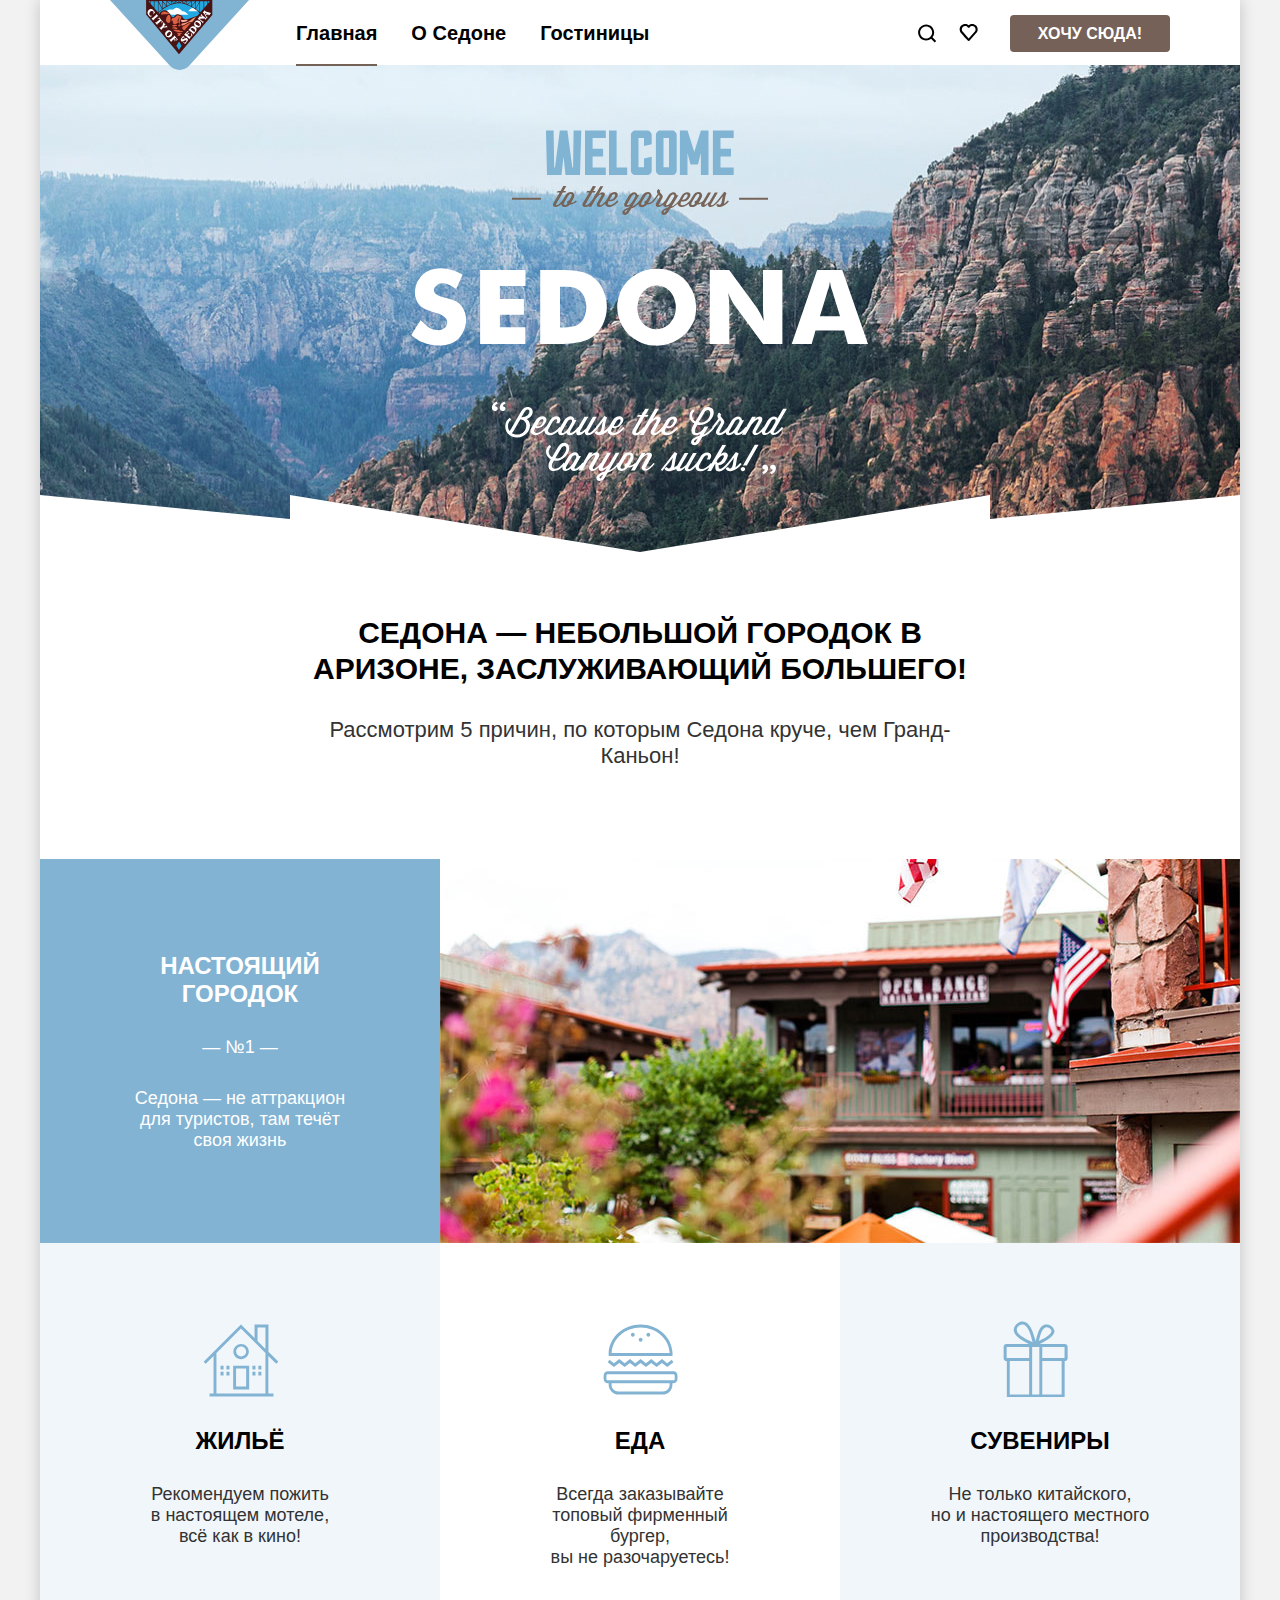
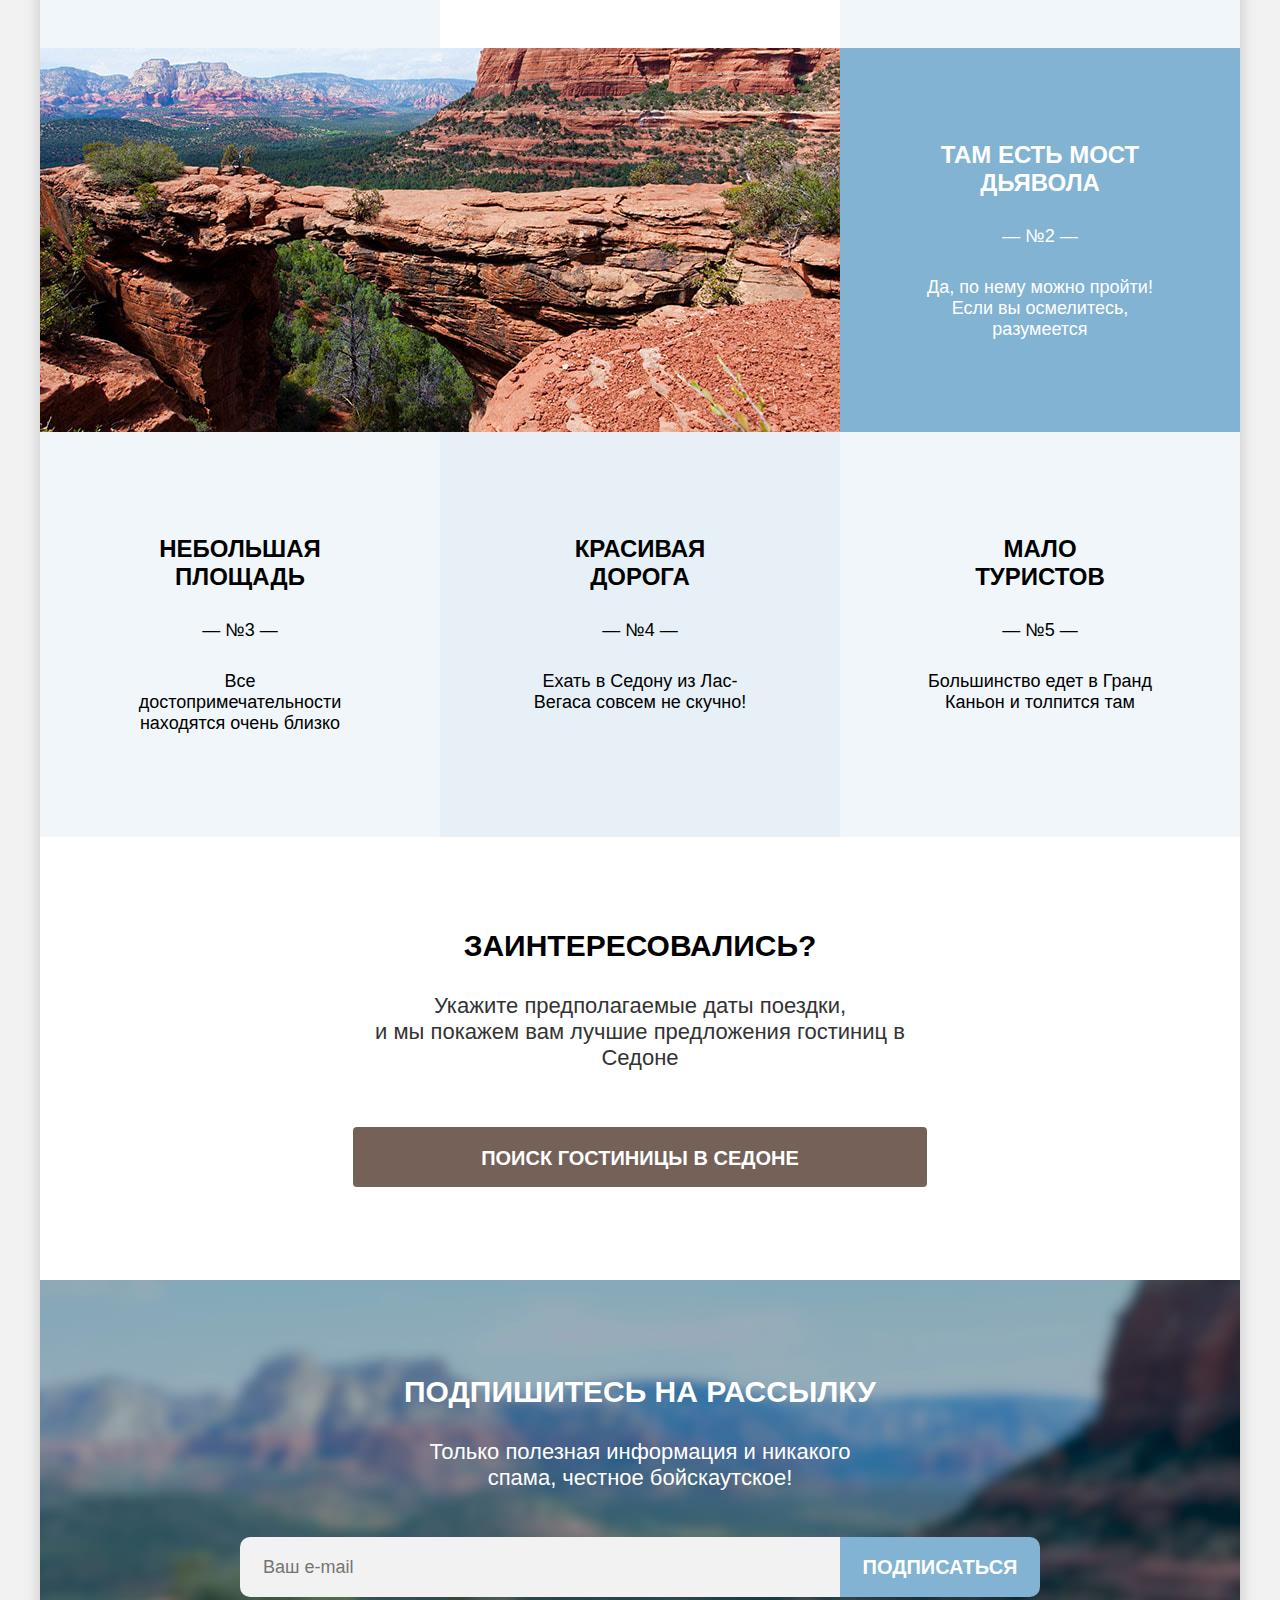
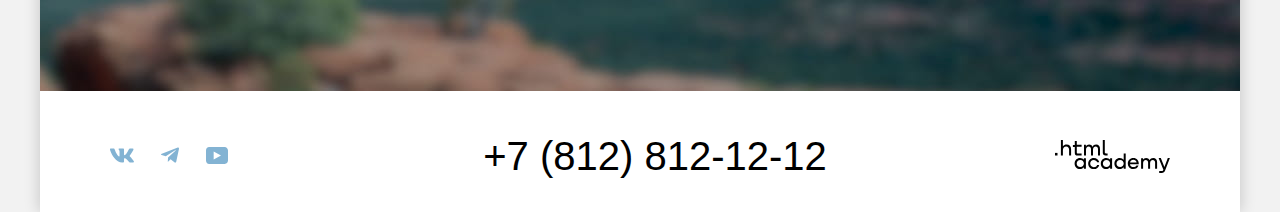
==== index.html @ b2af7276 "Страница каталога." ====
<!DOCTYPE html>
<html lang="ru">
<head>
  <meta charset="utf-8">
  <title>HTML Academy: Седона</title>
  <link rel="stylesheet" href="styles/styles.css">
  <link rel="icon" type="image/x-icon" href="images/icons/favicon.svg">
</head>
<body>
<div class="wrapper">
  <h1 class="visually-hidden">Добро пожаловать в Седону!</h1>
  <header class="page-header">
    <a class="page-header-logo"><img src="images/logo/city-of-sedona-logo.svg" width="139" height="70" alt="Логотип Седона"></a>
    <nav class="navigation">
      <h2 class="visually-hidden">Навигация по сайту</h2>
      <ul class="navigation-list">
        <li class="navigation-list-item item-current"><a class="navigation-list-link" href="#">Главная</a></li>
        <li class="navigation-list-item"><a class="navigation-list-link" href="#">О Седоне</a></li>
        <li class="navigation-list-item"><a class="navigation-list-link" href="catalog.html">Гостиницы</a></li>
      </ul>
      <ul class="navigation-user">
        <li class="navigation-user-item">
          <a class="navigation-user-link" href="#">
            <span class="visually-hidden">Поиск</span>
            <svg class="navigation-icon" width="19" height="19" viewBox="0 0 19 19" fill="currentColor" xmlns="http://www.w3.org/2000/svg">
              <path d="M18.1585 17.05L14.448 13.35C15.4508 12.05 16.1528 10.35 16.1528 8.44995C16.1528 4.04995 12.5426 0.449951 8.13013 0.449951C3.71764 0.449951 0.107422 4.14995 0.107422 8.54995C0.107422 12.95 3.71764 16.55 8.13013 16.55C9.93524 16.55 11.6401 15.95 13.044 14.85L16.7545 18.55L18.1585 17.05ZM8.13013 14.55C4.82076 14.55 2.1131 11.85 2.1131 8.54995C2.1131 5.24995 4.82076 2.54995 8.13013 2.54995C11.4395 2.54995 14.1472 5.24995 14.1472 8.54995C14.1472 11.85 11.4395 14.55 8.13013 14.55Z"/>
            </svg>
          </a>
        </li>
        <li class="navigation-user-item">
          <a class="navigation-user-link" href="#">
            <span class="visually-hidden">Избранное</span>
            <svg class="navigation-icon" width="19" height="17" viewBox="0 0 19 17" fill="currentColor" xmlns="http://www.w3.org/2000/svg">
              <path d="M9.57663 17C9.27578 17 8.97493 16.9 8.77436 16.6C3.35903 10.5 2.05534 9.1 1.75449 8.7C1.0525 7.8 0.651367 6.6 0.651367 5.4C0.651367 2.4 3.05818 0 6.16698 0C7.47067 0 8.67407 0.5 9.67691 1.3C10.6797 0.5 11.9834 0 13.1868 0C16.1954 0 18.7025 2.4 18.7025 5.4C18.7025 6.7 18.201 7.9 17.3988 8.8L10.3789 16.7C10.1783 16.9 9.97776 17 9.57663 17ZM3.5596 7.5C3.86045 7.9 7.06953 11.5 9.67691 14.4L15.8945 7.4C16.3959 6.9 16.5965 6.2 16.5965 5.4C16.5965 3.6 15.0922 2.1 13.2871 2.1C12.2843 2.1 11.2815 2.6 10.5795 3.4C10.2786 3.7 9.97776 3.8 9.67691 3.8C9.37606 3.8 9.07521 3.6 8.87464 3.4C8.17265 2.6 7.16982 2.1 6.16698 2.1C4.36187 2.1 2.85761 3.6 2.85761 5.4C2.75733 6.3 3.15846 7 3.5596 7.5C3.45931 7.5 3.45931 7.5 3.5596 7.5Z"/>
            </svg>
          </a>
        </li>
        <li class="navigation-user-item">
          <a href="#" class="button navigation-button">Хочу сюда!</a>
        </li>
      </ul>
    </nav>
  </header>
  <main class="main-container main-index">
    <div class="intro">
      <img class="intro-banner-text" src="images/backgrounds/welcome-text.svg" width="458" height="352" alt="Welcome to the gorgeous Sedona">
    </div>
    <section class="advantages">
      <h2 class="visually-hidden">Наши преимущества</h2>
      <div class="advantages-section-header">
        <h3 class="advantages-section-title">Седона — небольшой городок в Аризоне, заслуживающий большего!</h3>
        <p class="advantages-section-subtitle">Рассмотрим 5 причин, по которым Седона круче, чем Гранд-Каньон!</p>
      </div>
      <ol class="advantages-list">
        <li class="advantages-item first">
          <div class="advantages-tile">
            <h3 class="advantages-title">Настоящий городок</h3>
            <p class="advantages-description">Седона — не аттракцион для туристов, там течёт своя жизнь</p>
          </div>
          <img class="advantages-image" src="images/photos/photo-01.jpg" width="800" height="384">
          <ul class="advantages-features">
            <li class="advantages-feature home">
              <h3 class="advantages-feature-title">Жильё</h3>
              <p class="advantages-feature-description">Рекомендуем пожить<br>в настоящем мотеле,<br>всё как в кино!</p>
            </li>
            <li class="advantages-feature food">
              <h3 class="advantages-feature-title">Еда</h3>
              <p class="advantages-feature-description">Всегда заказывайте<br>топовый фирменный бургер,<br>вы не разочаруетесь!</p>
            </li>
            <li class="advantages-feature souvenirs">
              <h3 class="advantages-feature-title">Сувениры</h3>
              <p class="advantages-feature-description">Не только китайского,<br>но и настоящего местного производства!</p>
            </li>
          </ul>
        </li>
        <li class="advantages-item second">
          <img class="advantages-image" src="images/photos/photo-02.jpg" width="800" height="384">
          <div class="advantages-tile">
            <h3 class="advantages-title">Там есть мост дьявола</h3>
            <p class="advantages-description">Да, по нему можно пройти! Если вы осмелитесь, разумеется</p>
          </div>
        </li>
        <li class="advantages-item">
          <h3 class="advantages-title">Небольшая площадь</h3>
          <p class="advantages-description">Все достопримечательности находятся очень близко</p>
        </li>
        <li class="advantages-item">
          <h3 class="advantages-title">Красивая дорога</h3>
          <p class="advantages-description">Ехать в Седону из Лас-Вегаса совсем не скучно!</p>
        </li>
        <li class="advantages-item">
          <h3 class="advantages-title">Мало туристов</h3>
          <p class="advantages-description">Большинство едет в Гранд Каньон и толпится там</p>
        </li>
      </ol>
    </section>
    <section class="search-hotels">
      <h2 class="visually-hidden">Поиск отеля</h2>
      <p class="search-title">Заинтересовались?</p>
      <p class="search-description">Укажите предполагаемые даты поездки,<br> и мы покажем вам лучшие предложения гостиниц в Седоне</p>
      <button class="button search-hotels-button" type="button">ПОИСК ГОСТИНИЦЫ В СЕДОНЕ</button>
    </section>
    <section class="subscription">
      <h2 class="visually-hidden">Форма подписки на рассылку</h2>
      <p class="subscription-title">Подпишитесь на рассылку</p>
      <p class="subscription-description">Только полезная информация и никакого спама, честное бойскаутское!</p>
      <form action="https://echo.htmlacademy.ru" class="subscription-form" method="post">
        <input class="subscription-form-input" type="email" name="subscription-form-email" placeholder="Ваш e-mail">
        <button class="button subscription-form-button" type="submit">ПОДПИСАТЬСЯ</button>
      </form>
    </section>
  </main>
  <footer class="page-footer">
    <section class="footer-social">
      <h2 class="visually-hidden">Давайте дружить</h2>
      <ul class="footer-social-list">
        <li class="footer-social-item">
          <a class="button-socials" href="https://vk.com/htmlacademy">
            <span class="visually-hidden">ВКонтакте</span>
            <svg width="24" height="15" viewBox="0 0 24 15" fill="currentColor" xmlns="http://www.w3.org/2000/svg">
              <path fill-rule="evenodd" clip-rule="evenodd" d="M23.45 1.448C23.616 0.902 23.45 0.5 22.655 0.5H20.03C19.362 0.5 19.054 0.847 18.887 1.23C18.887 1.23 17.552 4.426 15.661 6.502C15.049 7.104 14.771 7.295 14.437 7.295C14.27 7.295 14.019 7.104 14.019 6.557V1.448C14.019 0.792 13.835 0.5 13.279 0.5H9.151C8.734 0.5 8.483 0.804 8.483 1.093C8.483 1.714 9.429 1.858 9.526 3.606V7.404C9.526 8.237 9.373 8.388 9.039 8.388C8.149 8.388 5.984 5.177 4.699 1.503C4.45 0.788 4.198 0.5 3.527 0.5H0.9C0.15 0.5 0 0.847 0 1.23C0 1.912 0.89 5.3 4.145 9.781C6.315 12.841 9.37 14.5 12.153 14.5C13.822 14.5 14.028 14.132 14.028 13.497V11.184C14.028 10.447 14.186 10.3 14.715 10.3C15.105 10.3 15.772 10.492 17.33 11.967C19.11 13.716 19.403 14.5 20.405 14.5H23.03C23.78 14.5 24.156 14.132 23.94 13.404C23.702 12.68 22.852 11.629 21.725 10.382C21.113 9.672 20.195 8.907 19.916 8.524C19.527 8.033 19.638 7.814 19.916 7.377C19.916 7.377 23.116 2.951 23.449 1.448H23.45Z"/>
            </svg>
          </a>
        </li>
        <li class="footer-social-item">
          <a class="button-socials" href="https://t.me/htmlacademy">
            <span class="visually-hidden">Телеграм</span>
            <svg width="18" height="16" viewBox="0 0 18 16" fill="currentColor" xmlns="http://www.w3.org/2000/svg">
              <path d="M16.7855 0.59926L0.840977 6.74776C-0.247172 7.18481 -0.240877 7.79184 0.641333 8.06253L4.73493 9.33953L14.2063 3.3637C14.6542 3.09121 15.0634 3.2378 14.727 3.53636L7.05332 10.4619H7.05152L7.05332 10.4628L6.77094 14.6823C7.18462 14.6823 7.36718 14.4925 7.5992 14.2686L9.58754 12.3351L13.7234 15.39C14.486 15.81 15.0337 15.5941 15.2234 14.6841L17.9384 1.88885C18.2163 0.774623 17.513 0.270117 16.7855 0.59926Z"/>
            </svg>
          </a>
        </li>
        <li class="footer-social-item">
          <a class="button-socials" href="https://www.youtube.com/user/htmlacademyru">
            <span class="visually-hidden">YouTube</span>
            <svg width="22" height="17" viewBox="0 0 22 17" fill="currentColor" xmlns="http://www.w3.org/2000/svg">
              <path d="M18.607 0H3.17413C1.31343 0 0 1.59375 0 3.4V13.4937C0 15.4062 1.31343 17 3.17413 17H18.8259C20.4677 17 22 15.4062 22 13.6V3.4C21.7811 1.59375 20.4677 0 18.607 0ZM7.66169 12.5375V4.4625L14.995 8.5L7.66169 12.5375Z"/>
            </svg>
          </a>
        </li>
      </ul>
    </section>
    <section class="footer-contacts">
      <h2 class="visually-hidden">Контакты</h2>
      <a class="footer-contacts-phone" href="tel:+7(812)8121212">+7 (812) 812-12-12</a>
    </section>
    <p class="footer-logo">
      <a class="htmlacademy-link" href="https://htmlacademy.ru/">
        <span class="visually-hidden">Сделано в .html academy</span>
        <svg width="115" height="33" viewBox="0 0 115 33" fill="currentColor" xmlns="http://www.w3.org/2000/svg">
          <path d="M0 12.9V15.5H2.5V12.9H0Z" fill="currentColor"/>
          <path d="M11.6 4.5C10 4.5 8.8 5.2 8 6.2H7.9V0H5.9V15.5H7.9V10.2C7.9 8.1 9.2 6.6 11.2 6.6C13 6.6 14.1 8 14.1 9.8V15.5H16.1V9.4C16.2 6.4 14.3 4.5 11.6 4.5Z" fill="currentColor"/>
          <path d="M26.6 4.8H21.8V1.1H19.8V4.9H17.9V6.9H19.8V12.9C19.8 14.6 20.8 15.6 22.5 15.6H26.6V13.6H22.9C22.2 13.6 21.8 13.2 21.8 12.5V6.8H26.6V4.8Z" fill="currentColor"/>
          <path d="M41.1 4.6C39.5 4.6 38.2 5.4 37.6 6.7H37.5C36.9 5.5 35.7 4.6 34.1 4.6C32.7 4.6 31.6 5.4 31 6.4H30.9V4.8H29V15.4H31V10C31 8 32 6.5 33.6 6.5C35.1 6.5 36 7.5 36 9.1V15.4H38V9.8C38 7.4 39.4 6.5 40.6 6.5C42.1 6.5 43 7.5 43 9.1V15.4H45V8.9C45.1 6.4 43.6 4.6 41.1 4.6Z" fill="currentColor"/>
          <path d="M47.8 12.7C47.8 14.4 48.8 15.4 50.6 15.4H52.6V13.4H50.9C50.2 13.4 49.8 13 49.8 12.3V0H47.8V12.7Z" fill="currentColor"/>
          <path d="M28.9 19.7C28 18.6 26.7 17.9 25 17.9C21.9 17.9 19.6 20.2 19.6 23.5C19.6 26.8 21.9 29.1 25 29.1C26.8 29.1 28 28.3 28.8 27.2H28.9V28.8H30.9V18.2H28.9V19.7ZM25.3 27.1C23.1 27.1 21.7 25.5 21.7 23.5C21.7 21.5 23.1 19.9 25.3 19.9C27.5 19.9 28.9 21.5 28.9 23.5C28.9 25.4 27.5 27.1 25.3 27.1Z" fill="currentColor"/>
          <path d="M44.2 22C43.7 19.6 41.6 17.9 38.8 17.9C35.4 17.9 33.2 20.4 33.2 23.5C33.2 26.6 35.4 29.1 38.8 29.1C41.6 29.1 43.7 27.3 44.2 24.9H42.1C41.7 26.2 40.4 27.2 38.8 27.2C36.6 27.2 35.2 25.6 35.2 23.6C35.2 21.6 36.6 20 38.8 20C40.4 20 41.6 21 42.1 22.2H44.2V22Z" fill="currentColor"/>
          <path d="M55.1 19.7C54.2 18.6 52.9 17.9 51.2 17.9C48.1 17.9 45.8 20.2 45.8 23.5C45.8 26.8 48.1 29.1 51.2 29.1C53 29.1 54.2 28.3 55 27.2H55.1V28.8H57.1V18.2H55.1V19.7ZM51.5 27.1C49.3 27.1 47.9 25.5 47.9 23.5C47.9 21.5 49.3 19.9 51.5 19.9C53.7 19.9 55.1 21.5 55.1 23.5C55.1 25.4 53.6 27.1 51.5 27.1Z" fill="currentColor"/>
          <path d="M68.7 19.8C67.8 18.7 66.5 17.9 64.8 17.9C61.7 17.9 59.4 20.2 59.4 23.5C59.4 26.8 61.6 29.1 64.8 29.1C66.5 29.1 67.8 28.3 68.6 27.3H68.7V28.8H70.7V13.4H68.7V19.8ZM65.1 27.1C62.9 27.1 61.5 25.5 61.5 23.5C61.5 21.5 62.9 19.9 65.1 19.9C67.3 19.9 68.7 21.5 68.7 23.5C68.6 25.5 67.2 27.1 65.1 27.1Z" fill="currentColor"/>
          <path d="M78.3 17.9C75 17.9 72.8 20.4 72.8 23.5C72.8 26.5 74.9 29.1 78.3 29.1C80.8 29.1 82.8 27.8 83.5 25.5H81.4C80.9 26.5 79.8 27.1 78.4 27.1C76.5 27.1 75.1 25.8 75 24.2H83.8C84 20.6 81.8 17.9 78.3 17.9ZM78.3 19.8C80 19.8 81.3 20.8 81.6 22.4H75.1C75.4 20.9 76.6 19.8 78.3 19.8Z" fill="currentColor"/>
          <path d="M98.2 17.9C96.6 17.9 95.3 18.7 94.6 19.9H94.5C93.9 18.7 92.7 17.9 91.1 17.9C89.7 17.9 88.6 18.6 88 19.7V18.2H86.1V28.8H88.1V23.4C88.1 21.4 89.1 20 90.7 19.9C92.2 19.9 93.1 20.9 93.1 22.5V28.8H95.1V23.2C95.1 20.8 96.5 19.9 97.7 19.9C99.2 19.9 100.1 20.9 100.1 22.5V28.8H102.1V22.3C102.2 19.7 100.7 17.9 98.2 17.9Z" fill="currentColor"/>
          <path d="M109.4 27L105.8 18.1H103.6L108.4 29.7C108.1 30.6 107.7 30.9 106.7 30.9H104.2V32.9H106.7C108.5 32.9 109.5 32.1 110.2 30.3L114.9 18.1H112.8L109.4 27Z" fill="currentColor"/>
        </svg>
      </a>
    </p>
  </footer>
</div>
</body>
</html>
---- styles/styles.css ----
@charset "UTF-8";

@font-face {
  font-family: "PT Sans";
  font-style: normal;
  font-weight: 400;
  src: url("../fonts/ptsans-400.woff2") format("woff2");
  font-display: swap;
}

@font-face {
  font-family: "PT Sans";
  font-style: normal;
  font-weight: 700;
  src: url("../fonts/ptsans-700.woff2") format("woff2");
  font-display: swap;
}

.visually-hidden {
  position: absolute;
  width: 1px;
  height: 1px;
  margin: -1px;
  border: 0;
  padding: 0;
  white-space: nowrap;
  clip-path: inset(100%);
  clip: rect(0 0 0 0);
  overflow: hidden;
}

ul, li {
  margin: 0;
  padding: 0;
}

li {
  list-style: none;
}

h1, h2, h3, h4, h5, h6 {
  padding: 0;
  margin: 0;
}

p {
  padding: 0;
  margin: 0;
}

html {
  height: 100%;
}

body {
  margin: 0;
  padding: 0;
  height: 100%;
  font-family: "PT Sans", sans-serif;
  font-size: 18px;
  line-height: 21px;
  font-weight: 400;
  background-color: #F2F2F2;
  color: #000000;
}

.wrapper {
  display: flex;
  flex-direction: column;
  max-width: 1200px;
  width: 1200px;
  margin: 0 auto;
  min-height: 100%;
  background-color: #FFFFFF;
  box-shadow: 0px 0px 15px rgba(0, 0, 0, 0.2);
}

.main-container {
  flex-grow: 1;
}

/* Site Buttons */
.button,
.button:visited {
  font-family: inherit;
  font-size: 16px;
  line-height: 20px;
  font-weight: 700;
  text-transform: uppercase;
  text-decoration: none;
  display: inline-block;
  text-align: center;
  box-sizing: border-box;
  width: 140px;
  height: 37px;
  border-radius: 4px;
  padding: 9px 0 8px 0;
  color: #FFFFFF;
  cursor: pointer;
}

.navigation-button {
  background-color: #756157;
  width: 160px;
}
.hotel-card-button-details {
  background-color: #756157;
}
.hotel-card-button-to-favorites {
  background-color: #82B3D3;
}
.hotel-card-button-in-favorites {
  background-color: #7DB54F;
}
.apply-filters-button {
  background-color: #82B3D3;
  border: none;
  height: 48px;
  padding: 14px 15px;
  margin-bottom: 6px;
}
.clear-filters-button {
  background-color: transparent;
  border: none;
  height: 48px;
  padding: 14px 15px;
  font-weight: 400;
  font-size: 16px;
  line-height: 20px;
  font-style: normal;
}
.search-hotels-button {
  border: none;
  height: 60px;
  width: 574px;
  background-color: #756157;
  font-weight: 700;
  font-size: 20px;
  line-height: 36px;
}

/* Page Header */
.page-header {
  display: flex;
  box-sizing: border-box;
  width: 100%;
  padding: 0 70px;
}
.page-header-logo {
  height: 66px;
  width: 139px;
  max-width: 139px;
  z-index: 100;
}
/* Main Site Navigation */
.navigation {
  display: flex;
  flex-grow: 1;
  margin: 0 0 0 47px;
}
.navigation-list {
  display: flex;
  flex-wrap: wrap;
  box-sizing: border-box;
  align-items: flex-start;
  padding: 0;
  margin: 0;
  z-index: 100;
}
.navigation-list-item {
  margin-right: 34px;
  padding-top: 20px;
  padding-bottom: 18px;
}
.navigation-list-item.item-current {
  border-bottom: 2px solid #756257;
}
.navigation-list-link {
  font-size: 20px;
  line-height: 26px;
  font-weight: 700;
  color: #000000;
  text-transform: capitalize;
  text-decoration: none;
}

.navigation-user {
  display: flex;
  margin: 0 0 0 auto;
  padding: 0;
}
.navigation-user-item {
  align-self: center;
}
.navigation-user-link {
  display: block;
  color: #000000;
  width: 19px;
  height: 19px;
  text-align: center;
  margin-left: 22px;
}
.navigation-button {
  margin-left: 32px;
}

/* Main Page Content Elements */
/*                            */
.main-index {
  margin-top: -1px;
}
.intro {
  background-image: url("../images/backgrounds/background-triangle-index.svg"), url("../images/backgrounds/background-index.jpg");
  text-align: center;
  padding-top: 65px;
  background-position-x: 50%;
  background-position-y: 100%;
  background-repeat: no-repeat;
  background-size: auto, 1200px 487px;
  box-sizing: border-box;
  min-height: 487px
}

/* Advantages List */
.advantages {
  text-align: center;
}
.advantages-section-header {
  box-sizing: border-box;
  padding: 63px 250px 90px 250px;
}
.advantages-section-title {
  font-size: 30px;
  line-height: 36px;
  font-weight: 700;
  text-align: center;
  text-transform: uppercase;
  margin-bottom: 30px;
}
.advantages-section-subtitle {
  font-weight: 400;
  font-size: 22px;
  line-height: 26px;
  color: #333333;
  text-align: center;
}

.advantages-list {
  margin: 0;
  padding: 0;
  display: flex;
  flex-flow: row wrap;
}
.advantages-list .advantages-item {
  counter-increment: advantage_counter;
  flex-basis: 400px;
  padding-bottom: 103px;
  background-color: rgba(131, 179, 211, 0.2);
}
.advantages-list .advantages-item:nth-child(2n+1) {
  background-color: rgba(131, 179, 211, 0.12);
}
.advantages-list .advantages-item.first {
  flex-basis: 100%;
  display: flex;
  flex-flow: row wrap;
  padding-bottom: 0;
}
.advantages-list .advantages-item.second {
  flex-basis: 100%;
  display: flex;
  padding-bottom: 0;
}

.advantages-tile {
  width: 400px;
  padding: 90px 0 56px 0;
  box-sizing: border-box;
  background: #82B3D3;
  color: #ffffff;
}
.advantages-tile .advantages-title {
  margin-top: 3px;
  margin-bottom: 29px;
  padding-right: 85px;
  padding-left: 85px;
}
.advantages-title {
  font-size: 24px;
  line-height: 28px;
  font-weight: 700;
  text-transform: uppercase;
  padding-right: 110px;
  padding-left: 110px;
  margin-top: 103px;
  margin-bottom: 29px;
}

.advantages-description {
  padding-left: 85px;
  padding-right: 85px;
}
.advantages-description::before {
  content: "— №" counter(advantage_counter) " —";
  display: block;
  padding-bottom: 30px;
}
/* Advantages Features List */
.advantages-features {
  flex-basis: 100%;
  display: flex;
  margin: 0;
  padding: 0;
  counter-reset: advantage_counter;
  background-color: #FFFFFF;
}
.advantages-features .advantages-feature {
  position: relative;
  width: 400px;
  box-sizing: border-box;
  padding: 80px 80px 80px;
  background-color: #FFFFFF;
}
.advantages-features .advantages-feature:nth-child(2n+1) {
  background-color: rgba(131, 179, 211, 0.12);
}

.advantages-feature-title {
  font-size: 24px;
  line-height: 28px;
  font-weight: 700;
  text-transform: uppercase;
  margin: 104px 0 29px 0;
  padding: 0;
}
.advantages-feature-title::before {
  position: absolute;
  left: 163px;
  content: '';
  width: 75px;
  height: 76px;
  background-repeat: no-repeat;
}
.advantages-feature.home,
.advantages-feature.souvenirs {
  background-color: #FFFFFF;
}
.advantages-feature.home .advantages-feature-title::before {
  background-image: url("../images/icons/advantages/icon-home.svg");
  top: 81px;
}
.advantages-feature.food .advantages-feature-title::before {
  top: 81px;
  background-image: url("../images/icons/advantages/icon-food.svg");
}
.advantages-feature.souvenirs .advantages-feature-title::before {
  top: 78px;
  background-image: url("../images/icons/advantages/icon-souvenirs.svg");
}

.advantages-feature-description {
  color: #333333;
}

/* Hotels Search */
.search-hotels {
  text-align: center;
  box-sizing: border-box;
  padding: 91px 300px 93px 300px;
}
.search-title {
  font-size: 30px;
  line-height: 36px;
  font-weight: 700;
  text-transform: uppercase;
  margin: 0 0 29px 0;
}
.search-description {
  font-size: 22px;
  line-height: 26px;
  font-weight: 400;
  color: #333333;
  margin: 0 0 56px 0;
}

.subscription,
.subscription-inner {
  background-image: url("../images/backgrounds/background-subscribe.jpg");
  text-align: center;
  color: #FFFFFF;
  box-sizing: border-box;
  padding: 94px 200px 94px 200px;
}
.subscription-title {
  font-size: 30px;
  line-height: 36px;
  font-weight: 700;
  text-transform: uppercase;
  color: #FFFFFF;
  padding: 0 160px;
  margin: 0 0 29px 0;
}
.subscription-description {
  font-size: 22px;
  line-height: 26px;
  font-weight: 400;
  padding: 0 160px;
  margin: 0 0 46px 0;
}
.subscription-inner {
  background-image: none;
}
.subscription-inner .subscription-title {
  color: #000000;
}
.subscription-inner .subscription-description {
  color: #333333;
}
.subscription-form {
  display: flex;
}
.subscription-form-input {
  width: 600px;
  height: 60px;
  box-sizing: border-box;
  padding: 12px 10px 12px 23px;
  border: none;
  border-radius: 10px 0 0 10px;
  color: #000000;
  outline: none;
  background-color: #F2F2F2;
  font-family: inherit;
  font-size: 18px;
  font-weight: 400;
}
.subscription-form-button {
  height: 60px;
  width: 200px;
  box-sizing: border-box;
  padding: 12px 15px;
  background: #82B3D3;
  border: none;
  border-radius: 0px 10px 10px 0px;
  outline: none;
  font-family: inherit;
  font-size: 20px;
  font-weight: 700;
}

/* Page Footer */
.page-footer {
  display: flex;
  box-sizing: border-box;
  align-items: center;
  width: 100%;
  padding: 40px 70px 34px;
}
.footer-social {
  margin: 0;
  padding:0;

}
.footer-social-list {
  display: flex;
  flex-wrap: wrap;
  margin-top: 6px;
}
.footer-social-item {
  display: flex;
  flex-direction: column;
  justify-content: center;
  align-items: center;
  padding: 0;
  margin: 0 27px 0 0;
}

.footer-contacts {
  flex-grow: 1;
  text-align: center;
  margin: 3px 0 0 0;
}
.footer-contacts-phone {
  display: block;
  font-size: 40px;
  line-height: 40px;
  font-weight: 400;
  color: #000000;
  text-decoration: none;
}

.footer-logo {
  margin: 9px 0 0 0;
}
.button-socials {
  display: block;
  color: #83B3D3;
}
.button-socials:hover {
  color: #68A2CA;
}
.button-socials:active {
  color: rgba(104, 162, 202, 0.3);
}

.htmlacademy-link {
  display: block;
  color: #000000;
}
.htmlacademy-link:hover {
  color: #756157;
}
.htmlacademy-link:active {
  color: rgba(117, 97, 87, 0.3);
}

/* Hotels Page */

.inner-header {
  background-image: url("../images/backgrounds/background-catalog.jpg");
  background-repeat: no-repeat;
  box-sizing: border-box;
  color: #FFFFFF;
  height: 403px;
  padding: 35px 70px 0;
}
.inner-header-title {
  color: inherit;
  font-weight: 700;
  font-size: 60px;
  line-height: 78px;
  margin-bottom: 9px;
}

/* Breadcrumb */
.breadcrumbs {
  display: flex;
  align-items: center;
  margin-bottom:40px;
}
.breadcrumbs-item {
  padding-right: 10px;
}
.breadcrumbs-link {
  display: inline-block;
  color: #FFFFFF;
  font-weight: 400;
  font-size: 16px;
  line-height: 21px;
}
.breadcrumbs-item:first-child a::before {
  display: inline-block;
  content: '';
  background-image: url("../images/icons/icon-home-breadcrumb.svg");
  background-repeat: no-repeat;
  width: 13px;
  height: 13px;
  margin-bottom: -1px;
}
.breadcrumbs-item:not(:first-child) a::before {
  display: inline-block;
  content: '';
  background-image: url("../images/icons/icon-arrow.svg");
  background-repeat: no-repeat;
  background-position-y: 2px;
  width: 6px;
  height: 13px;
  margin-bottom: -1px;
  margin-right: 9px;
}

.breadcrumbs-link:hover {
  color: rgba(255, 255, 255, 0.6);
}
.breadcrumbs-link:active {
  color: rgba(255, 255, 255, 0.3);
}

/* Hotels Filters Section */
.hotels-filter {
  display: flex;
  border: 0 none;
}
.form-group-column {
  flex-grow: 1;
  display: flex;
}
.form-group-column.second {
  justify-content: flex-end;
}
.hotels-filter-group {
  display: inline;
  border: 0 none;
  padding: 0;
  margin: 0;
}
.hotels-filter-group:first-child {
  margin-right: 70px;
}
.buttons-group {
  display: flex;
  flex-direction: column;
  justify-content: flex-end;
  height: 162px;
}
.hotels-filter-title {
  font-weight: 700;
  font-size: 20px;
  line-height: 26px;
  text-transform: capitalize;
  margin-bottom: 30px;
}
.hotels-filter-item {
  margin-bottom: 15px;
}
.control-input {
  margin-right: 10px;
}
.range-input-container {
  display: flex;
  border: 2px solid #FFFFFF;
  border-radius: 4px;
  margin-top: 4px;
  margin-bottom: 20px;
}
.range-value-input {
  width: 109px;
  height: 44px;
  box-sizing: border-box;
  padding: 2px 10px 2px 18px;
  border: none;
  color: white;
  outline: none;
  background-color: transparent;
  font-family: inherit;
  font-size: 18px;
  font-weight: 400;
}
.range-value-text {
  padding: 2px 14px 2px 0;
  color: gray;
  line-height: 40px;
}
.range-value-text.border {
  border-right: 2px solid #FFFFFF;
}


/* Hotels Catalog */
.catalog-hotels-result-header {
  margin: 50px 71px 56px 72px;
  display: flex;
}
.catalog-hotels-title {
  flex-grow: 1;
  font-weight: 700;
  font-size: 30px;
  line-height: 36px;
  text-transform: uppercase;
}
.hotels-list {
  display: flex;
  flex-flow: wrap;
  margin-left: 73px;
  margin-right: 53px;
}

/* Hotel Card */

.hotel-card {
  box-sizing: border-box;
  width: 340px;
  padding: 20px;
  margin: 0 18px 30px 0;
}
.hotel-card-details {
  display: flex;
  flex-flow: wrap;
}
.hotel-card-type,
.hotel-card-price,
.button.hotel-card-button-details,
.button.hotel-card-button-to-favorites,
.button.hotel-card-button-in-favorites,
.hotel-card-ratings-stars,
.hotel-card-ratings-text {
  flex-grow: 1;
  align-self: center;
  display: block;
  width: 140px;
  margin-top: 16px;
}
.hotel-card-details > *:nth-child(2n+1) {
  margin-right: 20px;
}
.hotel-card-link {
  font-weight: 700;
  font-size: 24px;
  line-height: 28px;
  color: #000000;
  text-decoration: none;
}
.hotel-card-type,
.hotel-card-price {
  color: #333333;
}
.hotel-card-ratings-text {
  font-weight: 400;
  font-size: 16px;
  line-height: 20px;
  text-align: center;
  text-transform: uppercase;
  color: #333333;
  background: #F2F2F2;
  border-radius: 4px;
  padding: 9px 0 8px 0;
  box-sizing: border-box;
}
.hotel-card-ratings-stars {
  margin: 0;
}
.hotel-card-ratings-stars span {
  background-image: url("../images/icons/icon-star.svg");
  background-repeat: no-repeat;
  box-sizing: border-box;
  display: inline-block;
  width: 18px;
  height: 17px;
  margin-top: 3px;
}

/* Hotels Catalog Pagination */
.pagination-container {
  display: flex;
  margin-left: 73px;
  margin-right: 71px;
  margin-bottom: 25px;
  border-top: 1px solid #E6E6E6;
  padding-top: 30px;
}
.pagination {
  flex-grow: 1;
}
.pagination-item {
  background: #82B3D3;
  border-width: 1px;
  border-style: solid;
  border-color: #82B3D3;
  border-radius: 4px;
  display: inline-block;
  box-sizing: border-box;
  text-align: center;
  padding-top: 11px;
  width: 60px;
  height: 60px;
}
.pagination-link {
  display: block;
  font-weight: 700;
  font-size: 20px;
  line-height: 36px;
  align-items: center;
  text-align: center;
  text-transform: uppercase;
  text-decoration: none;
  color: #FFFFFF;

}
.pagination-item.current {
  background-color: #F2F2F2;
  border-color: #F2F2F2;
}
.pagination-item.current .pagination-link {
  color: #000000;
}
.pagination-select-control {
  height: 49px;
  width: 160px;
  font-size: 18px;
  font-weight: 400;
  padding: 14px 20px;
  margin-left: 51px;
  border: 2px solid #E5E5E5;
  border-radius: 4px;
  outline: none;
  color: #333333;
}
.pagination-settings {
  color: #333333;
}

.sorting-select-control {
  height: 49px;
  width: 290px;
  font-family: inherit;
  font-size: 18px;
  font-weight: 400;
  padding: 12px 15px 12px;
  border: 2px solid #E5E5E5;
  border-radius: 4px;
  outline: none;
  color: #333333;
  margin-right: 78px;
}

/* Hotels Sorting Buttons */
.button-view {
  display: flex;
  justify-content: center;
  align-items: center;
  box-sizing: border-box;
  padding: 14px 12px;
  margin-left: 8px;
  width: 48px;
  height: 48px;
  border: 2px solid #E5E5E5;
  border-radius: 4px;
}
.button-view:hover,
.button-view:active{
  border: 2px solid #000000;
}
.button-view:focus {
  border: 2px solid #68A2CA;
}
/*************************/
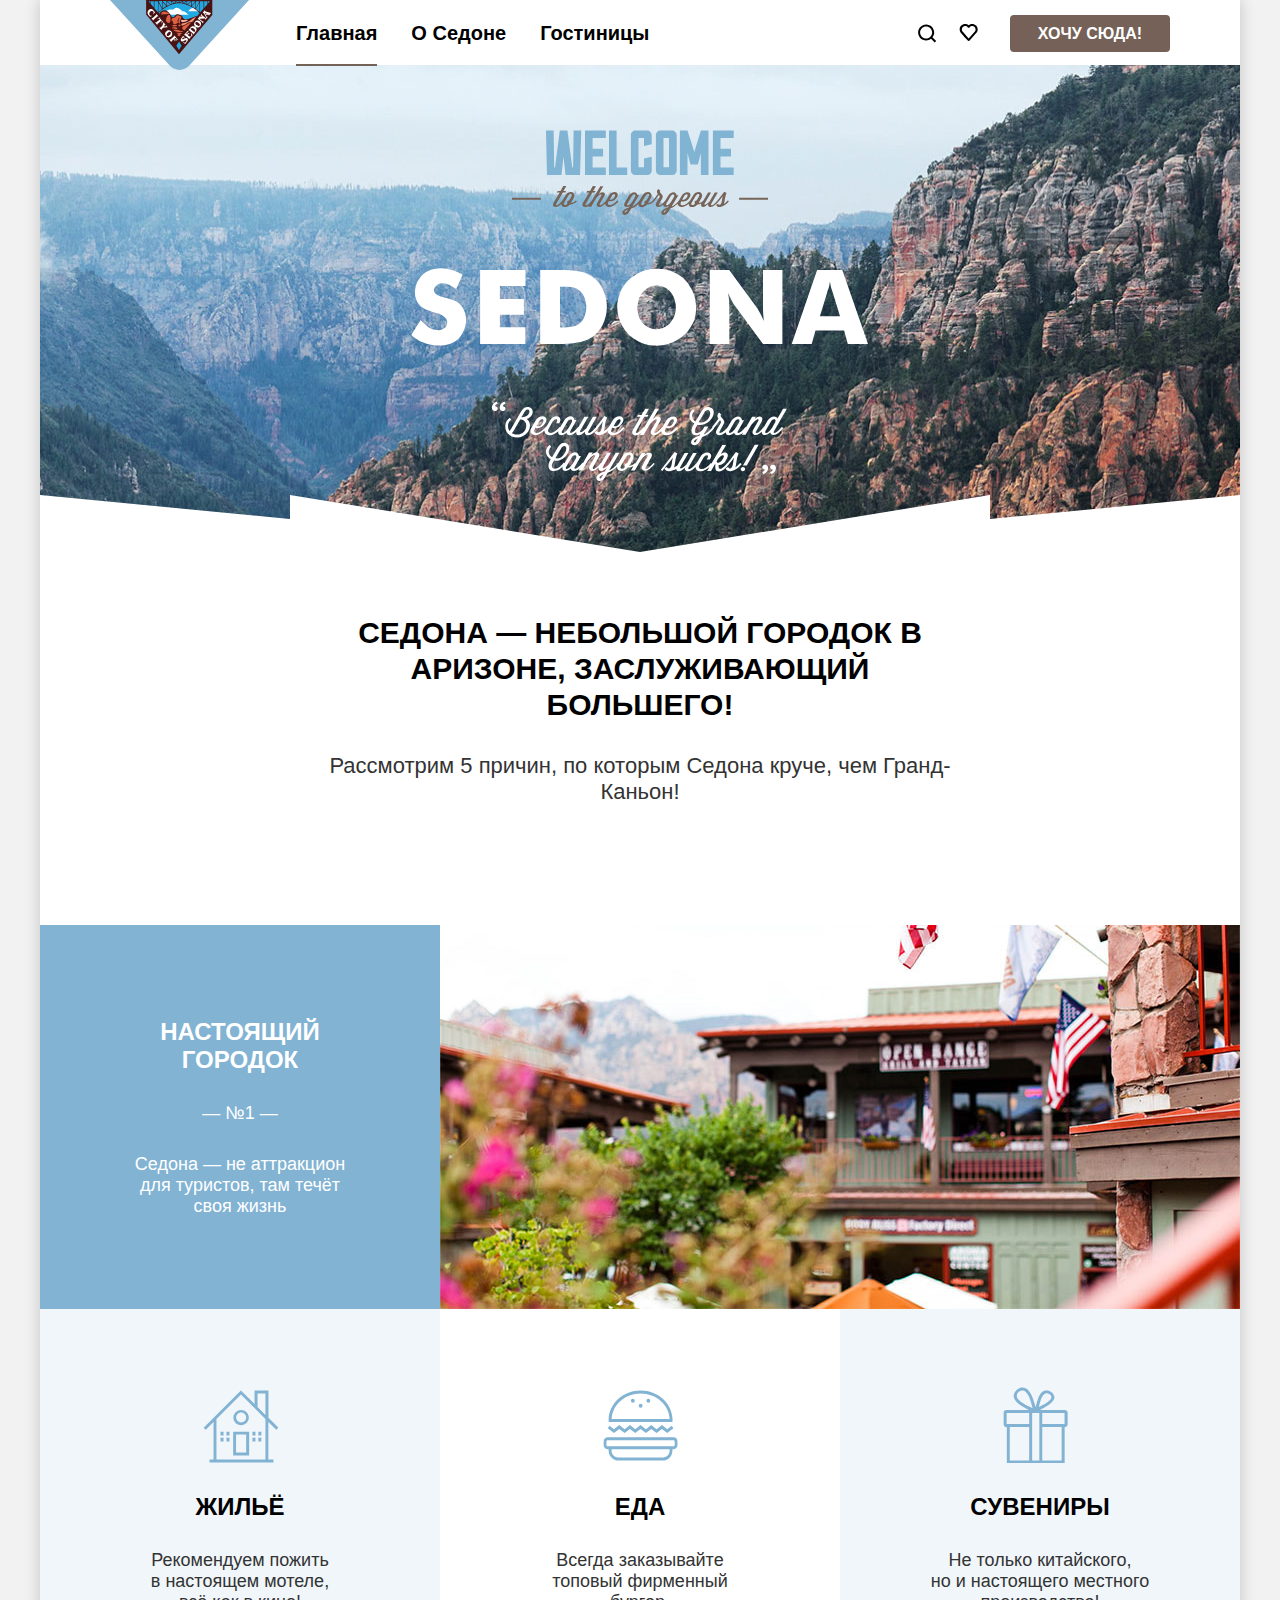
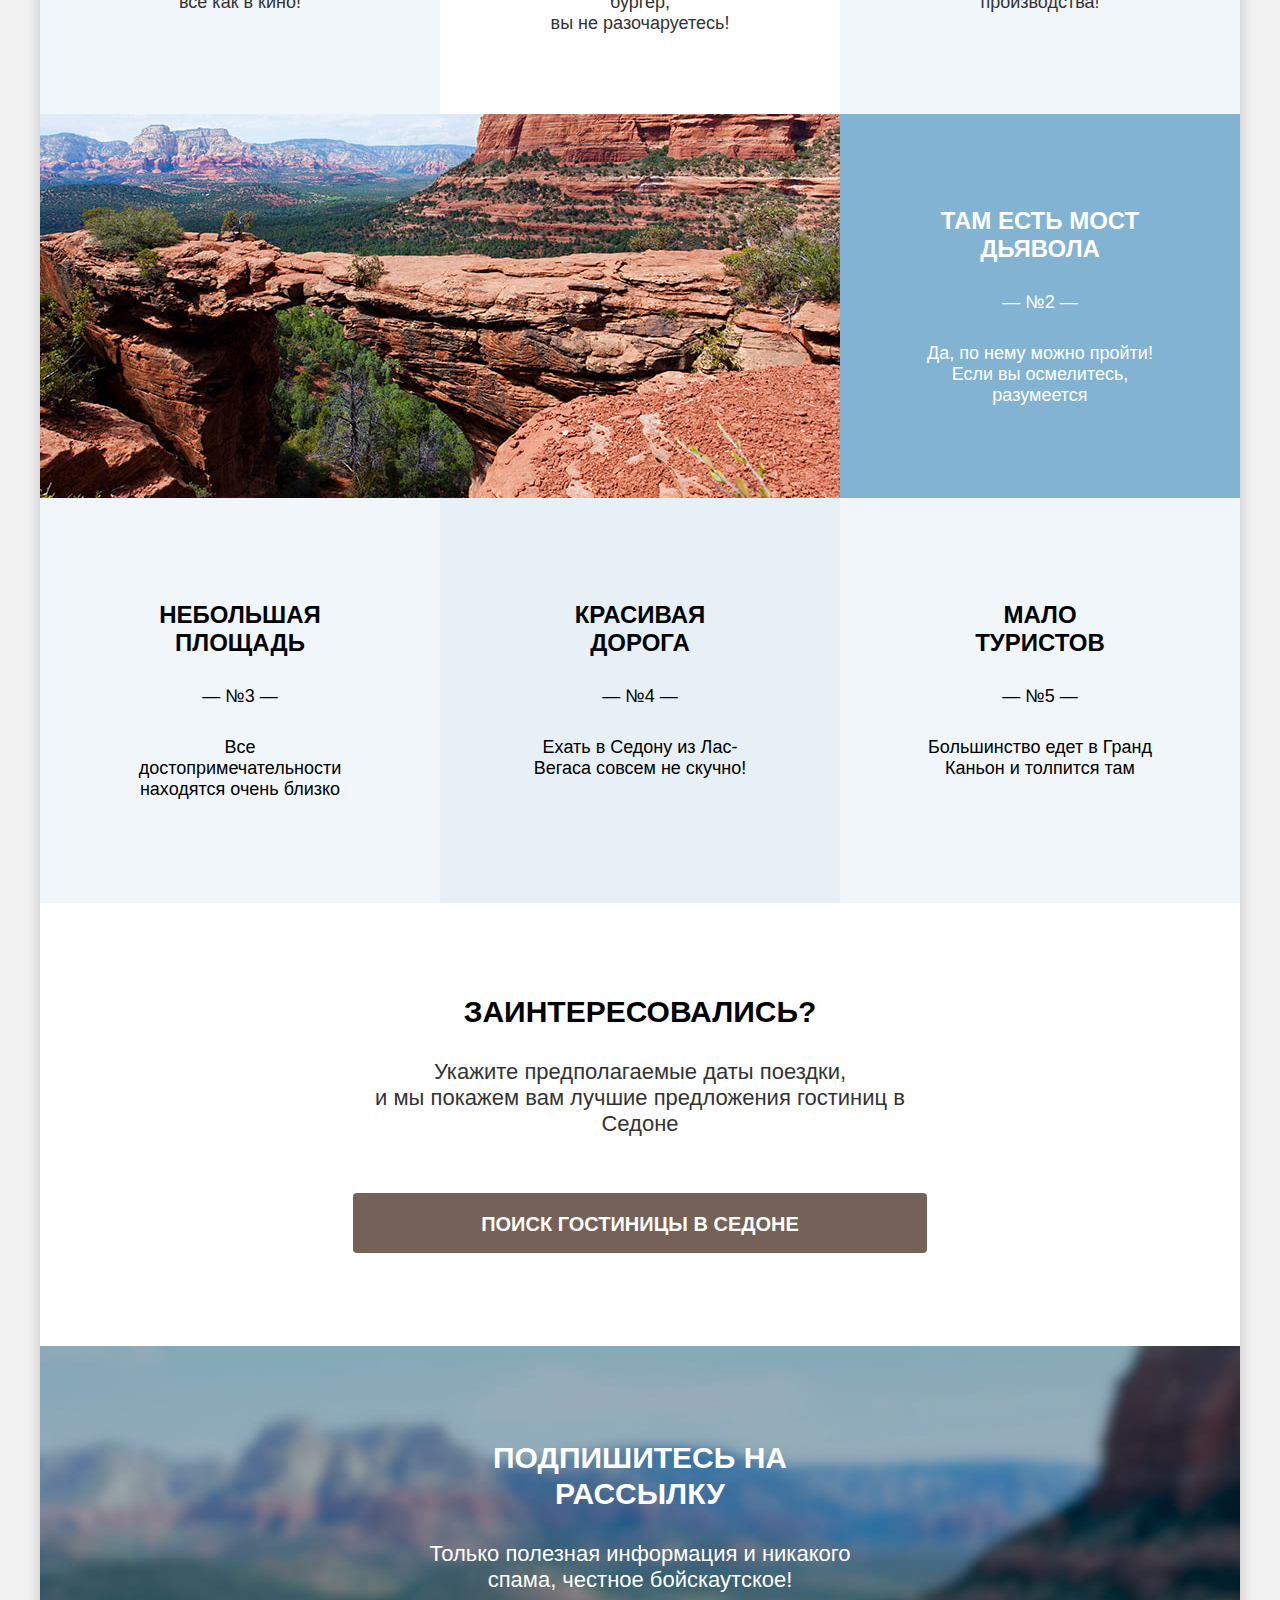
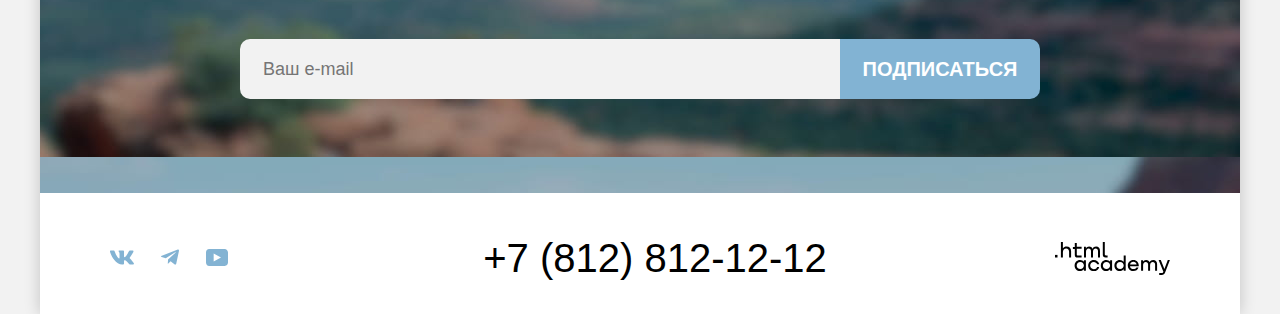
==== commit 5675b935: "Сделаны правки после проверки PR." ====
--- a/index.html
+++ b/index.html
@@ -52,7 +52,7 @@
         <p class="advantages-section-subtitle">Рассмотрим 5 причин, по которым Седона круче, чем Гранд-Каньон!</p>
       </div>
       <ol class="advantages-list">
-        <li class="advantages-item first">
+        <li class="advantages-item has-image">
           <div class="advantages-tile">
             <h3 class="advantages-title">Настоящий городок</h3>
             <p class="advantages-description">Седона — не аттракцион для туристов, там течёт своя жизнь</p>
@@ -73,7 +73,7 @@
             </li>
           </ul>
         </li>
-        <li class="advantages-item second">
+        <li class="advantages-item has-image">
           <img class="advantages-image" src="images/photos/photo-02.jpg" width="800" height="384">
           <div class="advantages-tile">
             <h3 class="advantages-title">Там есть мост дьявола</h3>
--- a/styles/styles.css
+++ b/styles/styles.css
@@ -29,6 +29,19 @@
   overflow: hidden;
 }
 
+fieldset {
+  padding: 0.35em 0.75em 0.625em;
+}
+
+legend {
+  box-sizing: border-box;
+  color: inherit;
+  display: table;
+  max-width: 100%;
+  padding: 0;
+  white-space: normal;
+}
+
 ul, li {
   margin: 0;
   padding: 0;
@@ -72,7 +85,7 @@
   margin: 0 auto;
   min-height: 100%;
   background-color: #FFFFFF;
-  box-shadow: 0px 0px 15px rgba(0, 0, 0, 0.2);
+  box-shadow: 0 0 15px rgba(0, 0, 0, 0.2);
 }
 
 .main-container {
@@ -117,17 +130,15 @@
   border: none;
   height: 48px;
   padding: 14px 15px;
-  margin-bottom: 6px;
 }
 .clear-filters-button {
   background-color: transparent;
   border: none;
-  height: 48px;
-  padding: 14px 15px;
-  font-weight: 400;
-  font-size: 16px;
-  line-height: 20px;
-  font-style: normal;
+  width: 140px;
+  height: auto;
+  font-weight: normal;
+  padding: 0;
+  margin: 20px 0 0 0;
 }
 .search-hotels-button {
   border: none;
@@ -191,17 +202,21 @@
 }
 .navigation-user-item {
   align-self: center;
-}
+  margin-right: 22px;
+}
+.navigation-user-item:last-child {
+  margin-right: 0;
+}
+
 .navigation-user-link {
   display: block;
   color: #000000;
   width: 19px;
   height: 19px;
   text-align: center;
-  margin-left: 22px;
 }
 .navigation-button {
-  margin-left: 32px;
+  margin-left: 10px;
 }
 
 /* Main Page Content Elements */
@@ -227,22 +242,25 @@
 }
 .advantages-section-header {
   box-sizing: border-box;
-  padding: 63px 250px 90px 250px;
+  padding: 63px 40px 90px;
 }
 .advantages-section-title {
+  width: 620px;
   font-size: 30px;
   line-height: 36px;
   font-weight: 700;
   text-align: center;
   text-transform: uppercase;
-  margin-bottom: 30px;
+  margin: 0 auto 30px;
 }
 .advantages-section-subtitle {
+  width: 655px;
   font-weight: 400;
   font-size: 22px;
   line-height: 26px;
   color: #333333;
   text-align: center;
+  margin: 0 auto 30px;
 }
 
 .advantages-list {
@@ -251,27 +269,31 @@
   display: flex;
   flex-flow: row wrap;
 }
-.advantages-list .advantages-item {
+.advantages-item {
   counter-increment: advantage_counter;
   flex-basis: 400px;
   padding-bottom: 103px;
   background-color: rgba(131, 179, 211, 0.2);
 }
-.advantages-list .advantages-item:nth-child(2n+1) {
+.advantages-item:nth-child(2n+1) {
   background-color: rgba(131, 179, 211, 0.12);
 }
-.advantages-list .advantages-item.first {
+.advantages-item.has-image {
   flex-basis: 100%;
   display: flex;
   flex-flow: row wrap;
   padding-bottom: 0;
 }
-.advantages-list .advantages-item.second {
-  flex-basis: 100%;
-  display: flex;
-  padding-bottom: 0;
-}
-
+.advantages-title {
+  font-size: 24px;
+  line-height: 28px;
+  font-weight: 700;
+  text-transform: uppercase;
+  padding-right: 110px;
+  padding-left: 110px;
+  margin-top: 103px;
+  margin-bottom: 29px;
+}
 .advantages-tile {
   width: 400px;
   padding: 90px 0 56px 0;
@@ -284,16 +306,6 @@
   margin-bottom: 29px;
   padding-right: 85px;
   padding-left: 85px;
-}
-.advantages-title {
-  font-size: 24px;
-  line-height: 28px;
-  font-weight: 700;
-  text-transform: uppercase;
-  padding-right: 110px;
-  padding-left: 110px;
-  margin-top: 103px;
-  margin-bottom: 29px;
 }
 
 .advantages-description {
@@ -383,29 +395,33 @@
   margin: 0 0 56px 0;
 }
 
+/* Subscription Form */
+
 .subscription,
 .subscription-inner {
   background-image: url("../images/backgrounds/background-subscribe.jpg");
   text-align: center;
   color: #FFFFFF;
   box-sizing: border-box;
-  padding: 94px 200px 94px 200px;
+  padding: 94px 40px 94px;
 }
 .subscription-title {
   font-size: 30px;
   line-height: 36px;
   font-weight: 700;
   text-transform: uppercase;
+  text-align: center;
   color: #FFFFFF;
-  padding: 0 160px;
-  margin: 0 0 29px 0;
+  width: 404px;
+  margin: 0 auto 29px;
 }
 .subscription-description {
   font-size: 22px;
   line-height: 26px;
   font-weight: 400;
-  padding: 0 160px;
-  margin: 0 0 46px 0;
+  text-align: center;
+  width: 475px;
+  margin: 0 auto 46px;
 }
 .subscription-inner {
   background-image: none;
@@ -418,6 +434,8 @@
 }
 .subscription-form {
   display: flex;
+  width: 800px;
+  margin: 0 auto;
 }
 .subscription-form-input {
   width: 600px;
@@ -440,7 +458,7 @@
   padding: 12px 15px;
   background: #82B3D3;
   border: none;
-  border-radius: 0px 10px 10px 0px;
+  border-radius: 0 10px 10px 0;
   outline: none;
   font-family: inherit;
   font-size: 20px;
@@ -515,13 +533,14 @@
 
 /* Hotels Page */
 
+
+
 .inner-header {
   background-image: url("../images/backgrounds/background-catalog.jpg");
   background-repeat: no-repeat;
   box-sizing: border-box;
   color: #FFFFFF;
-  height: 403px;
-  padding: 35px 70px 0;
+  padding: 35px 70px 70px;
 }
 .inner-header-title {
   color: inherit;
@@ -576,6 +595,7 @@
 }
 
 /* Hotels Filters Section */
+
 .hotels-filter {
   display: flex;
   border: 0 none;
@@ -588,29 +608,30 @@
   justify-content: flex-end;
 }
 .hotels-filter-group {
-  display: inline;
   border: 0 none;
   padding: 0;
-  margin: 0;
-}
-.hotels-filter-group:first-child {
-  margin-right: 70px;
-}
+  margin: 0 70px 0 0;
+}
+
 .buttons-group {
-  display: flex;
-  flex-direction: column;
-  justify-content: flex-end;
-  height: 162px;
+  padding: 60px 0 0 0;
+  margin: 0;
+}
+.buttons-group .button {
+  display: block;
 }
 .hotels-filter-title {
   font-weight: 700;
   font-size: 20px;
   line-height: 26px;
   text-transform: capitalize;
-  margin-bottom: 30px;
+  margin-bottom: 29px;
 }
 .hotels-filter-item {
   margin-bottom: 15px;
+}
+.hotels-filter-item:last-child {
+  margin-bottom: 0;
 }
 .control-input {
   margin-right: 10px;
@@ -644,11 +665,38 @@
   border-right: 2px solid #FFFFFF;
 }
 
+/* Select Controls */
+
+.select-control {
+  height: 49px;
+  font-family: inherit;
+  font-size: 18px;
+  font-weight: 400;
+  border: 2px solid #E5E5E5;
+  border-radius: 4px;
+  background-color: white;
+  outline: none;
+  color: #333333;
+  margin: 0;
+  padding: 0;
+}
+
+.sorting-select {
+  width: 290px;
+  padding: 12px 15px 12px;
+  margin-right: 70px;
+}
+.pagination-select {
+  width: 160px;
+  padding: 14px 20px;
+  margin-left: 47px;
+}
 
 /* Hotels Catalog */
+
 .catalog-hotels-result-header {
-  margin: 50px 71px 56px 72px;
-  display: flex;
+  display: flex;
+  padding: 50px 71px 56px 72px;
 }
 .catalog-hotels-title {
   flex-grow: 1;
@@ -660,8 +708,8 @@
 .hotels-list {
   display: flex;
   flex-flow: wrap;
-  margin-left: 73px;
-  margin-right: 53px;
+  padding-left: 73px;
+  padding-right: 53px;
 }
 
 /* Hotel Card */
@@ -729,37 +777,41 @@
 }
 
 /* Hotels Catalog Pagination */
+
 .pagination-container {
   display: flex;
-  margin-left: 73px;
-  margin-right: 71px;
-  margin-bottom: 25px;
+  padding-top: 30px;
+  margin: 0 71px 25px 73px;
   border-top: 1px solid #E6E6E6;
-  padding-top: 30px;
 }
 .pagination {
+  display: flex;
   flex-grow: 1;
 }
 .pagination-item {
+  display: flex;
+  box-sizing: border-box;
+  justify-content: center;
+  align-items: center;
+  min-width: 60px;
+  height: 60px;
+  padding: 0 5px;
+  margin-right: 8px;
   background: #82B3D3;
   border-width: 1px;
   border-style: solid;
   border-color: #82B3D3;
   border-radius: 4px;
-  display: inline-block;
-  box-sizing: border-box;
-  text-align: center;
-  padding-top: 11px;
-  width: 60px;
-  height: 60px;
+}
+.pagination-item:last-child {
+  margin-right: 0;
 }
 .pagination-link {
-  display: block;
+  flex-grow: 1;
+  text-align: center;
   font-weight: 700;
   font-size: 20px;
-  line-height: 36px;
-  align-items: center;
-  text-align: center;
+  line-height: 60px;
   text-transform: uppercase;
   text-decoration: none;
   color: #FFFFFF;
@@ -772,34 +824,12 @@
 .pagination-item.current .pagination-link {
   color: #000000;
 }
-.pagination-select-control {
-  height: 49px;
-  width: 160px;
-  font-size: 18px;
-  font-weight: 400;
-  padding: 14px 20px;
-  margin-left: 51px;
-  border: 2px solid #E5E5E5;
-  border-radius: 4px;
-  outline: none;
-  color: #333333;
-}
+
 .pagination-settings {
   color: #333333;
 }
-
-.sorting-select-control {
-  height: 49px;
-  width: 290px;
-  font-family: inherit;
-  font-size: 18px;
-  font-weight: 400;
-  padding: 12px 15px 12px;
-  border: 2px solid #E5E5E5;
-  border-radius: 4px;
-  outline: none;
-  color: #333333;
-  margin-right: 78px;
+.hotels-sorting-set {
+  display: flex;
 }
 
 /* Hotels Sorting Buttons */
@@ -816,11 +846,12 @@
   border-radius: 4px;
 }
 .button-view:hover,
-.button-view:active{
+.button-view:active,
+.button-view.view-current {
   border: 2px solid #000000;
 }
 .button-view:focus {
-  border: 2px solid #68A2CA;
+  border-color: #68A2CA;
 }
 /*************************/
 
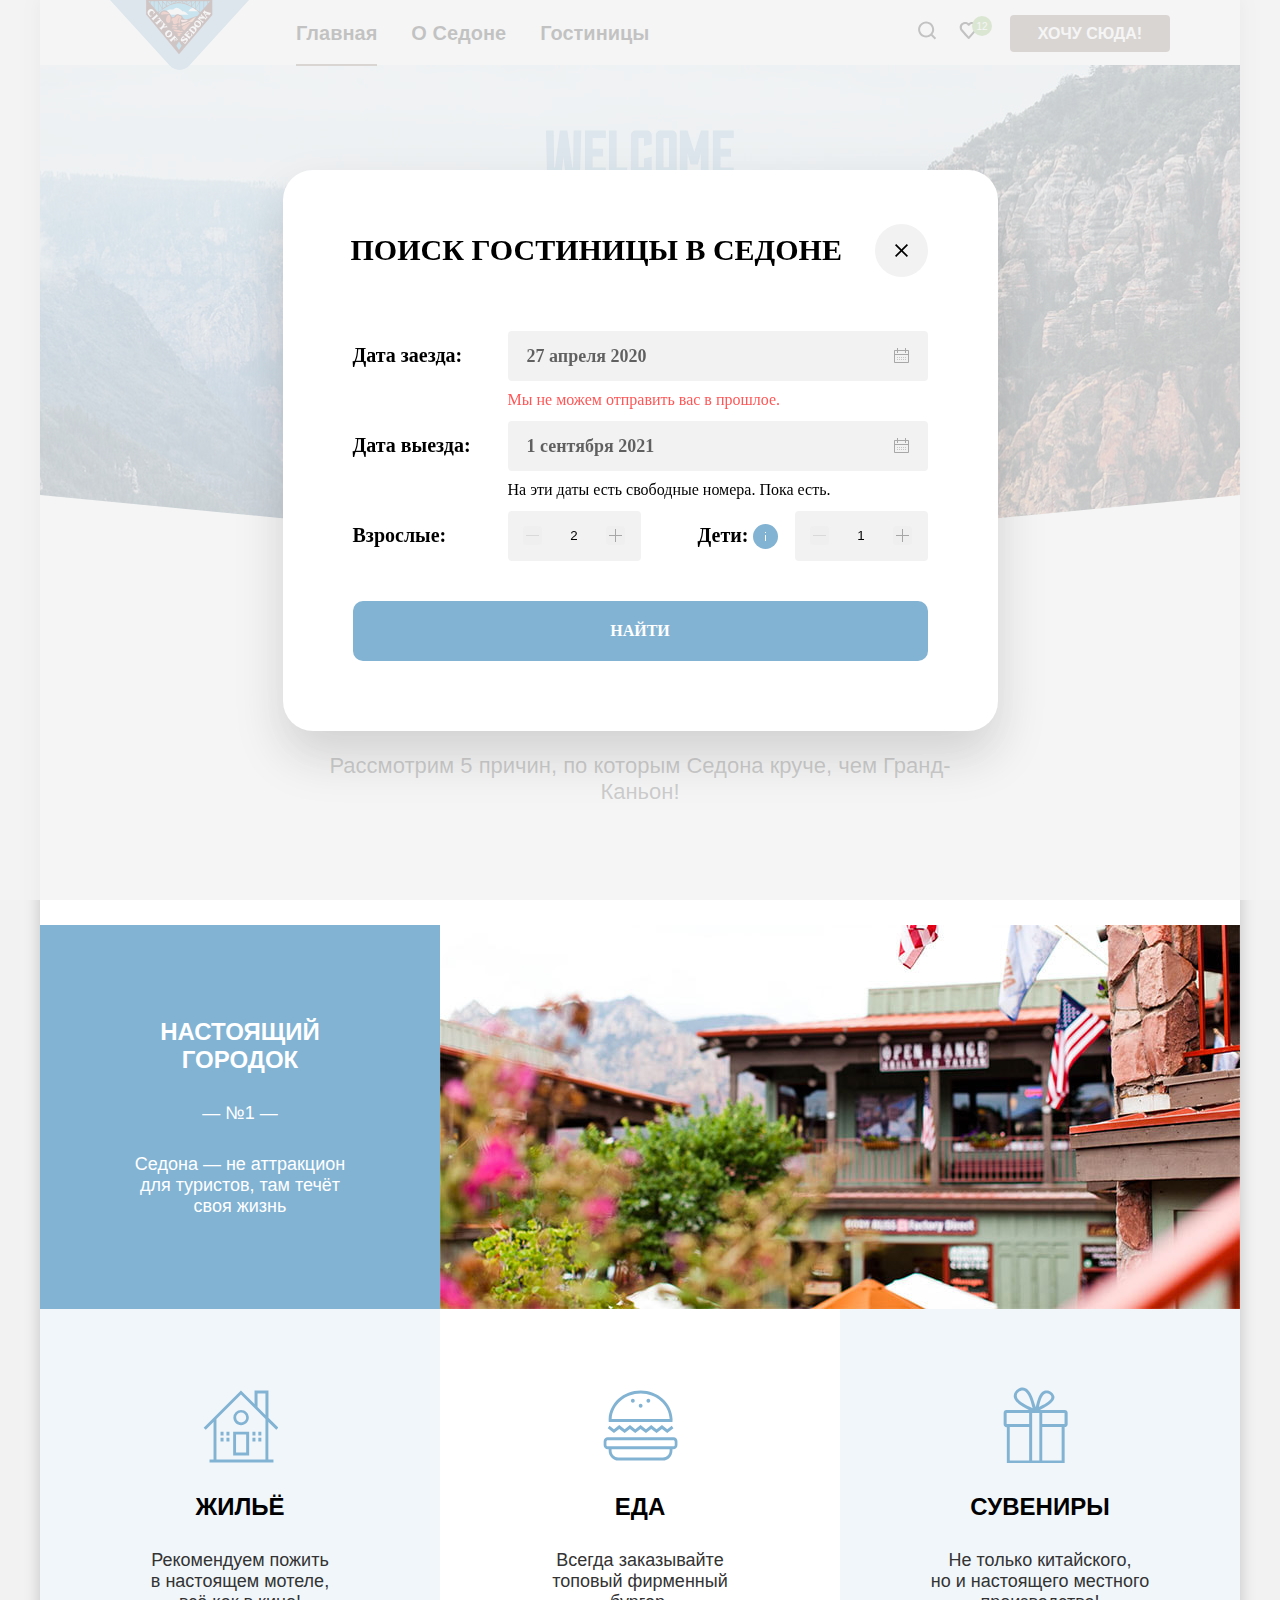
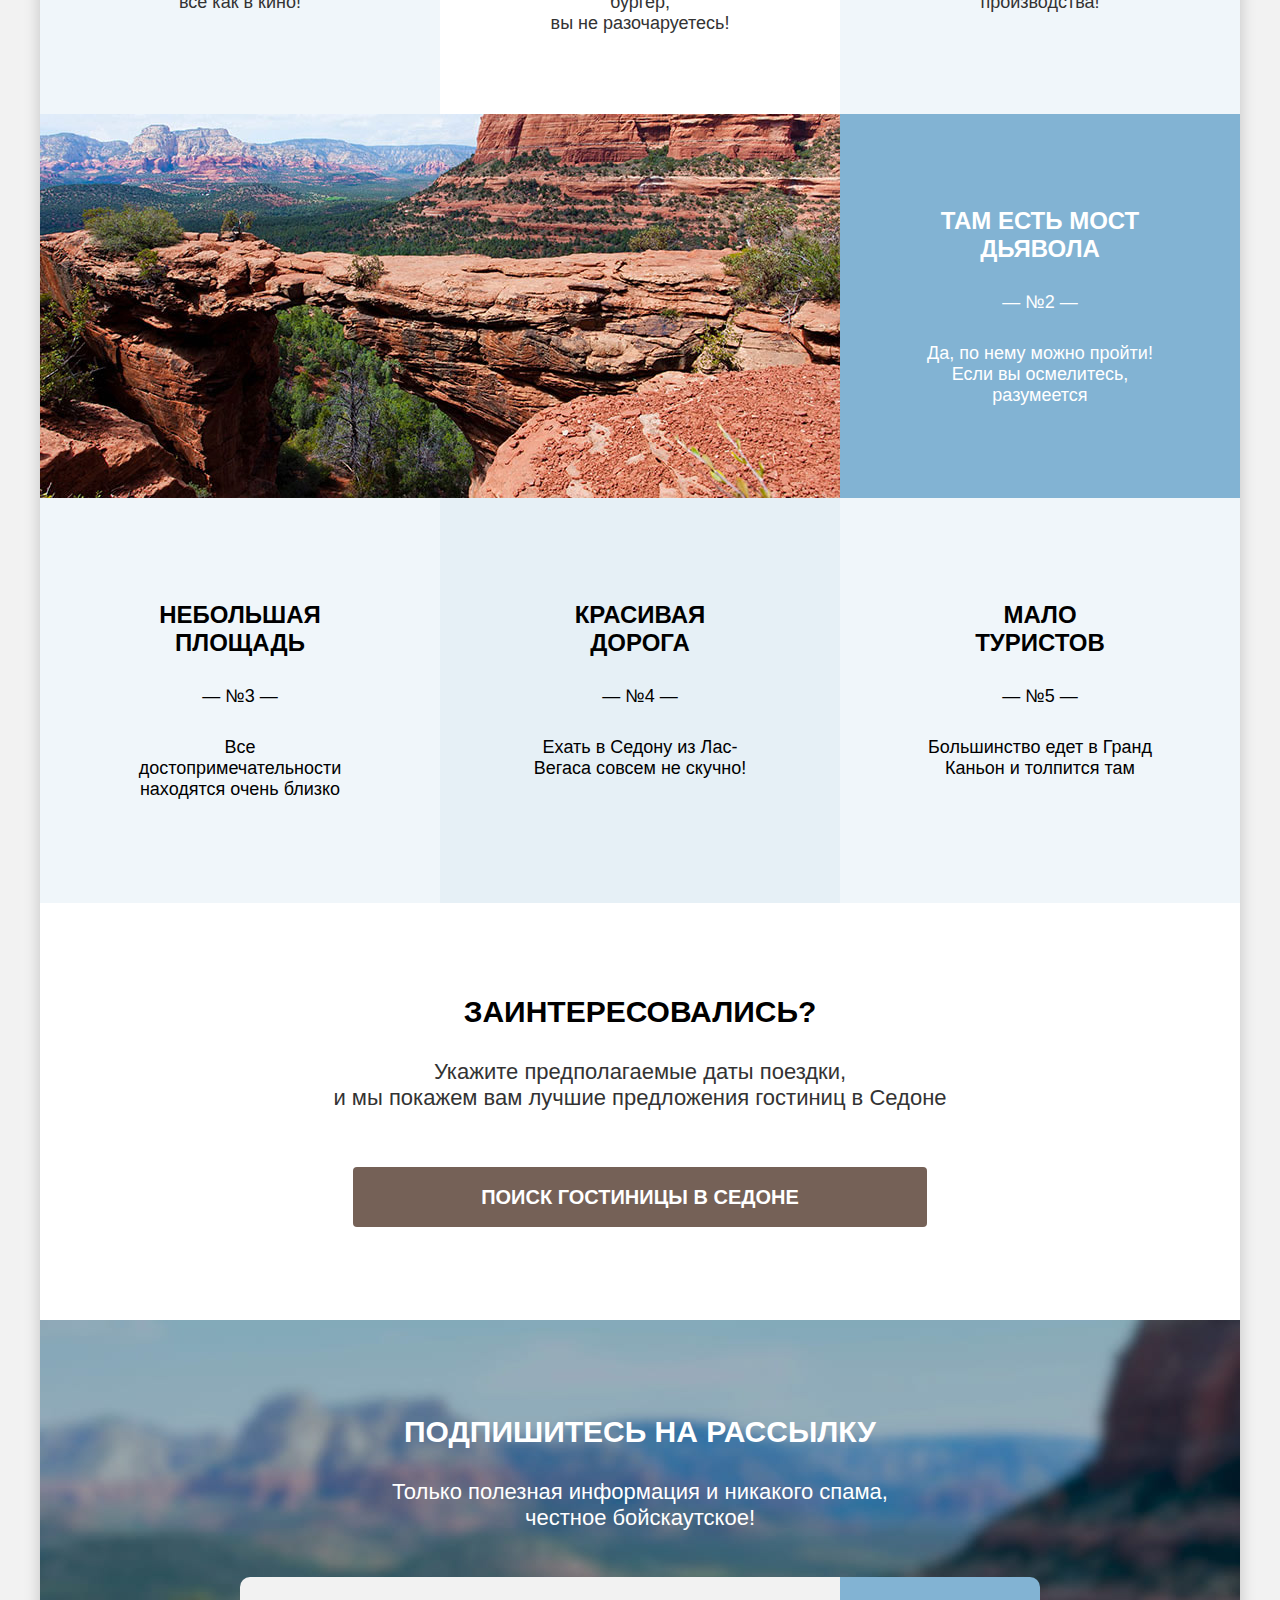
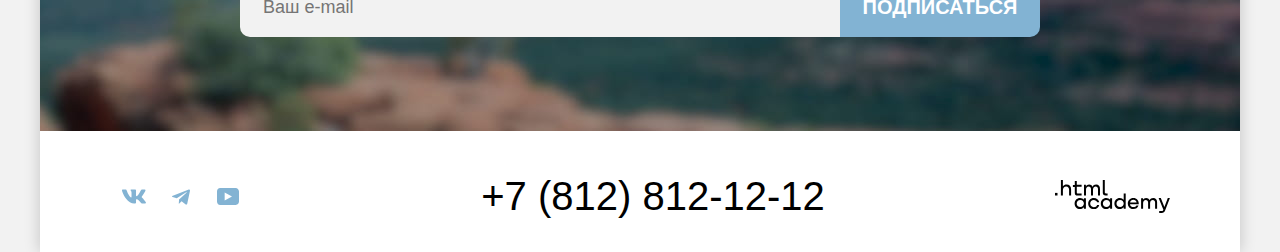
==== commit cc61a02c: "Модальное окно" ====
--- a/index.html
+++ b/index.html
@@ -30,13 +30,14 @@
         <li class="navigation-user-item">
           <a class="navigation-user-link" href="#">
             <span class="visually-hidden">Избранное</span>
+            <span class="badge">12</span>
             <svg class="navigation-icon" width="19" height="17" viewBox="0 0 19 17" fill="currentColor" xmlns="http://www.w3.org/2000/svg">
               <path d="M9.57663 17C9.27578 17 8.97493 16.9 8.77436 16.6C3.35903 10.5 2.05534 9.1 1.75449 8.7C1.0525 7.8 0.651367 6.6 0.651367 5.4C0.651367 2.4 3.05818 0 6.16698 0C7.47067 0 8.67407 0.5 9.67691 1.3C10.6797 0.5 11.9834 0 13.1868 0C16.1954 0 18.7025 2.4 18.7025 5.4C18.7025 6.7 18.201 7.9 17.3988 8.8L10.3789 16.7C10.1783 16.9 9.97776 17 9.57663 17ZM3.5596 7.5C3.86045 7.9 7.06953 11.5 9.67691 14.4L15.8945 7.4C16.3959 6.9 16.5965 6.2 16.5965 5.4C16.5965 3.6 15.0922 2.1 13.2871 2.1C12.2843 2.1 11.2815 2.6 10.5795 3.4C10.2786 3.7 9.97776 3.8 9.67691 3.8C9.37606 3.8 9.07521 3.6 8.87464 3.4C8.17265 2.6 7.16982 2.1 6.16698 2.1C4.36187 2.1 2.85761 3.6 2.85761 5.4C2.75733 6.3 3.15846 7 3.5596 7.5C3.45931 7.5 3.45931 7.5 3.5596 7.5Z"/>
             </svg>
           </a>
         </li>
         <li class="navigation-user-item">
-          <a href="#" class="button navigation-button">Хочу сюда!</a>
+          <a href="#" class="button button-brown navigation-button">Хочу сюда!</a>
         </li>
       </ul>
     </nav>
@@ -98,7 +99,7 @@
       <h2 class="visually-hidden">Поиск отеля</h2>
       <p class="search-title">Заинтересовались?</p>
       <p class="search-description">Укажите предполагаемые даты поездки,<br> и мы покажем вам лучшие предложения гостиниц в Седоне</p>
-      <button class="button search-hotels-button" type="button">ПОИСК ГОСТИНИЦЫ В СЕДОНЕ</button>
+      <button class="button button-brown search-button" type="button">ПОИСК ГОСТИНИЦЫ В СЕДОНЕ</button>
     </section>
     <section class="subscription">
       <h2 class="visually-hidden">Форма подписки на рассылку</h2>
@@ -106,7 +107,7 @@
       <p class="subscription-description">Только полезная информация и никакого спама, честное бойскаутское!</p>
       <form action="https://echo.htmlacademy.ru" class="subscription-form" method="post">
         <input class="subscription-form-input" type="email" name="subscription-form-email" placeholder="Ваш e-mail">
-        <button class="button subscription-form-button" type="submit">ПОДПИСАТЬСЯ</button>
+        <button class="button button-blue subscription-button" type="submit">ПОДПИСАТЬСЯ</button>
       </form>
     </section>
   </main>
@@ -165,5 +166,58 @@
     </p>
   </footer>
 </div>
+<div class="modal-container">
+  <div class="modal modal-hotel-search">
+    <button class="modal-close-button" type="button">
+      <span class="visually-hidden">Закрыть</span>
+      <span class="icon-close"></span>
+    </button>
+    <section class="modal-content">
+      <h2 class="modal-title">Поиск гостиницы в Седоне</h2>
+      <form class="modal-hotel-search-form">
+        <label for="date_in">Дата заезда:</label>
+        <input type="hidden" name="date_in" />
+        <button id="date_in" class="date-field" type="button">
+          <span class="date-value">27 апреля 2020</span>
+          <span class="calendar"></span>
+        </button>
+        <p class="field-info error">Мы не можем отправить вас в прошлое.</p>
+        <label for="date_out">Дата выезда:</label>
+        <input type="hidden" name="date_out" />
+        <button id="date_out" class="date-field" type="button">
+          <span class="date-value">1 сентября 2021</span>
+          <span class="calendar"></span>
+        </button>
+        <p class="field-info">На эти даты есть свободные номера. Пока есть.</p>
+        <label for="adults">Взрослые:</label>
+        <div class="count-field">
+          <div class="counter-button-wrapper">
+            <button type="button" class="counter-button"><span class="decrement"></span></button>
+          </div>
+          <input id="adults" name="adults" type="text" class="count-input" value="2" />
+          <div class="counter-button-wrapper">
+            <button type="button" class="counter-button"><span class="increment"></span></button>
+          </div>
+        </div>
+        <label for="children" class="children-label">
+          <span>Дети:</span>
+          <button class="tooltip-toggle" type="button" aria-labelledby="children-tooltip-label">
+            <span class="children-info-popup" role="tooltip" id="children-tooltip-label">Укажите количество детей, которые будут с вами, возраст которых от 6 до 18 лет. Дети до 6 лет размещаются бесплатно.</span>
+          </button>
+        </label>
+        <div class="count-field">
+          <div class="counter-button-wrapper">
+            <button type="button" class="counter-button"><span class="decrement"></span></button>
+          </div>
+          <input id="children" name="children" type="text" class="count-input" value="1" />
+          <div class="counter-button-wrapper">
+            <button type="button" class="counter-button"><span class="increment"></span></button>
+          </div>
+        </div>
+        <button type="submit" class="button button-blue button-submit">Найти</button>
+      </form>
+    </section>
+  </div>
+</div>
 </body>
 </html>
--- a/styles/styles.css
+++ b/styles/styles.css
@@ -93,6 +93,9 @@
 }
 
 /* Site Buttons */
+button {
+  font-family: inherit;
+}
 .button,
 .button:visited {
   font-family: inherit;
@@ -103,48 +106,84 @@
   text-decoration: none;
   display: inline-block;
   text-align: center;
-  box-sizing: border-box;
-  width: 140px;
-  height: 37px;
+  min-width: 160px;
+  box-sizing: border-box;
   border-radius: 4px;
-  padding: 9px 0 8px 0;
+  padding: 9px 15px 8px;
   color: #FFFFFF;
   cursor: pointer;
 }
-
-.navigation-button {
+.button:focus-visible {
+  outline: none;
+}
+.button:active {
+  color: rgba(255, 255, 255, 0.3);
+}
+.button.disabled {
+  background-color: #E5E5E5;
+  cursor: not-allowed;
+}
+
+.button-brown,
+.button-brown:active {
   background-color: #756157;
-  width: 160px;
-}
-.hotel-card-button-details {
-  background-color: #756157;
-}
-.hotel-card-button-to-favorites {
+}
+.button-brown:hover,
+.button-brown:focus {
+  background-color: #615048;
+}
+.button-blue,
+.button-blue:active {
   background-color: #82B3D3;
 }
-.hotel-card-button-in-favorites {
+.button-blue:hover,
+.button-blue:focus {
+  background-color: #68A2CA;
+}
+.button-green,
+.button-green:active {
   background-color: #7DB54F;
 }
+.button-green:hover,
+.button-green:focus {
+  background-color: #6C9E42;
+}
+
 .apply-filters-button {
-  background-color: #82B3D3;
   border: none;
-  height: 48px;
-  padding: 14px 15px;
-}
+  line-height: 20px;
+  padding: 14px 35px;
+  margin-bottom: 17px;
+}
+
 .clear-filters-button {
   background-color: transparent;
+  box-sizing: border-box;
   border: none;
-  width: 140px;
+  text-transform: none;
+  font-size: 16px;
+  letter-spacing: 1px;
+  width: fit-content;
   height: auto;
+  margin: 0 auto;
   font-weight: normal;
-  padding: 0;
-  margin: 20px 0 0 0;
-}
-.search-hotels-button {
+  padding: 3px 12px 3px 10px;
+}
+.clear-filters-button:hover {
+  color: rgba(255, 255, 255, 0.6);;
+}
+.clear-filters-button:focus {
+  outline: 3px solid #83B3D3;
+  border-radius: 4px;
+}
+.clear-filters-button:active {
+  color: rgba(255, 255, 255, 0.3);
+}
+.search-button {
   border: none;
-  height: 60px;
-  width: 574px;
-  background-color: #756157;
+  box-sizing: border-box;
+  min-width: 574px;
+  padding: 12px 15px;
   font-weight: 700;
   font-size: 20px;
   line-height: 36px;
@@ -180,19 +219,20 @@
 }
 .navigation-list-item {
   margin-right: 34px;
-  padding-top: 20px;
-  padding-bottom: 18px;
 }
 .navigation-list-item.item-current {
   border-bottom: 2px solid #756257;
 }
 .navigation-list-link {
+  display: block;
   font-size: 20px;
   line-height: 26px;
   font-weight: 700;
   color: #000000;
   text-transform: capitalize;
   text-decoration: none;
+  padding-top: 20px;
+  padding-bottom: 18px;
 }
 
 .navigation-user {
@@ -202,26 +242,39 @@
 }
 .navigation-user-item {
   align-self: center;
-  margin-right: 22px;
+  margin-right: 4px;
 }
 .navigation-user-item:last-child {
   margin-right: 0;
 }
 
 .navigation-user-link {
+  position: relative;
   display: block;
   color: #000000;
-  width: 19px;
-  height: 19px;
+  padding: 9px;
+}
+.badge {
+  display: block;
+  position: absolute;
+  right: -5px;
+  top: 3px;
+  width: 20px;
+  height: 20px;
+  background-color: #7DB54F;
+  border-radius: 10px;
+  font-size: 10px;
+  color: #FFFFFF;
   text-align: center;
 }
 .navigation-button {
-  margin-left: 10px;
+  margin-left: 19px;
 }
 
 /* Main Page Content Elements */
 /*                            */
-.main-index {
+.main-index,
+.main-inner {
   margin-top: -1px;
 }
 .intro {
@@ -378,21 +431,26 @@
 .search-hotels {
   text-align: center;
   box-sizing: border-box;
-  padding: 91px 300px 93px 300px;
+  padding: 91px 40px 93px;
 }
 .search-title {
   font-size: 30px;
   line-height: 36px;
   font-weight: 700;
   text-transform: uppercase;
-  margin: 0 0 29px 0;
+  box-sizing: border-box;
+  margin: 0 auto 29px;
+  width: 500px;
+  text-align: center;
 }
 .search-description {
   font-size: 22px;
   line-height: 26px;
   font-weight: 400;
   color: #333333;
-  margin: 0 0 56px 0;
+  margin: 0 auto 56px;
+  width: 650px;
+  text-align: center;
 }
 
 /* Subscription Form */
@@ -412,7 +470,7 @@
   text-transform: uppercase;
   text-align: center;
   color: #FFFFFF;
-  width: 404px;
+  width: 500px;
   margin: 0 auto 29px;
 }
 .subscription-description {
@@ -420,7 +478,7 @@
   line-height: 26px;
   font-weight: 400;
   text-align: center;
-  width: 475px;
+  width: 500px;
   margin: 0 auto 46px;
 }
 .subscription-inner {
@@ -451,12 +509,10 @@
   font-size: 18px;
   font-weight: 400;
 }
-.subscription-form-button {
-  height: 60px;
-  width: 200px;
-  box-sizing: border-box;
+.subscription-button {
+  min-width: 200px;
   padding: 12px 15px;
-  background: #82B3D3;
+  box-sizing: border-box;
   border: none;
   border-radius: 0 10px 10px 0;
   outline: none;
@@ -484,12 +540,26 @@
   margin-top: 6px;
 }
 .footer-social-item {
-  display: flex;
-  flex-direction: column;
+  box-sizing: border-box;
+  min-width: 47px;
+  height: 40px;
+  padding: 0 0 2px 0;
+}
+.button-socials {
+  display: flex;
   justify-content: center;
   align-items: center;
-  padding: 0;
-  margin: 0 27px 0 0;
+  height: 100%;
+}
+
+.button-socials {
+  color: #83B3D3;
+}
+.button-socials:hover {
+  color: #68A2CA;
+}
+.button-socials:active {
+  color: rgba(104, 162, 202, 0.3);
 }
 
 .footer-contacts {
@@ -505,26 +575,24 @@
   color: #000000;
   text-decoration: none;
 }
+.footer-contacts-phone:hover,
+.footer-contacts-phone:focus {
+  color: #756157;
+}
+.footer-contacts-phone:active {
+  color: rgba(117, 97, 87, 0.3);
+}
 
 .footer-logo {
   margin: 9px 0 0 0;
-}
-.button-socials {
-  display: block;
-  color: #83B3D3;
-}
-.button-socials:hover {
-  color: #68A2CA;
-}
-.button-socials:active {
-  color: rgba(104, 162, 202, 0.3);
 }
 
 .htmlacademy-link {
   display: block;
   color: #000000;
 }
-.htmlacademy-link:hover {
+.htmlacademy-link:hover,
+.htmlacademy-link:focus {
   color: #756157;
 }
 .htmlacademy-link:active {
@@ -532,8 +600,6 @@
 }
 
 /* Hotels Page */
-
-
 
 .inner-header {
   background-image: url("../images/backgrounds/background-catalog.jpg");
@@ -625,7 +691,7 @@
   font-size: 20px;
   line-height: 26px;
   text-transform: capitalize;
-  margin-bottom: 29px;
+  margin-bottom: 30px;
 }
 .hotels-filter-item {
   margin-bottom: 15px;
@@ -636,59 +702,167 @@
 .control-input {
   margin-right: 10px;
 }
-.range-input-container {
+
+
+/* Range */
+
+.range {
+  width: 288px;
+  box-sizing: border-box;
+}
+.range-wrapper-inputs {
+  display: flex;
+  margin-top: 4px;
+  margin-bottom: 28px;
+}
+
+.catalog-filter-label {
   display: flex;
   border: 2px solid #FFFFFF;
-  border-radius: 4px;
-  margin-top: 4px;
-  margin-bottom: 20px;
-}
-.range-value-input {
+  border-radius: 4px 0 0 4px;
+}
+.catalog-filter-label:nth-child(2) {
+  margin-left: -2px;
+  padding-left: 2px;
+  border-radius: 0 4px 4px 0;
+}
+.catalog-filter-label:focus-within {
+  box-shadow: 0 0 0 3px #81B3D2, 0 0 0 3px #81B3D2 inset;
+  z-index: 1;
+}
+.catalog-filter-label:active {
+  background-color: #756257;
+}
+
+.range-input {
   width: 109px;
   height: 44px;
   box-sizing: border-box;
   padding: 2px 10px 2px 18px;
   border: none;
-  color: white;
+  color: #FFFFFF;
   outline: none;
   background-color: transparent;
   font-family: inherit;
   font-size: 18px;
   font-weight: 400;
 }
-.range-value-text {
+.range-input-text {
   padding: 2px 14px 2px 0;
-  color: gray;
+  color: rgba(255,255,255, 0.3);
   line-height: 40px;
 }
-.range-value-text.border {
-  border-right: 2px solid #FFFFFF;
+.range-scale-wrapper {
+  padding: 0 10px;
+  box-sizing: border-box;
+  background-color: rgba(255,255,255, 0.3);
+}
+.range-scale {
+  position: relative;
+  height: 4px;
+}
+
+.range-bar {
+  position: absolute;
+  top: 0;
+  height: 4px;
+  background-color: #FFFFFF;
+}
+
+.range-toggle {
+  position: absolute;
+  width: 20px;
+  height: 20px;
+  background-color: #FFFFFF;
+  border: 2px solid #FFFFFF;
+  border-radius: 5px;
+  cursor: pointer;
+}
+.range-toggle:hover {
+  box-shadow: 0 4px 10px rgba(0, 0, 0, 0.25);
+}
+.range-toggle:active {
+  outline: 2px solid #83B3D3;
+  box-shadow: 0 7px 15px rgba(0, 0, 0, 0.4);
+}
+.range-toggle:focus {
+  outline: 3px solid #83B3D3;
+  box-shadow: 0 4px 10px rgba(0, 0, 0, 0.25);
+}
+.toggle-min {
+  top: -8px;
+  left: -10px;
+}
+.toggle-max {
+  top: -8px;
+  right: -10px;
 }
 
 /* Select Controls */
 
 .select-control {
   height: 49px;
+  width: 100%;
+  max-width: 100%;
+  box-sizing: border-box;
   font-family: inherit;
   font-size: 18px;
   font-weight: 400;
   border: 2px solid #E5E5E5;
   border-radius: 4px;
-  background-color: white;
   outline: none;
   color: #333333;
   margin: 0;
-  padding: 0;
+  padding: 12px 48px 11px 19px;
+  box-shadow: none;
+  -moz-appearance: none;
+  -webkit-appearance: none;
+  appearance: none;
+  background-color: #FFFFFF;
+  background-image: url("../images/icons/icon-arrow-bottom.svg"), linear-gradient(to bottom, #ffffff 0%,#ffffff 100%);
+  background-repeat: no-repeat, repeat;
+  background-position: right 18px top 50%, 0 0;
+  background-size: 12px auto, 100%;
+}
+.select-control::-ms-expand {
+  display: none;
+}
+.select-control:hover {
+  border-color: #68A2CA;
+}
+.select-control:focus {
+  border-color: #68A2CA;
+  box-shadow: none;
+  outline: none;
+}
+.select-control:active {
+  border-color: #3F5E72;
+}
+.select-control:disabled {
+  border-color: #E5E5E5;
+  color: rgba(0, 0, 0, 0.3);
+  background-image: url("../images/icons/icon-arrow-bottom-disabled.svg");
+}
+.select-control option {
+  font-weight:normal;
+  background: #FFFFFF;
+  color: #333333;
+  padding: 10px;
+}
+
+*[dir="rtl"] .select-control,
+:root:lang(ar) .select-control,
+:root:lang(iw) .select-control {
+  background-position: left 18px top 50%, 0 0;
+  padding: 12px 19px 11px 48px;
 }
 
 .sorting-select {
   width: 290px;
-  padding: 12px 15px 12px;
   margin-right: 70px;
 }
 .pagination-select {
   width: 160px;
-  padding: 14px 20px;
   margin-left: 47px;
 }
 
@@ -705,11 +879,14 @@
   line-height: 36px;
   text-transform: uppercase;
 }
+
 .hotels-list {
-  display: flex;
-  flex-flow: wrap;
+  display: grid;
+  grid-template-columns: repeat(3, 340px);
+  gap: 0 18px;
   padding-left: 73px;
   padding-right: 53px;
+  margin: 0 0 66px 0;
 }
 
 /* Hotel Card */
@@ -718,34 +895,32 @@
   box-sizing: border-box;
   width: 340px;
   padding: 20px;
-  margin: 0 18px 30px 0;
 }
 .hotel-card-details {
-  display: flex;
-  flex-flow: wrap;
-}
-.hotel-card-type,
-.hotel-card-price,
-.button.hotel-card-button-details,
-.button.hotel-card-button-to-favorites,
-.button.hotel-card-button-in-favorites,
-.hotel-card-ratings-stars,
-.hotel-card-ratings-text {
-  flex-grow: 1;
+  display: grid;
+  grid-template-columns: 140px 140px;
+  gap: 16px 20px;
+}
+.hotel-card-button {
+  min-width: 140px;
+}
+.hotel-card-ratings-stars {
   align-self: center;
+}
+
+.hotel-card-link {
   display: block;
-  width: 140px;
-  margin-top: 16px;
-}
-.hotel-card-details > *:nth-child(2n+1) {
-  margin-right: 20px;
-}
-.hotel-card-link {
   font-weight: 700;
   font-size: 24px;
   line-height: 28px;
   color: #000000;
   text-decoration: none;
+}
+.hotel-card-image {
+  display: block;
+}
+.hotel-card-title {
+  margin: 17px 0 15px;
 }
 .hotel-card-type,
 .hotel-card-price {
@@ -764,7 +939,7 @@
   box-sizing: border-box;
 }
 .hotel-card-ratings-stars {
-  margin: 0;
+  margin: 0 20px 0 0;
 }
 .hotel-card-ratings-stars span {
   background-image: url("../images/icons/icon-star.svg");
@@ -780,42 +955,42 @@
 
 .pagination-container {
   display: flex;
-  padding-top: 30px;
-  margin: 0 71px 25px 73px;
+  flex-wrap: wrap;
+  padding: 0 71px 25px 73px;
+}
+.pagination-container::before {
+  flex-grow: 1;
+  content: '';
+  width: 100%;
   border-top: 1px solid #E6E6E6;
+  margin-bottom: 30px;
 }
 .pagination {
   display: flex;
   flex-grow: 1;
 }
 .pagination-item {
-  display: flex;
-  box-sizing: border-box;
-  justify-content: center;
-  align-items: center;
+  box-sizing: border-box;
   min-width: 60px;
-  height: 60px;
-  padding: 0 5px;
+  min-height: 60px;
   margin-right: 8px;
-  background: #82B3D3;
-  border-width: 1px;
-  border-style: solid;
-  border-color: #82B3D3;
+  border: 1px solid #82B3D3;
   border-radius: 4px;
 }
 .pagination-item:last-child {
   margin-right: 0;
 }
+
 .pagination-link {
-  flex-grow: 1;
+  display: block;
   text-align: center;
   font-weight: 700;
   font-size: 20px;
-  line-height: 60px;
+  line-height: 54px;
+  padding: 2px;
   text-transform: uppercase;
   text-decoration: none;
   color: #FFFFFF;
-
 }
 .pagination-item.current {
   background-color: #F2F2F2;
@@ -824,6 +999,9 @@
 .pagination-item.current .pagination-link {
   color: #000000;
 }
+.pagination-item:active .pagination-link {
+  color: rgba(255, 255, 255, 0.3);
+}
 
 .pagination-settings {
   color: #333333;
@@ -835,13 +1013,10 @@
 /* Hotels Sorting Buttons */
 .button-view {
   display: flex;
-  justify-content: center;
-  align-items: center;
-  box-sizing: border-box;
-  padding: 14px 12px;
+  align-self: self-start;
+  box-sizing: border-box;
+  padding: 15px 14px;
   margin-left: 8px;
-  width: 48px;
-  height: 48px;
   border: 2px solid #E5E5E5;
   border-radius: 4px;
 }
@@ -853,6 +1028,306 @@
 .button-view:focus {
   border-color: #68A2CA;
 }
-/*************************/
-
-
+
+/* Checkbox Control */
+.control {
+  position: relative;
+  display: block;
+  padding-left: 39px;
+}
+
+.control-mark {
+  position: absolute;
+  top: 0;
+  left: 0;
+  width: 20px;
+  height: 20px;
+  border-radius: 4px;
+  background-color: #FFFFFF;
+}
+.control:active .control-mark {
+  background: rgba(255, 255, 255, 0.3);
+}
+.control:hover .control-mark {
+  background: rgba(255, 255, 255, 0.6);
+}
+.control:focus-within .control-mark {
+  background: rgba(255, 255, 255, 0.6);
+  outline: 3px solid #83B3D3;
+}
+.control-input[type="checkbox"]:checked + .control-mark {
+  background-image: url("../images/icons/icon-mark.svg");
+  background-repeat: no-repeat;
+  background-position: center;
+}
+
+/* Radio Control */
+.control-input[type="radio"] + .control-mark {
+  border-radius: 50%;
+}
+.control-input[type="radio"]:checked + .control-mark::before {
+  position: absolute;
+  top: 25%;
+  left: 25%;
+  width: 10px;
+  height: 10px;
+  background-color: #3F5E72;
+  border-radius: 50%;
+  content: "";
+}
+.control-input[type="radio"]:disabled + .control-mark,
+.control-input[type="checkbox"]:disabled + .control-mark {
+  background: rgba(255, 255, 255, 0.6);
+}
+.control-input[type="radio"]:disabled + .control-mark + .control-label,
+.control-input[type="checkbox"]:disabled + .control-mark + .control-label {
+  color: rgba(255, 255, 255, 0.6);
+}
+/* Modal window */
+.modal-container {
+  display: flex;
+  position: fixed;
+  top: 0;
+  left: 0;
+  width: 100%;
+  height: 100%;
+  background-color: rgba(242, 242, 242, 0.8);
+  z-index: 200;
+}
+.modal {
+  box-sizing: border-box;
+  position: relative;
+  margin: auto;
+  padding: 62px 70px 70px 70px;
+  background-color: #FFFFFF;
+  box-shadow: 0 25px 50px rgba(0, 0, 0, 0.15);
+  border-radius: 30px;
+  font-family: 'PT Sans';
+}
+.modal-hotel-search {
+  min-width: 715px;
+}
+.modal-close-button {
+  position: absolute;
+  top: 54px;
+  right: 70px;
+  width: 53px;
+  height: 53px;
+  padding: 20px;
+  border: none;
+  border-radius: 50%;
+  background-color: #F2F2F2;
+  cursor: pointer;
+}
+.icon-close {
+  display: block;
+  width: 13px;
+  height: 13px;
+  background-image: url("../images/icons/icon-close.svg");
+  background-repeat: no-repeat;
+}
+.modal-close-button:active .icon-close {
+  opacity: 0.3;
+}
+.modal-close-button:active,
+.modal-close-button:hover {
+  background-color: #E6E6E6;
+}
+.modal-close-button:focus {
+  background-color: #E6E6E6;
+  outline: 3px solid #83B3D3;
+}
+
+.modal-title {
+  margin: 0 0 63px -2px;
+  font-size: 30px;
+  line-height: 36px;
+  color: #000000;
+  text-transform: uppercase;
+}
+
+.modal-hotel-search-form {
+  display: grid;
+  grid-template-columns: 155px 133px 57px 97px 133px;
+  grid-template-rows: 50px 40px 50px 40px 50px 100px;
+}
+
+.date-field {
+  display: flex;
+  box-sizing: border-box;
+  padding: 0 19px;
+  background-color: #F2F2F2;
+  border-radius: 4px;
+  grid-column: 2/-1;
+  text-align: left;
+  font-weight: 700;
+  font-size: 18px;
+  line-height: 40px;
+  border: none;
+  align-items: center;
+}
+.date-field .date-value {
+  flex-grow: 1;
+}
+.date-field .calendar {
+  align-self: center;
+  display: inline-block;
+  width: 15px;
+  height: 15px;
+  background-image: url("../images/icons/icon-calendar.svg");
+  background-position: center center;
+  background-repeat: no-repeat;
+  opacity: 0.3;
+}
+.date-field .date-value {
+  opacity: 0.6;
+}
+.date-field:active {
+  background-color: #FFFFFF;
+  outline: 2px solid #000000;
+}
+.date-field:hover {
+  background-color: #E6E6E6;
+}
+.date-field:focus {
+  background-color: #E6E6E6;
+  outline: 3px solid #83B3D3;
+}
+
+.modal-hotel-search-form .field-info {
+  font-size: 16px;
+  grid-column: 2/-1;
+  margin-top: 8px;
+}
+.field-info.error {
+  color: #FF5757;
+}
+
+.count-field {
+  background-color: #F2F2F2;
+  display: flex;
+  border-radius: 4px;
+}
+.counter-button-wrapper {
+  min-width: 50px;
+  display: flex;
+  align-items: center;
+  justify-content: center;
+}
+.counter-button {
+  width: 19px;
+  height: 19px;
+  padding: 3px;
+  border: none;
+  border-radius: 4px;
+}
+.counter-button:focus {
+  outline: 3px solid #83B3D3;
+}
+
+.modal-hotel-search-form label {
+  height: 50px;
+  padding-top: 11px;
+  font-weight: 700;
+  font-size: 20px;
+  line-height: 26px;
+}
+
+.counter-button .decrement,
+.counter-button .increment {
+  display: inline-block;
+  width: 13px;
+  height: 13px;
+  background-position: center center;
+  background-repeat: no-repeat;
+  opacity: 0.3;
+}
+.counter-button .decrement {
+  background-image: url("../images/icons/icon-minus.svg");
+}
+.counter-button .increment {
+  background-image: url("../images/icons/icon-plus.svg");
+}
+.counter-button:hover .decrement,
+.counter-button:hover .increment,
+.counter-button:focus .decrement,
+.counter-button:focus .increment {
+  opacity: unset;
+}
+.counter-button:active .decrement,
+.counter-button:active .increment {
+  opacity: 0.2;
+}
+
+.count-input {
+  width: 100%;
+  text-align: center;
+  background-color: #F2F2F2;
+  border: none;
+  outline: none;
+}
+.children-label {
+  grid-column: 4;
+}
+.tooltip-toggle {
+  display: inline-block;
+  width: 25px;
+  height: 25px;
+  background-color: #83B3D3;
+  border-radius: 50%;
+  background-image: url("../images/icons/icon-info.svg");
+  background-position: center center;
+  background-repeat: no-repeat;
+  vertical-align: middle;
+  position: relative;
+  border: none;
+  outline: none;
+}
+.tooltip-toggle:hover,
+.tooltip-toggle:focus {
+  background-color: #68A2CA;
+}
+.tooltip-toggle:hover .children-info-popup,
+.tooltip-toggle:focus .children-info-popup {
+  display: block;
+}
+.children-info-popup {
+  position: absolute;
+  left: 12px;
+  display: none;
+  z-index: 1;
+  background: #333333;
+  box-shadow: 0 15px 30px rgb(0 0 0 / 30%);
+  border-radius: 10px;
+  width: 256px;
+  padding: 15px 18px 18px 22px;
+  box-sizing: border-box;
+  transform: translate(-50%, 25px);
+  text-align: left;
+  font-weight: 400;
+  font-size: 16px;
+  line-height: 20px;
+  color: #FFFFFF;
+}
+.children-info-popup:before {
+  display: block;
+  position: absolute;
+  top: -19px;
+  box-sizing: border-box;
+  margin-left: -11px;
+  left: 50%;
+  content: ' ';
+  border-color: transparent transparent #333333 transparent;
+  border-style: solid;
+  border-width: 11px;
+}
+
+.button-submit {
+  border: none;
+  border-radius: 10px;
+  margin-top: 40px;
+  grid-column: 1/-1;
+}
+.button-submit:focus {
+  outline: 3px solid #756257;
+}
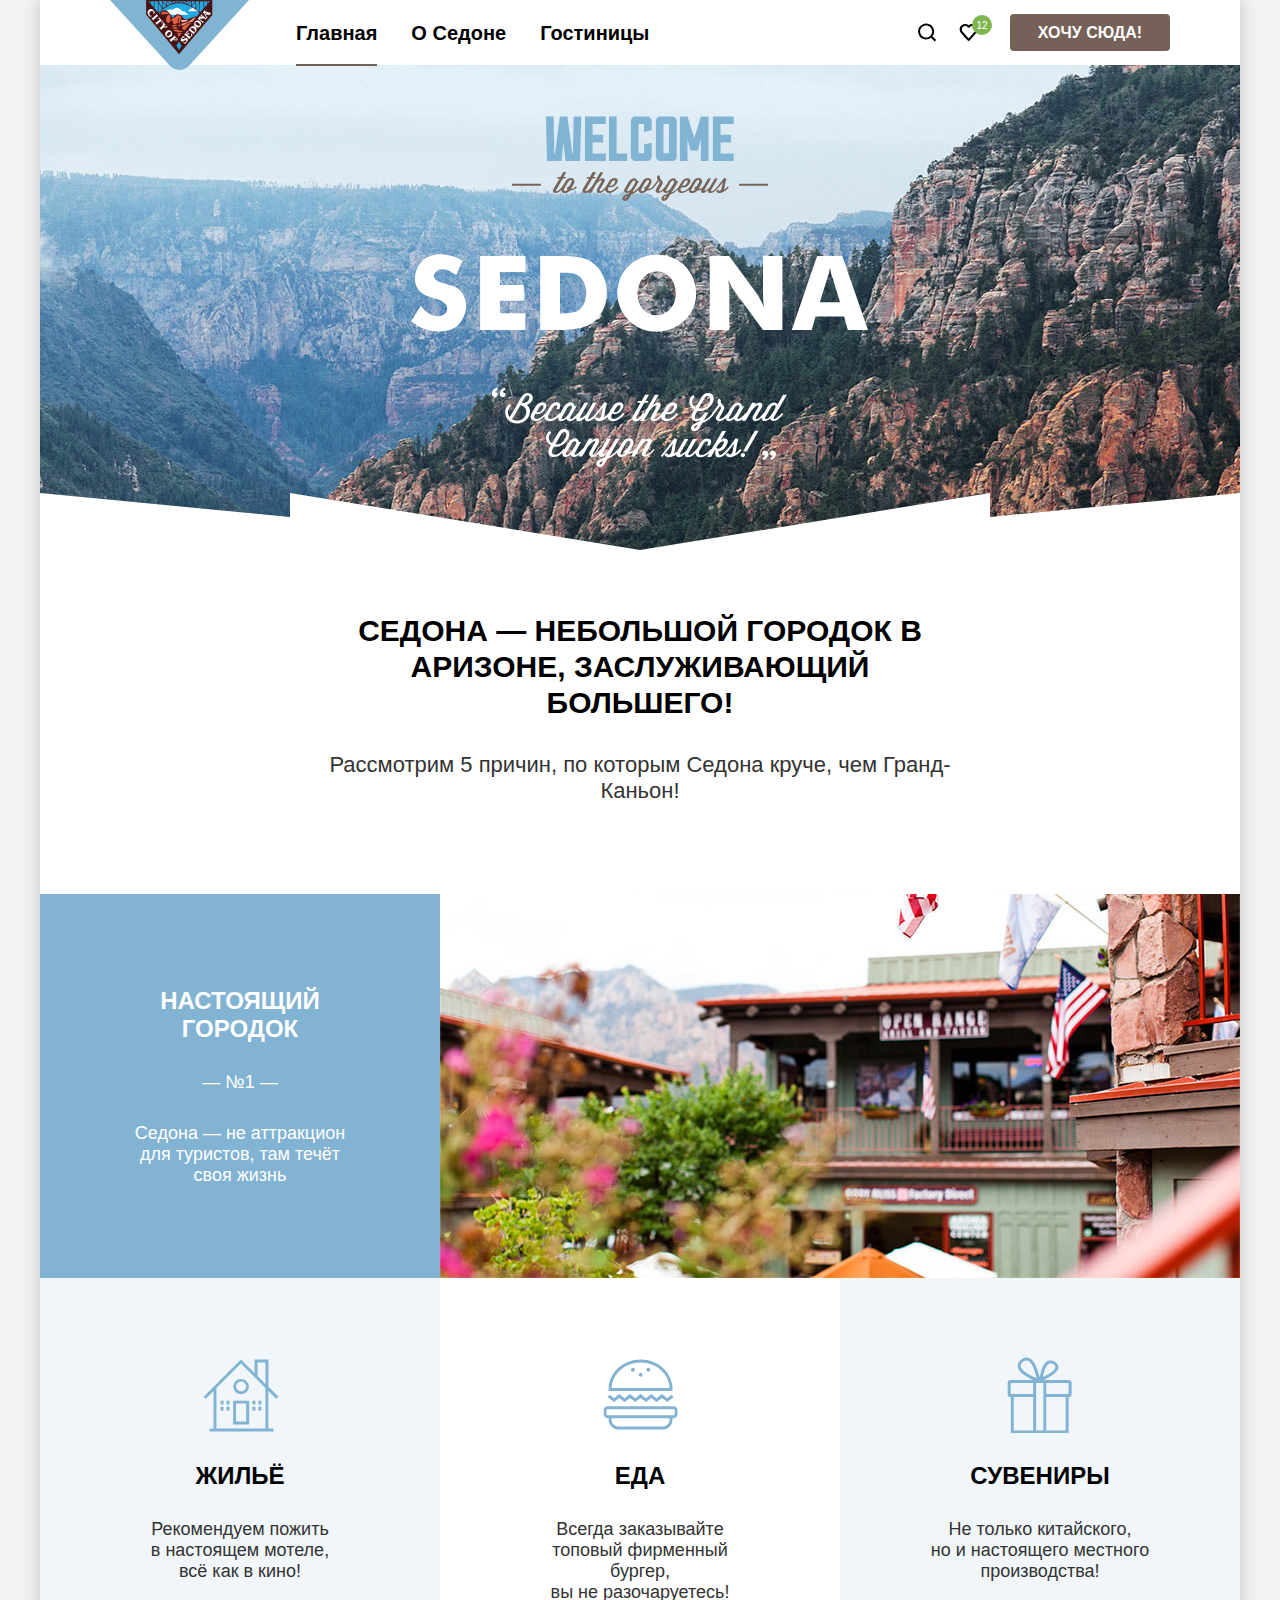
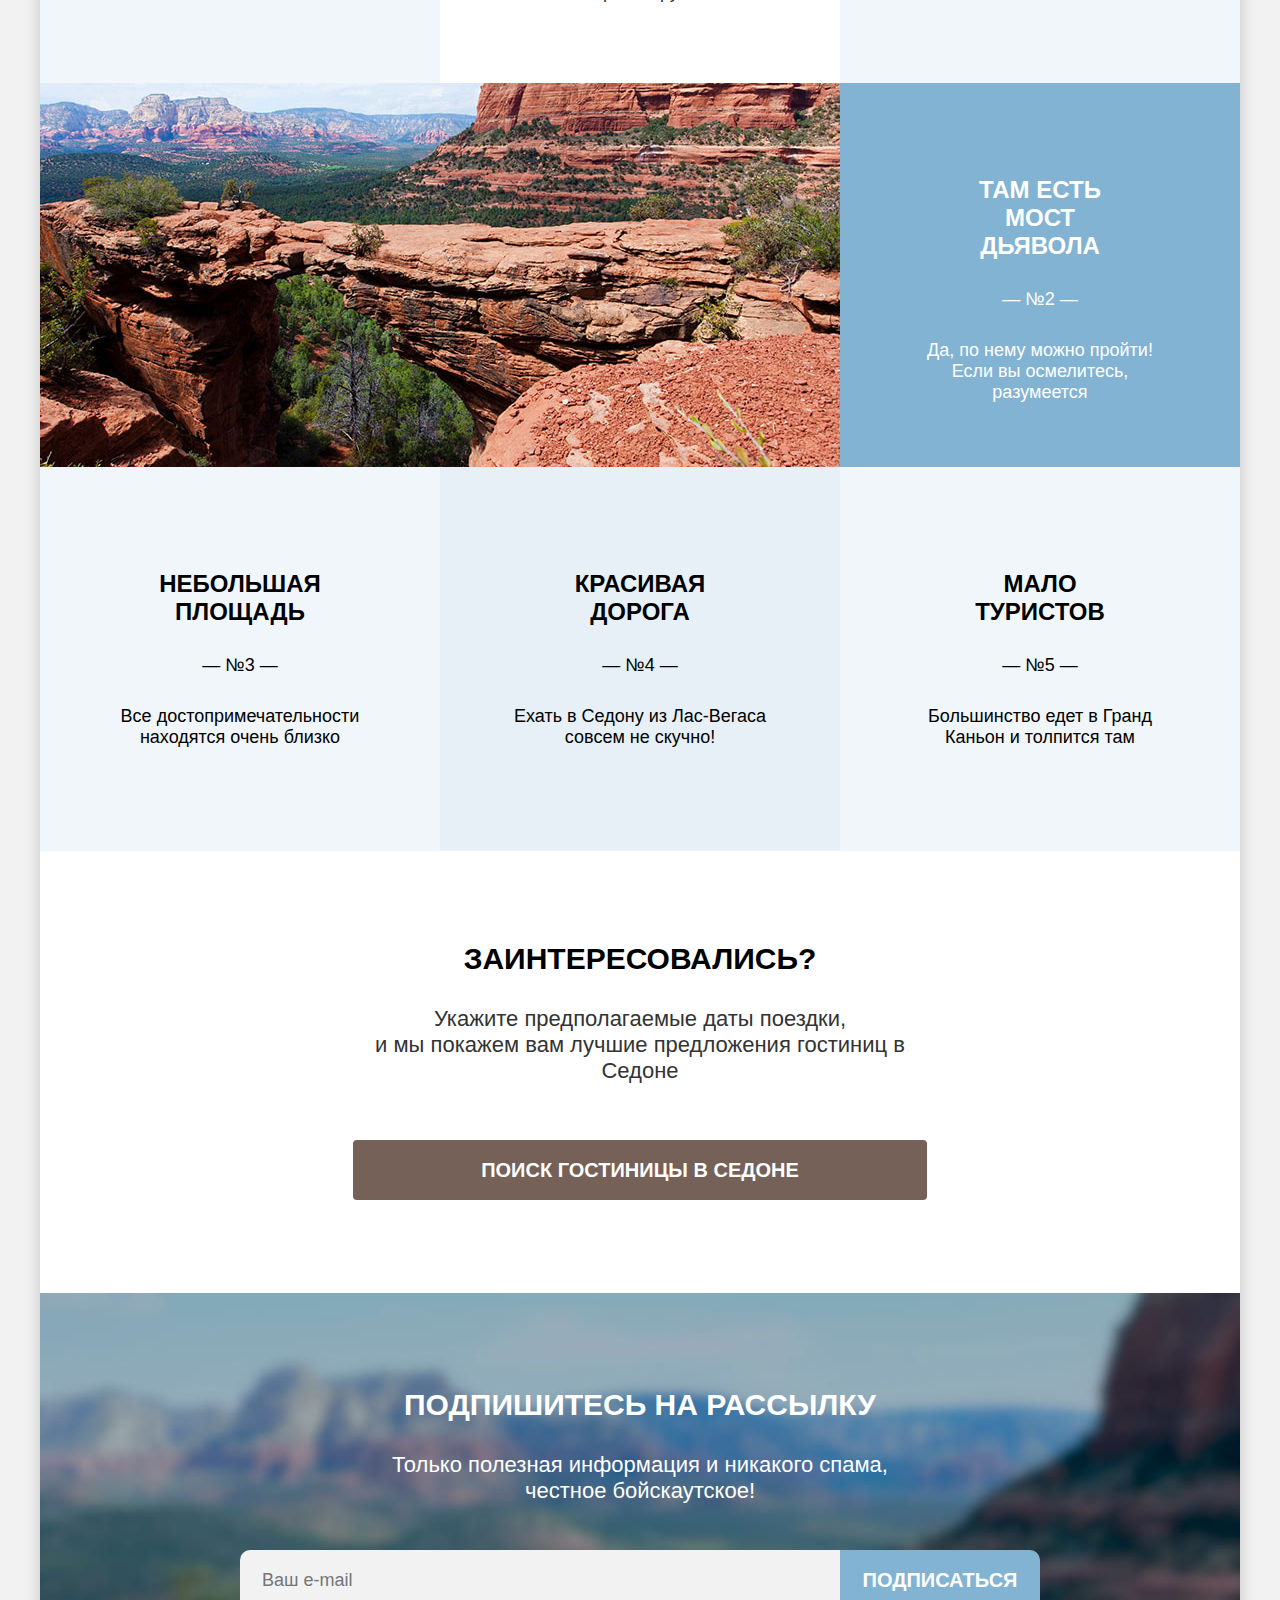
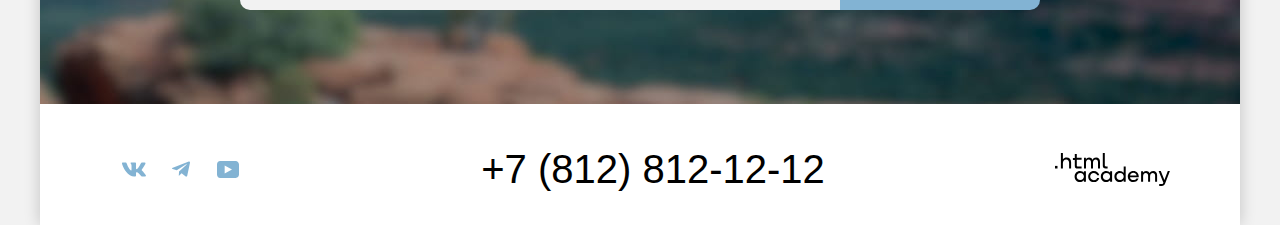
==== commit 4e33d0bf: "fixes" ====
--- a/index.html
+++ b/index.html
@@ -22,7 +22,7 @@
         <li class="navigation-user-item">
           <a class="navigation-user-link" href="#">
             <span class="visually-hidden">Поиск</span>
-            <svg class="navigation-icon" width="19" height="19" viewBox="0 0 19 19" fill="currentColor" xmlns="http://www.w3.org/2000/svg">
+            <svg class="navigation-icon search" width="19" height="19" viewBox="0 0 19 19" fill="currentColor" xmlns="http://www.w3.org/2000/svg">
               <path d="M18.1585 17.05L14.448 13.35C15.4508 12.05 16.1528 10.35 16.1528 8.44995C16.1528 4.04995 12.5426 0.449951 8.13013 0.449951C3.71764 0.449951 0.107422 4.14995 0.107422 8.54995C0.107422 12.95 3.71764 16.55 8.13013 16.55C9.93524 16.55 11.6401 15.95 13.044 14.85L16.7545 18.55L18.1585 17.05ZM8.13013 14.55C4.82076 14.55 2.1131 11.85 2.1131 8.54995C2.1131 5.24995 4.82076 2.54995 8.13013 2.54995C11.4395 2.54995 14.1472 5.24995 14.1472 8.54995C14.1472 11.85 11.4395 14.55 8.13013 14.55Z"/>
             </svg>
           </a>
@@ -31,7 +31,7 @@
           <a class="navigation-user-link" href="#">
             <span class="visually-hidden">Избранное</span>
             <span class="badge">12</span>
-            <svg class="navigation-icon" width="19" height="17" viewBox="0 0 19 17" fill="currentColor" xmlns="http://www.w3.org/2000/svg">
+            <svg class="navigation-icon favourite" width="19" height="17" viewBox="0 0 19 17" fill="currentColor" xmlns="http://www.w3.org/2000/svg">
               <path d="M9.57663 17C9.27578 17 8.97493 16.9 8.77436 16.6C3.35903 10.5 2.05534 9.1 1.75449 8.7C1.0525 7.8 0.651367 6.6 0.651367 5.4C0.651367 2.4 3.05818 0 6.16698 0C7.47067 0 8.67407 0.5 9.67691 1.3C10.6797 0.5 11.9834 0 13.1868 0C16.1954 0 18.7025 2.4 18.7025 5.4C18.7025 6.7 18.201 7.9 17.3988 8.8L10.3789 16.7C10.1783 16.9 9.97776 17 9.57663 17ZM3.5596 7.5C3.86045 7.9 7.06953 11.5 9.67691 14.4L15.8945 7.4C16.3959 6.9 16.5965 6.2 16.5965 5.4C16.5965 3.6 15.0922 2.1 13.2871 2.1C12.2843 2.1 11.2815 2.6 10.5795 3.4C10.2786 3.7 9.97776 3.8 9.67691 3.8C9.37606 3.8 9.07521 3.6 8.87464 3.4C8.17265 2.6 7.16982 2.1 6.16698 2.1C4.36187 2.1 2.85761 3.6 2.85761 5.4C2.75733 6.3 3.15846 7 3.5596 7.5C3.45931 7.5 3.45931 7.5 3.5596 7.5Z"/>
             </svg>
           </a>
@@ -77,8 +77,8 @@
         <li class="advantages-item has-image">
           <img class="advantages-image" src="images/photos/photo-02.jpg" width="800" height="384">
           <div class="advantages-tile">
-            <h3 class="advantages-title">Там есть мост дьявола</h3>
-            <p class="advantages-description">Да, по нему можно пройти! Если вы осмелитесь, разумеется</p>
+            <h3 class="advantages-title">Там есть<br> мост дьявола</h3>
+            <p class="advantages-description">Да, по нему можно пройти!<br> Если вы осмелитесь,<br>разумеется</p>
           </div>
         </li>
         <li class="advantages-item">
@@ -98,7 +98,7 @@
     <section class="search-hotels">
       <h2 class="visually-hidden">Поиск отеля</h2>
       <p class="search-title">Заинтересовались?</p>
-      <p class="search-description">Укажите предполагаемые даты поездки,<br> и мы покажем вам лучшие предложения гостиниц в Седоне</p>
+      <p class="search-description">Укажите предполагаемые даты поездки,<br>и мы покажем вам лучшие предложения гостиниц в Седоне</p>
       <button class="button button-brown search-button" type="button">ПОИСК ГОСТИНИЦЫ В СЕДОНЕ</button>
     </section>
     <section class="subscription">
@@ -166,7 +166,7 @@
     </p>
   </footer>
 </div>
-<div class="modal-container">
+<div class="modal-container" style="display: none">
   <div class="modal modal-hotel-search">
     <button class="modal-close-button" type="button">
       <span class="visually-hidden">Закрыть</span>
@@ -175,21 +175,21 @@
     <section class="modal-content">
       <h2 class="modal-title">Поиск гостиницы в Седоне</h2>
       <form class="modal-hotel-search-form">
-        <label for="date_in">Дата заезда:</label>
+        <label for="date_in" class="modal-label">Дата заезда:</label>
         <input type="hidden" name="date_in" />
         <button id="date_in" class="date-field" type="button">
           <span class="date-value">27 апреля 2020</span>
           <span class="calendar"></span>
         </button>
         <p class="field-info error">Мы не можем отправить вас в прошлое.</p>
-        <label for="date_out">Дата выезда:</label>
+        <label for="date_out" class="modal-label">Дата выезда:</label>
         <input type="hidden" name="date_out" />
         <button id="date_out" class="date-field" type="button">
           <span class="date-value">1 сентября 2021</span>
           <span class="calendar"></span>
         </button>
         <p class="field-info">На эти даты есть свободные номера. Пока есть.</p>
-        <label for="adults">Взрослые:</label>
+        <label for="adults" class="modal-label">Взрослые:</label>
         <div class="count-field">
           <div class="counter-button-wrapper">
             <button type="button" class="counter-button"><span class="decrement"></span></button>
@@ -199,12 +199,10 @@
             <button type="button" class="counter-button"><span class="increment"></span></button>
           </div>
         </div>
-        <label for="children" class="children-label">
-          <span>Дети:</span>
-          <button class="tooltip-toggle" type="button" aria-labelledby="children-tooltip-label">
-            <span class="children-info-popup" role="tooltip" id="children-tooltip-label">Укажите количество детей, которые будут с вами, возраст которых от 6 до 18 лет. Дети до 6 лет размещаются бесплатно.</span>
-          </button>
-        </label>
+        <label for="children" class="modal-label children-label">Дети:</label>
+        <button class="tooltip-toggle" type="button" aria-labelledby="children-tooltip-label">
+          <span class="children-info-popup" role="tooltip" id="children-tooltip-label">Укажите количество детей, которые будут с вами, возраст которых от 6 до 18 лет. Дети до 6 лет размещаются бесплатно.</span>
+        </button>
         <div class="count-field">
           <div class="counter-button-wrapper">
             <button type="button" class="counter-button"><span class="decrement"></span></button>
--- a/styles/styles.css
+++ b/styles/styles.css
@@ -92,8 +92,10 @@
   flex-grow: 1;
 }
 
-/* Site Buttons */
-button {
+/* Site Controls */
+button,
+input {
+  background-color: transparent;
   font-family: inherit;
 }
 .button,
@@ -202,6 +204,9 @@
   max-width: 139px;
   z-index: 100;
 }
+.page-header-logo:focus {
+  outline: none;
+}
 /* Main Site Navigation */
 .navigation {
   display: flex;
@@ -234,18 +239,19 @@
   padding-top: 20px;
   padding-bottom: 18px;
 }
-
+.navigation-list-link:focus {
+  outline: none;
+}
 .navigation-user {
   display: flex;
   margin: 0 0 0 auto;
   padding: 0;
 }
 .navigation-user-item {
-  align-self: center;
-  margin-right: 4px;
+  margin: 14px 4px 0 0;
 }
 .navigation-user-item:last-child {
-  margin-right: 0;
+  margin: 14px 0 0 0;
 }
 
 .navigation-user-link {
@@ -254,11 +260,20 @@
   color: #000000;
   padding: 9px;
 }
+.navigation-user-link:focus {
+  outline: none;
+}
+.navigation-icon.search {
+  margin-top: 0;
+}
+.navigation-icon.favourite {
+  margin-top: 1px;
+}
 .badge {
   display: block;
   position: absolute;
   right: -5px;
-  top: 3px;
+  top: 1px;
   width: 20px;
   height: 20px;
   background-color: #7DB54F;
@@ -280,13 +295,13 @@
 .intro {
   background-image: url("../images/backgrounds/background-triangle-index.svg"), url("../images/backgrounds/background-index.jpg");
   text-align: center;
-  padding-top: 65px;
+  padding-top: 51px;
   background-position-x: 50%;
   background-position-y: 100%;
   background-repeat: no-repeat;
-  background-size: auto, 1200px 487px;
-  box-sizing: border-box;
-  min-height: 487px
+  background-size: auto, 1200px 485px;
+  box-sizing: border-box;
+  min-height: 485px
 }
 
 /* Advantages List */
@@ -295,7 +310,7 @@
 }
 .advantages-section-header {
   box-sizing: border-box;
-  padding: 63px 40px 90px;
+  padding: 63px 40px 60px;
 }
 .advantages-section-title {
   width: 620px;
@@ -304,7 +319,7 @@
   font-weight: 700;
   text-align: center;
   text-transform: uppercase;
-  margin: 0 auto 30px;
+  margin: 0 auto 31px;
 }
 .advantages-section-subtitle {
   width: 655px;
@@ -342,14 +357,12 @@
   line-height: 28px;
   font-weight: 700;
   text-transform: uppercase;
-  padding-right: 110px;
-  padding-left: 110px;
-  margin-top: 103px;
-  margin-bottom: 29px;
+  width: 180px;
+  margin: 103px auto 29px;
 }
 .advantages-tile {
   width: 400px;
-  padding: 90px 0 56px 0;
+  padding: 90px 10px 56px;
   box-sizing: border-box;
   background: #82B3D3;
   color: #ffffff;
@@ -357,13 +370,11 @@
 .advantages-tile .advantages-title {
   margin-top: 3px;
   margin-bottom: 29px;
-  padding-right: 85px;
-  padding-left: 85px;
 }
 
 .advantages-description {
-  padding-left: 85px;
-  padding-right: 85px;
+  padding-left: 70px;
+  padding-right: 70px;
 }
 .advantages-description::before {
   content: "— №" counter(advantage_counter) " —";
@@ -419,7 +430,8 @@
   background-image: url("../images/icons/advantages/icon-food.svg");
 }
 .advantages-feature.souvenirs .advantages-feature-title::before {
-  top: 78px;
+  top: 79px;
+  left: 167px;
   background-image: url("../images/icons/advantages/icon-souvenirs.svg");
 }
 
@@ -431,7 +443,7 @@
 .search-hotels {
   text-align: center;
   box-sizing: border-box;
-  padding: 91px 40px 93px;
+  padding: 90px 40px 93px;
 }
 .search-title {
   font-size: 30px;
@@ -449,7 +461,7 @@
   font-weight: 400;
   color: #333333;
   margin: 0 auto 56px;
-  width: 650px;
+  width: 600px;
   text-align: center;
 }
 
@@ -499,7 +511,7 @@
   width: 600px;
   height: 60px;
   box-sizing: border-box;
-  padding: 12px 10px 12px 23px;
+  padding: 12px 10px 12px 22px;
   border: none;
   border-radius: 10px 0 0 10px;
   color: #000000;
@@ -537,7 +549,7 @@
 .footer-social-list {
   display: flex;
   flex-wrap: wrap;
-  margin-top: 6px;
+  margin-top: 5px;
 }
 .footer-social-item {
   box-sizing: border-box;
@@ -551,9 +563,12 @@
   align-items: center;
   height: 100%;
 }
-
 .button-socials {
   color: #83B3D3;
+}
+.button-socials:focus {
+  color: #68A2CA;
+  outline: none;
 }
 .button-socials:hover {
   color: #68A2CA;
@@ -575,9 +590,12 @@
   color: #000000;
   text-decoration: none;
 }
-.footer-contacts-phone:hover,
 .footer-contacts-phone:focus {
   color: #756157;
+  outline: none;
+}
+.footer-contacts-phone:hover {
+  color: #756157;
 }
 .footer-contacts-phone:active {
   color: rgba(117, 97, 87, 0.3);
@@ -591,8 +609,11 @@
   display: block;
   color: #000000;
 }
-.htmlacademy-link:hover,
 .htmlacademy-link:focus {
+  color: #756157;
+  outline: none;
+}
+.htmlacademy-link:hover {
   color: #756157;
 }
 .htmlacademy-link:active {
@@ -1126,16 +1147,17 @@
   background-image: url("../images/icons/icon-close.svg");
   background-repeat: no-repeat;
 }
-.modal-close-button:active .icon-close {
-  opacity: 0.3;
-}
-.modal-close-button:active,
-.modal-close-button:hover {
-  background-color: #E6E6E6;
-}
 .modal-close-button:focus {
   background-color: #E6E6E6;
   outline: 3px solid #83B3D3;
+}
+.modal-close-button:hover,
+.modal-close-button:active
+{
+  background-color: #E6E6E6;
+}
+.modal-close-button:active .icon-close {
+  opacity: 0.3;
 }
 
 .modal-title {
@@ -1148,8 +1170,15 @@
 
 .modal-hotel-search-form {
   display: grid;
-  grid-template-columns: 155px 133px 57px 97px 133px;
+  grid-template-columns: 155px 133px 57px 54px 43px 133px;
   grid-template-rows: 50px 40px 50px 40px 50px 100px;
+}
+.modal-hotel-search-form .modal-label {
+  display: block;
+  padding-top: 12px;
+  font-weight: 700;
+  font-size: 20px;
+  line-height: 26px;
 }
 
 .date-field {
@@ -1168,6 +1197,7 @@
 }
 .date-field .date-value {
   flex-grow: 1;
+  opacity: 0.6;
 }
 .date-field .calendar {
   align-self: center;
@@ -1179,19 +1209,19 @@
   background-repeat: no-repeat;
   opacity: 0.3;
 }
-.date-field .date-value {
-  opacity: 0.6;
+.date-field:focus {
+  background-color: #E6E6E6;
+  outline: 3px solid #83B3D3;
+}
+.date-field:hover {
+  background-color: #E6E6E6;
 }
 .date-field:active {
   background-color: #FFFFFF;
   outline: 2px solid #000000;
 }
-.date-field:hover {
-  background-color: #E6E6E6;
-}
-.date-field:focus {
-  background-color: #E6E6E6;
-  outline: 3px solid #83B3D3;
+.date-field:active .date-value {
+  opacity: unset;
 }
 
 .modal-hotel-search-form .field-info {
@@ -1207,30 +1237,23 @@
   background-color: #F2F2F2;
   display: flex;
   border-radius: 4px;
+  padding: 0 13px;
 }
 .counter-button-wrapper {
-  min-width: 50px;
-  display: flex;
-  align-items: center;
+  display: flex;
   justify-content: center;
+  padding-top: 12px;
 }
 .counter-button {
   width: 19px;
   height: 19px;
-  padding: 3px;
+  padding: 2px 3px 4px 3px;
   border: none;
   border-radius: 4px;
+  margin: 3px;
 }
 .counter-button:focus {
   outline: 3px solid #83B3D3;
-}
-
-.modal-hotel-search-form label {
-  height: 50px;
-  padding-top: 11px;
-  font-weight: 700;
-  font-size: 20px;
-  line-height: 26px;
 }
 
 .counter-button .decrement,
@@ -1248,10 +1271,10 @@
 .counter-button .increment {
   background-image: url("../images/icons/icon-plus.svg");
 }
+.counter-button:focus .decrement,
+.counter-button:focus .increment,
 .counter-button:hover .decrement,
-.counter-button:hover .increment,
-.counter-button:focus .decrement,
-.counter-button:focus .increment {
+.counter-button:hover .increment {
   opacity: unset;
 }
 .counter-button:active .decrement,
@@ -1261,6 +1284,8 @@
 
 .count-input {
   width: 100%;
+  font-size: 18px;
+  line-height: 21px;
   text-align: center;
   background-color: #F2F2F2;
   border: none;
@@ -1269,8 +1294,10 @@
 .children-label {
   grid-column: 4;
 }
+
 .tooltip-toggle {
-  display: inline-block;
+  position: relative;
+  margin-top: 14px;
   width: 25px;
   height: 25px;
   background-color: #83B3D3;
@@ -1278,8 +1305,6 @@
   background-image: url("../images/icons/icon-info.svg");
   background-position: center center;
   background-repeat: no-repeat;
-  vertical-align: middle;
-  position: relative;
   border: none;
   outline: none;
 }
@@ -1323,6 +1348,8 @@
 }
 
 .button-submit {
+  font-size: 20px;
+  line-height: 36px;
   border: none;
   border-radius: 10px;
   margin-top: 40px;
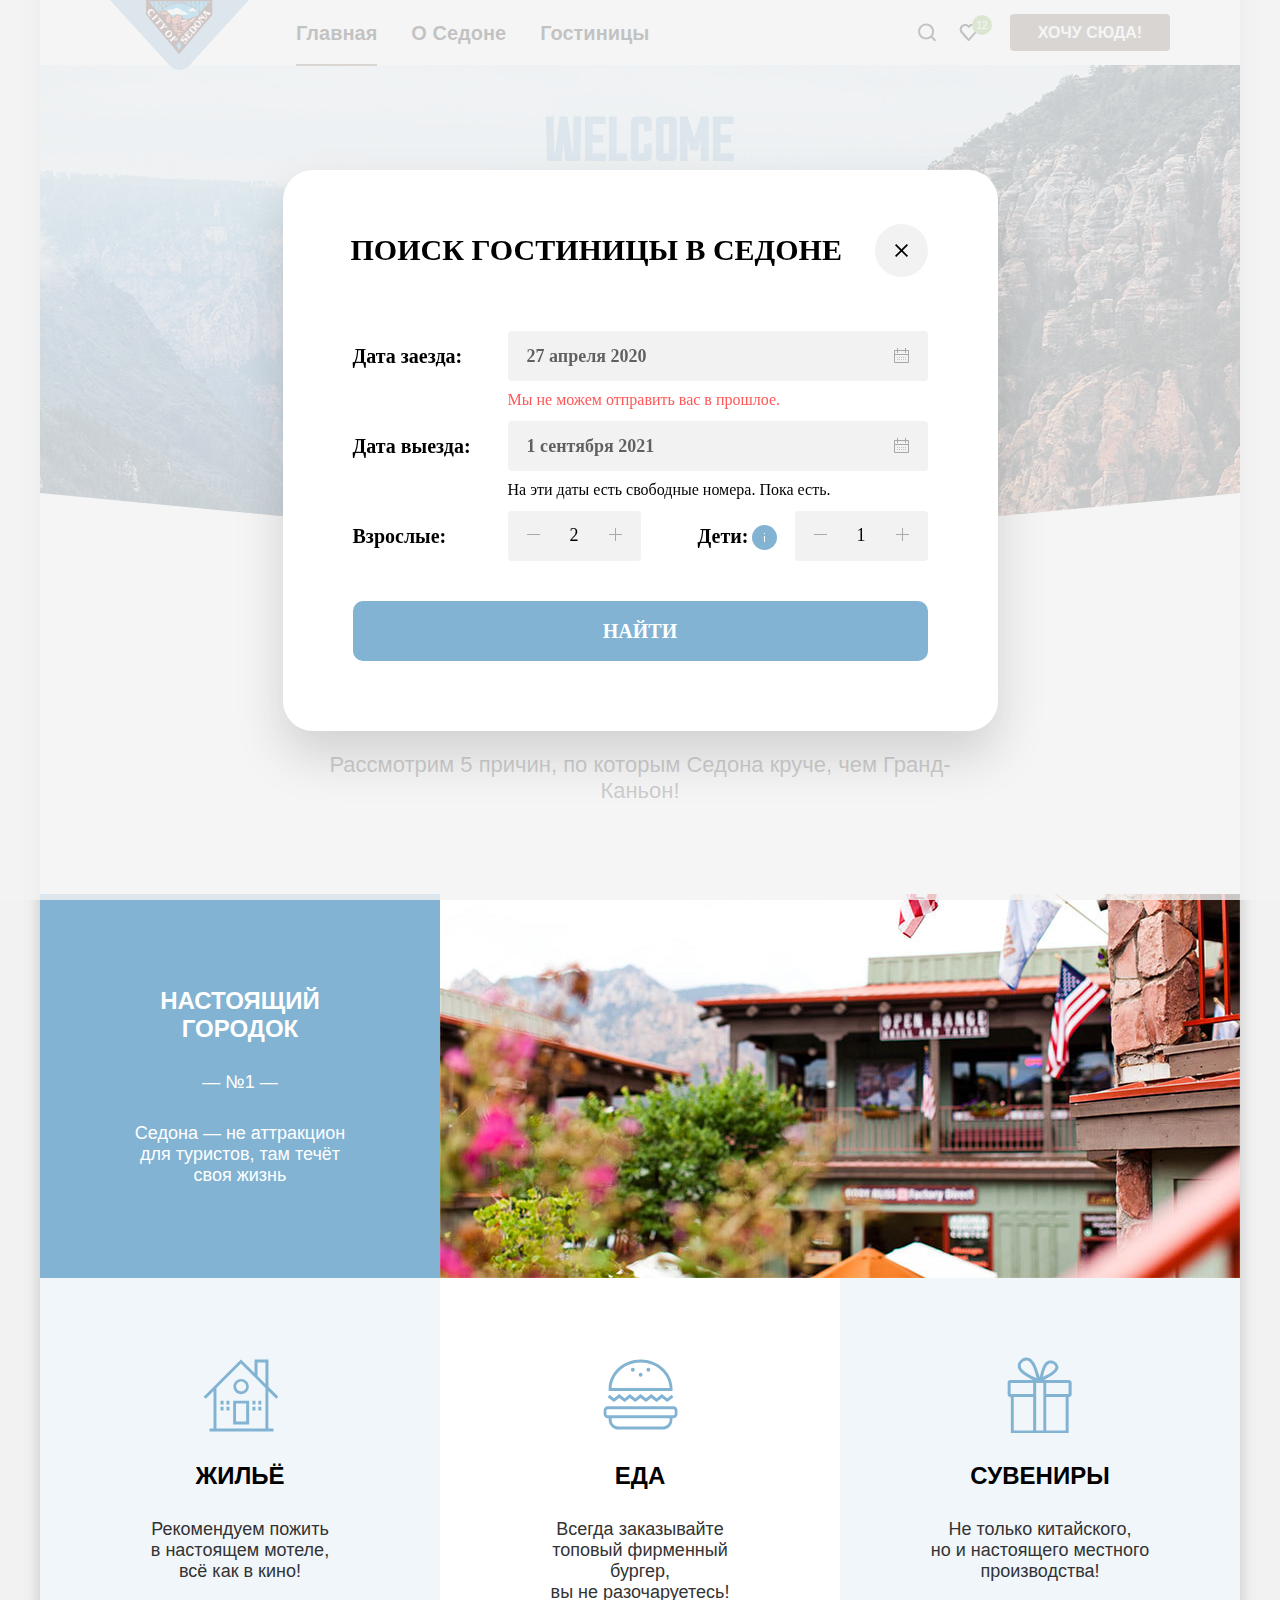
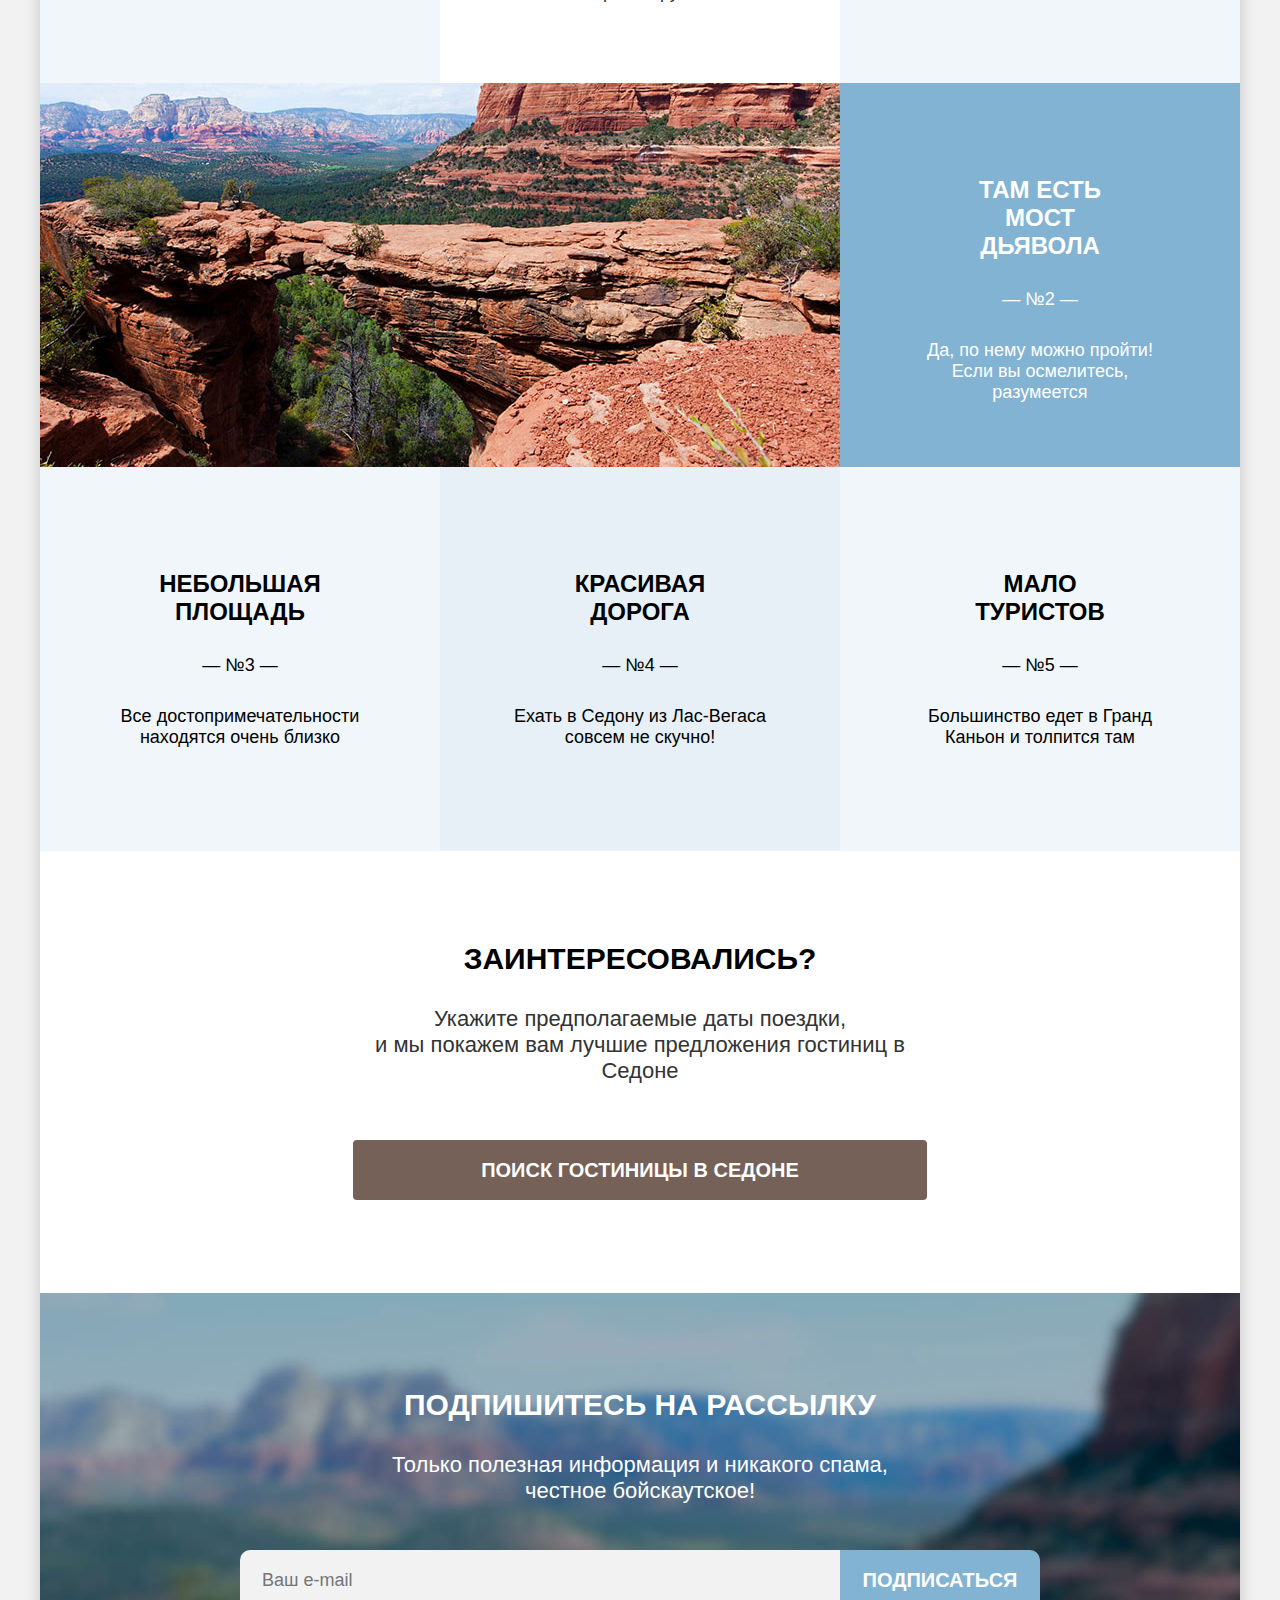
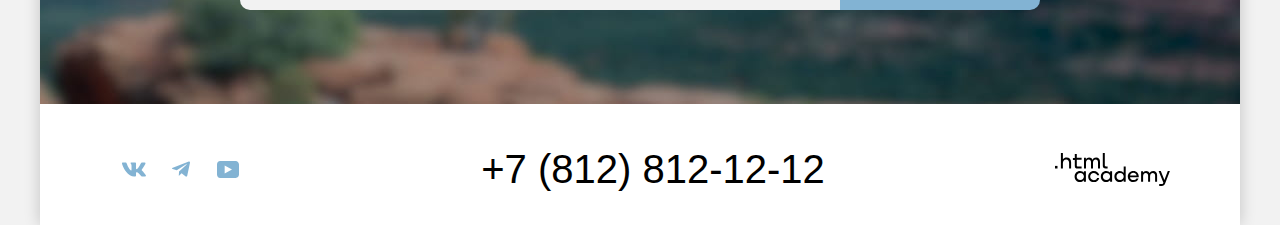
==== commit 896dbfb0: "fix: pixel perfect" ====
--- a/index.html
+++ b/index.html
@@ -166,7 +166,7 @@
     </p>
   </footer>
 </div>
-<div class="modal-container" style="display: none">
+<div class="modal-container">
   <div class="modal modal-hotel-search">
     <button class="modal-close-button" type="button">
       <span class="visually-hidden">Закрыть</span>
--- a/styles/styles.css
+++ b/styles/styles.css
@@ -154,7 +154,7 @@
 .apply-filters-button {
   border: none;
   line-height: 20px;
-  padding: 14px 35px;
+  padding: 14px 34px 14px 35px;
   margin-bottom: 17px;
 }
 
@@ -164,19 +164,19 @@
   border: none;
   text-transform: none;
   font-size: 16px;
-  letter-spacing: 1px;
-  width: fit-content;
+  min-width: 154px;
   height: auto;
   margin: 0 auto;
   font-weight: normal;
-  padding: 3px 12px 3px 10px;
+  padding: 3px 12px 3px 12px;
+}
+.clear-filters-button:focus {
+  outline: 3px solid #83B3D3;
+
+  border-radius: 4px;
 }
 .clear-filters-button:hover {
   color: rgba(255, 255, 255, 0.6);;
-}
-.clear-filters-button:focus {
-  outline: 3px solid #83B3D3;
-  border-radius: 4px;
 }
 .clear-filters-button:active {
   color: rgba(255, 255, 255, 0.3);
@@ -642,6 +642,7 @@
   display: flex;
   align-items: center;
   margin-bottom:40px;
+  margin-left: 1px;
 }
 .breadcrumbs-item {
   padding-right: 10px;
@@ -688,8 +689,11 @@
   border: 0 none;
 }
 .form-group-column {
+  display: flex;
   flex-grow: 1;
-  display: flex;
+}
+.form-group-column.first {
+
 }
 .form-group-column.second {
   justify-content: flex-end;
@@ -697,7 +701,7 @@
 .hotels-filter-group {
   border: 0 none;
   padding: 0;
-  margin: 0 70px 0 0;
+  margin: 0 71px 0 0;
 }
 
 .buttons-group {
@@ -756,7 +760,7 @@
 }
 
 .range-input {
-  width: 109px;
+  width: 111px;
   height: 44px;
   box-sizing: border-box;
   padding: 2px 10px 2px 18px;
@@ -769,9 +773,21 @@
   font-weight: 400;
 }
 .range-input-text {
-  padding: 2px 14px 2px 0;
+  width: 30px;
+  padding: 1px 14px 2px 0;
   color: rgba(255,255,255, 0.3);
   line-height: 40px;
+  box-sizing: border-box;
+}
+.to .range-input {
+  width: 104px;
+  box-sizing: border-box;
+  padding: 2px 8px 2px 13px;
+}
+.to .range-input-text {
+  width: 35px;
+  box-sizing: border-box;
+  padding: 1px 16px 2px 1px;
 }
 .range-scale-wrapper {
   padding: 0 10px;
@@ -899,6 +915,7 @@
   font-size: 30px;
   line-height: 36px;
   text-transform: uppercase;
+  margin-top: 10px;
 }
 
 .hotels-list {
@@ -925,9 +942,6 @@
 .hotel-card-button {
   min-width: 140px;
 }
-.hotel-card-ratings-stars {
-  align-self: center;
-}
 
 .hotel-card-link {
   display: block;
@@ -956,11 +970,13 @@
   color: #333333;
   background: #F2F2F2;
   border-radius: 4px;
-  padding: 9px 0 8px 0;
+  padding: 9px 9px 8px 11px;
   box-sizing: border-box;
 }
 .hotel-card-ratings-stars {
-  margin: 0 20px 0 0;
+  display: inline-block;
+  align-self: center;
+  margin: 0;
 }
 .hotel-card-ratings-stars span {
   background-image: url("../images/icons/icon-star.svg");
@@ -970,6 +986,7 @@
   width: 18px;
   height: 17px;
   margin-top: 3px;
+  margin-right: 2px;
 }
 
 /* Hotels Catalog Pagination */
@@ -984,7 +1001,7 @@
   content: '';
   width: 100%;
   border-top: 1px solid #E6E6E6;
-  margin-bottom: 30px;
+  margin-bottom: 29px;
 }
 .pagination {
   display: flex;
@@ -1004,11 +1021,11 @@
 
 .pagination-link {
   display: block;
+  box-sizing: border-box;
   text-align: center;
   font-weight: 700;
   font-size: 20px;
-  line-height: 54px;
-  padding: 2px;
+  padding: 18px 3px 19px;
   text-transform: uppercase;
   text-decoration: none;
   color: #FFFFFF;
@@ -1026,9 +1043,16 @@
 
 .pagination-settings {
   color: #333333;
+  align-self: self-start;
+  margin-top: 6px;
+}
+pagination-label {
+  display: inline;
+  margin-top: 6px;
 }
 .hotels-sorting-set {
   display: flex;
+  margin-top: 3px;
 }
 
 /* Hotels Sorting Buttons */
@@ -1054,13 +1078,12 @@
 .control {
   position: relative;
   display: block;
-  padding-left: 39px;
-}
-
+  padding-left: 40px;
+}
 .control-mark {
   position: absolute;
   top: 0;
-  left: 0;
+  left: 1px;
   width: 20px;
   height: 20px;
   border-radius: 4px;
@@ -1079,7 +1102,7 @@
 .control-input[type="checkbox"]:checked + .control-mark {
   background-image: url("../images/icons/icon-mark.svg");
   background-repeat: no-repeat;
-  background-position: center;
+  background-position: 4px 5px;
 }
 
 /* Radio Control */
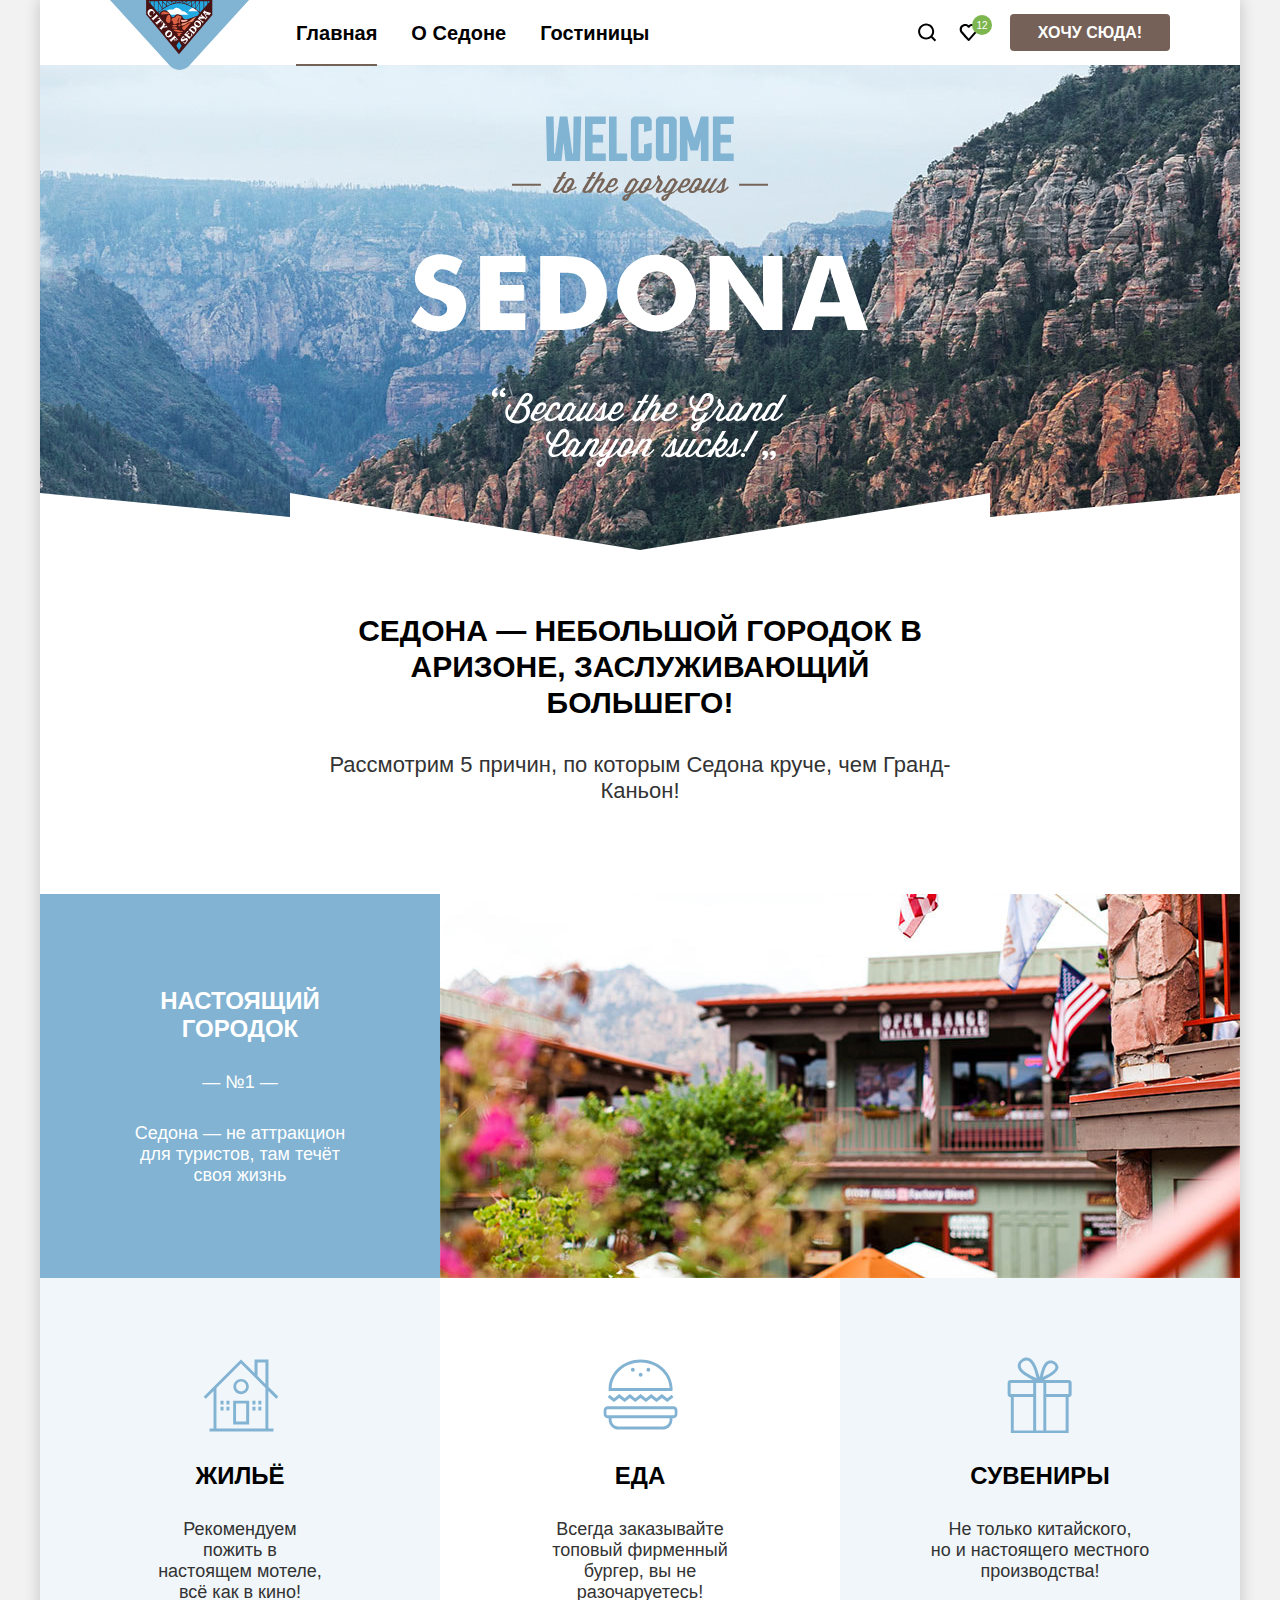
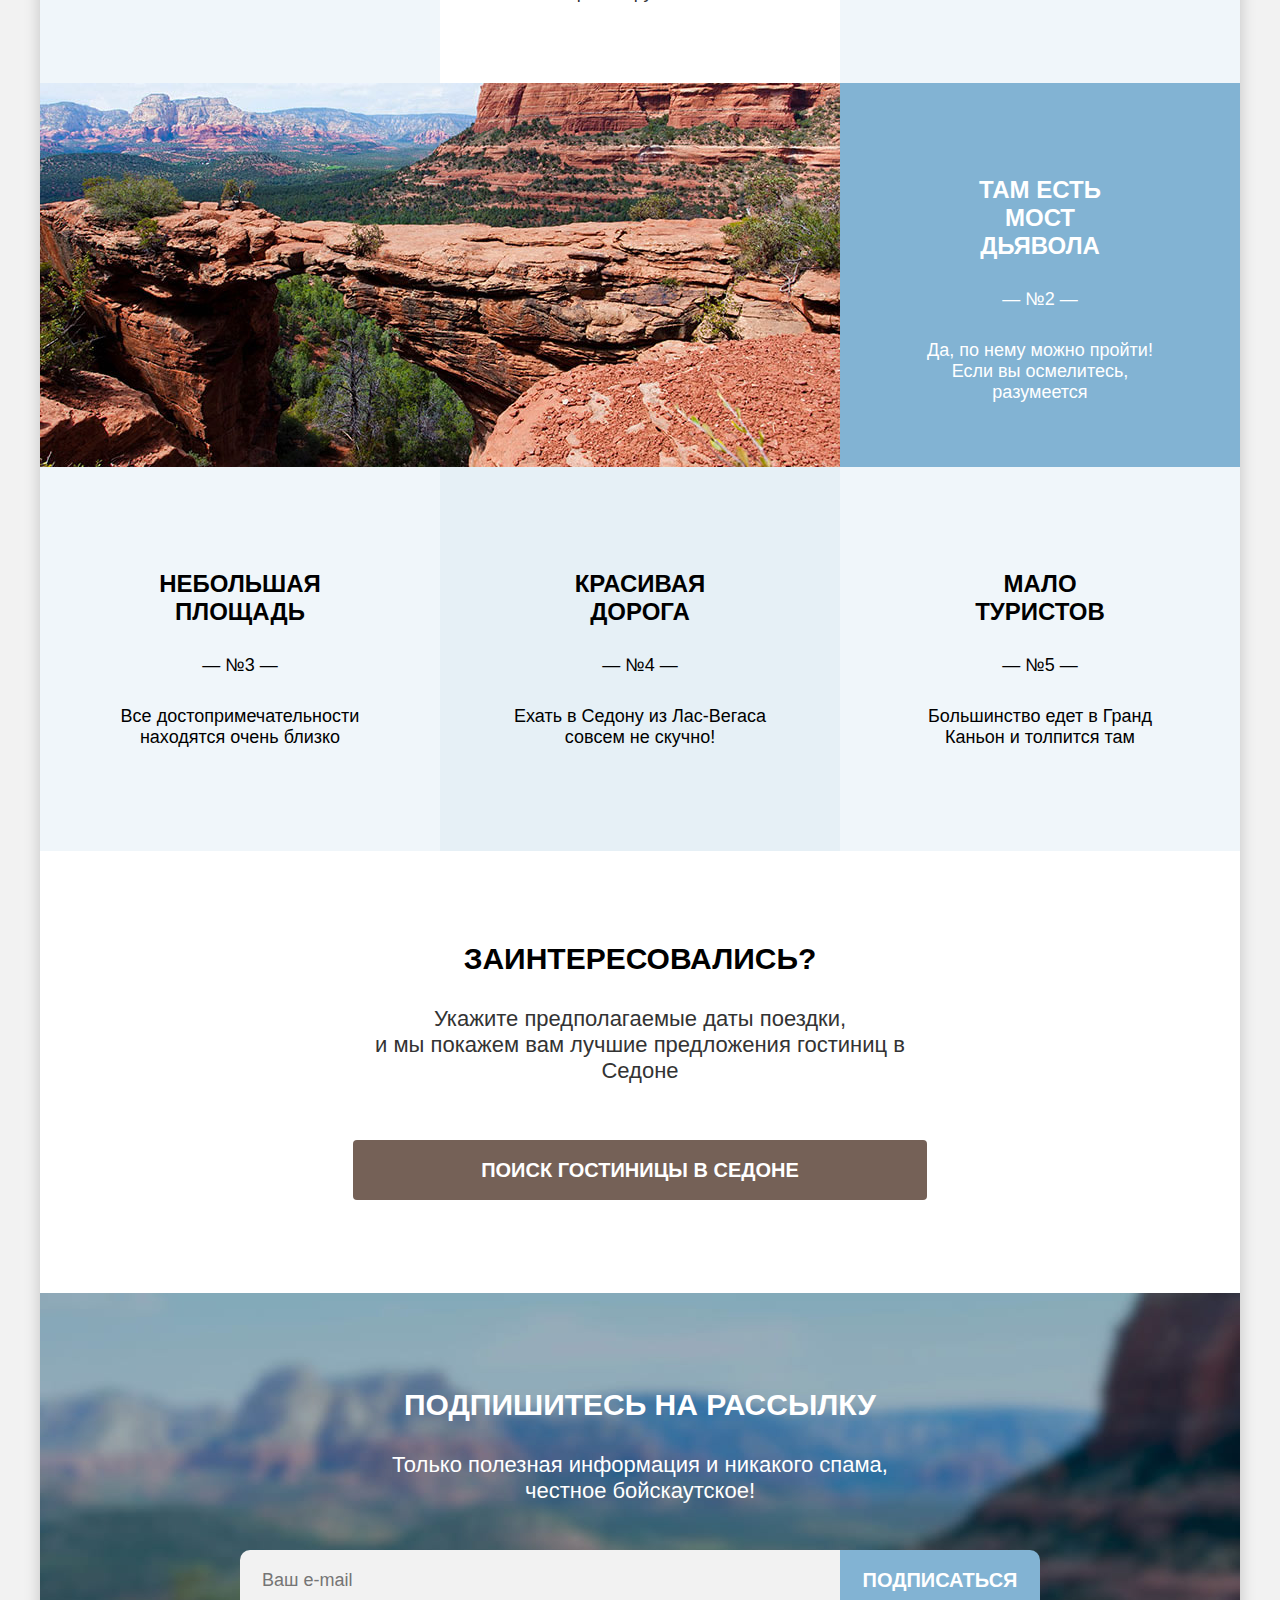
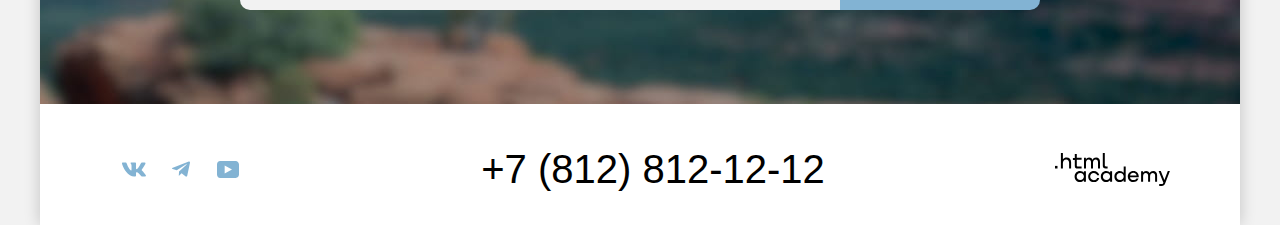
==== commit ff18cb8e: "fix: правки по критериям" ====
--- a/index.html
+++ b/index.html
@@ -4,218 +4,218 @@
   <meta charset="utf-8">
   <title>HTML Academy: Седона</title>
   <link rel="stylesheet" href="styles/styles.css">
-  <link rel="icon" type="image/x-icon" href="images/icons/favicon.svg">
+  <link rel="icon" type="image/x-icon" href="images/icons/favicon.png">
 </head>
 <body>
-<div class="wrapper">
-  <h1 class="visually-hidden">Добро пожаловать в Седону!</h1>
-  <header class="page-header">
-    <a class="page-header-logo"><img src="images/logo/city-of-sedona-logo.svg" width="139" height="70" alt="Логотип Седона"></a>
-    <nav class="navigation">
-      <h2 class="visually-hidden">Навигация по сайту</h2>
-      <ul class="navigation-list">
-        <li class="navigation-list-item item-current"><a class="navigation-list-link" href="#">Главная</a></li>
-        <li class="navigation-list-item"><a class="navigation-list-link" href="#">О Седоне</a></li>
-        <li class="navigation-list-item"><a class="navigation-list-link" href="catalog.html">Гостиницы</a></li>
-      </ul>
-      <ul class="navigation-user">
-        <li class="navigation-user-item">
-          <a class="navigation-user-link" href="#">
-            <span class="visually-hidden">Поиск</span>
-            <svg class="navigation-icon search" width="19" height="19" viewBox="0 0 19 19" fill="currentColor" xmlns="http://www.w3.org/2000/svg">
-              <path d="M18.1585 17.05L14.448 13.35C15.4508 12.05 16.1528 10.35 16.1528 8.44995C16.1528 4.04995 12.5426 0.449951 8.13013 0.449951C3.71764 0.449951 0.107422 4.14995 0.107422 8.54995C0.107422 12.95 3.71764 16.55 8.13013 16.55C9.93524 16.55 11.6401 15.95 13.044 14.85L16.7545 18.55L18.1585 17.05ZM8.13013 14.55C4.82076 14.55 2.1131 11.85 2.1131 8.54995C2.1131 5.24995 4.82076 2.54995 8.13013 2.54995C11.4395 2.54995 14.1472 5.24995 14.1472 8.54995C14.1472 11.85 11.4395 14.55 8.13013 14.55Z"/>
-            </svg>
-          </a>
-        </li>
-        <li class="navigation-user-item">
-          <a class="navigation-user-link" href="#">
-            <span class="visually-hidden">Избранное</span>
-            <span class="badge">12</span>
-            <svg class="navigation-icon favourite" width="19" height="17" viewBox="0 0 19 17" fill="currentColor" xmlns="http://www.w3.org/2000/svg">
-              <path d="M9.57663 17C9.27578 17 8.97493 16.9 8.77436 16.6C3.35903 10.5 2.05534 9.1 1.75449 8.7C1.0525 7.8 0.651367 6.6 0.651367 5.4C0.651367 2.4 3.05818 0 6.16698 0C7.47067 0 8.67407 0.5 9.67691 1.3C10.6797 0.5 11.9834 0 13.1868 0C16.1954 0 18.7025 2.4 18.7025 5.4C18.7025 6.7 18.201 7.9 17.3988 8.8L10.3789 16.7C10.1783 16.9 9.97776 17 9.57663 17ZM3.5596 7.5C3.86045 7.9 7.06953 11.5 9.67691 14.4L15.8945 7.4C16.3959 6.9 16.5965 6.2 16.5965 5.4C16.5965 3.6 15.0922 2.1 13.2871 2.1C12.2843 2.1 11.2815 2.6 10.5795 3.4C10.2786 3.7 9.97776 3.8 9.67691 3.8C9.37606 3.8 9.07521 3.6 8.87464 3.4C8.17265 2.6 7.16982 2.1 6.16698 2.1C4.36187 2.1 2.85761 3.6 2.85761 5.4C2.75733 6.3 3.15846 7 3.5596 7.5C3.45931 7.5 3.45931 7.5 3.5596 7.5Z"/>
-            </svg>
-          </a>
-        </li>
-        <li class="navigation-user-item">
-          <a href="#" class="button button-brown navigation-button">Хочу сюда!</a>
-        </li>
-      </ul>
-    </nav>
-  </header>
-  <main class="main-container main-index">
-    <div class="intro">
-      <img class="intro-banner-text" src="images/backgrounds/welcome-text.svg" width="458" height="352" alt="Welcome to the gorgeous Sedona">
+  <div class="wrapper">
+    <h1 class="visually-hidden">Добро пожаловать в Седону!</h1>
+    <header class="page-header">
+      <a class="page-header-logo"><img src="images/logo/city-of-sedona-logo.svg" width="139" height="70" alt="Логотип Седона"></a>
+      <nav class="navigation">
+        <h2 class="visually-hidden">Навигация по сайту</h2>
+        <ul class="navigation-list">
+          <li class="navigation-list-item item-current"><a class="navigation-list-link" href="#">Главная</a></li>
+          <li class="navigation-list-item"><a class="navigation-list-link" href="#">О Седоне</a></li>
+          <li class="navigation-list-item"><a class="navigation-list-link" href="catalog.html">Гостиницы</a></li>
+        </ul>
+        <ul class="navigation-user">
+          <li class="navigation-user-item">
+            <a class="navigation-user-link" href="#">
+              <span class="visually-hidden">Поиск</span>
+              <svg class="navigation-icon search" width="19" height="19" viewBox="0 0 19 19" fill="currentColor" xmlns="http://www.w3.org/2000/svg">
+                <path d="M18.1585 17.05L14.448 13.35C15.4508 12.05 16.1528 10.35 16.1528 8.44995C16.1528 4.04995 12.5426 0.449951 8.13013 0.449951C3.71764 0.449951 0.107422 4.14995 0.107422 8.54995C0.107422 12.95 3.71764 16.55 8.13013 16.55C9.93524 16.55 11.6401 15.95 13.044 14.85L16.7545 18.55L18.1585 17.05ZM8.13013 14.55C4.82076 14.55 2.1131 11.85 2.1131 8.54995C2.1131 5.24995 4.82076 2.54995 8.13013 2.54995C11.4395 2.54995 14.1472 5.24995 14.1472 8.54995C14.1472 11.85 11.4395 14.55 8.13013 14.55Z"/>
+              </svg>
+            </a>
+          </li>
+          <li class="navigation-user-item">
+            <a class="navigation-user-link" href="#">
+              <span class="visually-hidden">Избранное</span>
+              <span class="badge">12</span>
+              <svg class="navigation-icon favourite" width="19" height="17" viewBox="0 0 19 17" fill="currentColor" xmlns="http://www.w3.org/2000/svg">
+                <path d="M9.57663 17C9.27578 17 8.97493 16.9 8.77436 16.6C3.35903 10.5 2.05534 9.1 1.75449 8.7C1.0525 7.8 0.651367 6.6 0.651367 5.4C0.651367 2.4 3.05818 0 6.16698 0C7.47067 0 8.67407 0.5 9.67691 1.3C10.6797 0.5 11.9834 0 13.1868 0C16.1954 0 18.7025 2.4 18.7025 5.4C18.7025 6.7 18.201 7.9 17.3988 8.8L10.3789 16.7C10.1783 16.9 9.97776 17 9.57663 17ZM3.5596 7.5C3.86045 7.9 7.06953 11.5 9.67691 14.4L15.8945 7.4C16.3959 6.9 16.5965 6.2 16.5965 5.4C16.5965 3.6 15.0922 2.1 13.2871 2.1C12.2843 2.1 11.2815 2.6 10.5795 3.4C10.2786 3.7 9.97776 3.8 9.67691 3.8C9.37606 3.8 9.07521 3.6 8.87464 3.4C8.17265 2.6 7.16982 2.1 6.16698 2.1C4.36187 2.1 2.85761 3.6 2.85761 5.4C2.75733 6.3 3.15846 7 3.5596 7.5C3.45931 7.5 3.45931 7.5 3.5596 7.5Z"/>
+              </svg>
+            </a>
+          </li>
+          <li class="navigation-user-item">
+            <a href="#" class="button button-brown navigation-button">Хочу сюда!</a>
+          </li>
+        </ul>
+      </nav>
+    </header>
+    <main class="main-container main-index">
+      <div class="intro">
+        <img class="intro-banner-text" src="images/backgrounds/welcome-text.svg" width="458" height="352" alt="Welcome to the gorgeous Sedona">
+      </div>
+      <section class="advantages">
+        <h2 class="visually-hidden">Наши преимущества</h2>
+        <div class="advantages-section-header">
+          <h3 class="advantages-section-title">Седона — небольшой городок в Аризоне, заслуживающий большего!</h3>
+          <p class="advantages-section-subtitle">Рассмотрим 5 причин, по которым Седона круче, чем Гранд-Каньон!</p>
+        </div>
+        <ol class="advantages-list">
+          <li class="advantages-item has-image">
+            <div class="advantages-tile">
+              <h3 class="advantages-title">Настоящий городок</h3>
+              <p class="advantages-description">Седона — не аттракцион для туристов, там течёт своя жизнь</p>
+            </div>
+            <img class="advantages-image" src="images/photos/photo-01.jpg" width="800" height="384" alt="Седона — не аттракцион для туристов, там течёт своя жизнь">
+            <ul class="advantages-features">
+              <li class="advantages-feature home">
+                <h3 class="advantages-feature-title">Жильё</h3>
+                <p class="advantages-feature-description home">Рекомендуем пожить в настоящем мотеле, всё как в кино!</p>
+              </li>
+              <li class="advantages-feature food">
+                <h3 class="advantages-feature-title">Еда</h3>
+                <p class="advantages-feature-description food">Всегда заказывайте<br> топовый фирменный бургер, вы не разочаруетесь!</p>
+              </li>
+              <li class="advantages-feature souvenirs">
+                <h3 class="advantages-feature-title">Сувениры</h3>
+                <p class="advantages-feature-description">Не только китайского,<br> но и настоящего местного производства!</p>
+              </li>
+            </ul>
+          </li>
+          <li class="advantages-item has-image">
+            <img class="advantages-image" src="images/photos/photo-02.jpg" width="800" height="384" alt="Мост дьявола">
+            <div class="advantages-tile">
+              <h3 class="advantages-title">Там есть<br> мост дьявола</h3>
+              <p class="advantages-description">Да, по нему можно пройти! Если вы осмелитесь,<br>разумеется</p>
+            </div>
+          </li>
+          <li class="advantages-item">
+            <h3 class="advantages-title">Небольшая площадь</h3>
+            <p class="advantages-description">Все достопримечательности находятся очень близко</p>
+          </li>
+          <li class="advantages-item">
+            <h3 class="advantages-title">Красивая дорога</h3>
+            <p class="advantages-description">Ехать в Седону из Лас-Вегаса совсем не скучно!</p>
+          </li>
+          <li class="advantages-item">
+            <h3 class="advantages-title">Мало туристов</h3>
+            <p class="advantages-description">Большинство едет в Гранд Каньон и толпится там</p>
+          </li>
+        </ol>
+      </section>
+      <section class="search-hotels">
+        <h2 class="visually-hidden">Поиск отеля</h2>
+        <p class="search-title">Заинтересовались?</p>
+        <p class="search-description">Укажите предполагаемые даты поездки,<br>и мы покажем вам лучшие предложения гостиниц в Седоне</p>
+        <button class="button button-brown search-button" type="button">ПОИСК ГОСТИНИЦЫ В СЕДОНЕ</button>
+      </section>
+      <section class="subscription">
+        <h2 class="visually-hidden">Форма подписки на рассылку</h2>
+        <p class="subscription-title">Подпишитесь на рассылку</p>
+        <p class="subscription-description">Только полезная информация и никакого спама, честное бойскаутское!</p>
+        <form action="https://echo.htmlacademy.ru" class="subscription-form" method="post">
+          <input class="subscription-form-input" type="email" name="subscription-form-email" placeholder="Ваш e-mail">
+          <button class="button button-blue subscription-button" type="submit">ПОДПИСАТЬСЯ</button>
+        </form>
+      </section>
+    </main>
+    <footer class="page-footer">
+      <section class="footer-social">
+        <h2 class="visually-hidden">Давайте дружить</h2>
+        <ul class="footer-social-list">
+          <li class="footer-social-item">
+            <a class="button-socials" href="https://vk.com/htmlacademy">
+              <span class="visually-hidden">ВКонтакте</span>
+              <svg width="24" height="15" viewBox="0 0 24 15" fill="currentColor" xmlns="http://www.w3.org/2000/svg">
+                <path fill-rule="evenodd" clip-rule="evenodd" d="M23.45 1.448C23.616 0.902 23.45 0.5 22.655 0.5H20.03C19.362 0.5 19.054 0.847 18.887 1.23C18.887 1.23 17.552 4.426 15.661 6.502C15.049 7.104 14.771 7.295 14.437 7.295C14.27 7.295 14.019 7.104 14.019 6.557V1.448C14.019 0.792 13.835 0.5 13.279 0.5H9.151C8.734 0.5 8.483 0.804 8.483 1.093C8.483 1.714 9.429 1.858 9.526 3.606V7.404C9.526 8.237 9.373 8.388 9.039 8.388C8.149 8.388 5.984 5.177 4.699 1.503C4.45 0.788 4.198 0.5 3.527 0.5H0.9C0.15 0.5 0 0.847 0 1.23C0 1.912 0.89 5.3 4.145 9.781C6.315 12.841 9.37 14.5 12.153 14.5C13.822 14.5 14.028 14.132 14.028 13.497V11.184C14.028 10.447 14.186 10.3 14.715 10.3C15.105 10.3 15.772 10.492 17.33 11.967C19.11 13.716 19.403 14.5 20.405 14.5H23.03C23.78 14.5 24.156 14.132 23.94 13.404C23.702 12.68 22.852 11.629 21.725 10.382C21.113 9.672 20.195 8.907 19.916 8.524C19.527 8.033 19.638 7.814 19.916 7.377C19.916 7.377 23.116 2.951 23.449 1.448H23.45Z"/>
+              </svg>
+            </a>
+          </li>
+          <li class="footer-social-item">
+            <a class="button-socials" href="https://t.me/htmlacademy">
+              <span class="visually-hidden">Телеграм</span>
+              <svg width="18" height="16" viewBox="0 0 18 16" fill="currentColor" xmlns="http://www.w3.org/2000/svg">
+                <path d="M16.7855 0.59926L0.840977 6.74776C-0.247172 7.18481 -0.240877 7.79184 0.641333 8.06253L4.73493 9.33953L14.2063 3.3637C14.6542 3.09121 15.0634 3.2378 14.727 3.53636L7.05332 10.4619H7.05152L7.05332 10.4628L6.77094 14.6823C7.18462 14.6823 7.36718 14.4925 7.5992 14.2686L9.58754 12.3351L13.7234 15.39C14.486 15.81 15.0337 15.5941 15.2234 14.6841L17.9384 1.88885C18.2163 0.774623 17.513 0.270117 16.7855 0.59926Z"/>
+              </svg>
+            </a>
+          </li>
+          <li class="footer-social-item">
+            <a class="button-socials" href="https://www.youtube.com/user/htmlacademyru">
+              <span class="visually-hidden">YouTube</span>
+              <svg width="22" height="17" viewBox="0 0 22 17" fill="currentColor" xmlns="http://www.w3.org/2000/svg">
+                <path d="M18.607 0H3.17413C1.31343 0 0 1.59375 0 3.4V13.4937C0 15.4062 1.31343 17 3.17413 17H18.8259C20.4677 17 22 15.4062 22 13.6V3.4C21.7811 1.59375 20.4677 0 18.607 0ZM7.66169 12.5375V4.4625L14.995 8.5L7.66169 12.5375Z"/>
+              </svg>
+            </a>
+          </li>
+        </ul>
+      </section>
+      <section class="footer-contacts">
+        <h2 class="visually-hidden">Контакты</h2>
+        <a class="footer-contacts-phone" href="tel:+7(812)8121212">+7 (812) 812-12-12</a>
+      </section>
+      <p class="footer-logo">
+        <a class="htmlacademy-link" href="https://htmlacademy.ru/">
+          <span class="visually-hidden">Сделано в .html academy</span>
+          <svg width="115" height="33" viewBox="0 0 115 33" fill="currentColor" xmlns="http://www.w3.org/2000/svg">
+            <path d="M0 12.9V15.5H2.5V12.9H0Z" fill="currentColor"/>
+            <path d="M11.6 4.5C10 4.5 8.8 5.2 8 6.2H7.9V0H5.9V15.5H7.9V10.2C7.9 8.1 9.2 6.6 11.2 6.6C13 6.6 14.1 8 14.1 9.8V15.5H16.1V9.4C16.2 6.4 14.3 4.5 11.6 4.5Z" fill="currentColor"/>
+            <path d="M26.6 4.8H21.8V1.1H19.8V4.9H17.9V6.9H19.8V12.9C19.8 14.6 20.8 15.6 22.5 15.6H26.6V13.6H22.9C22.2 13.6 21.8 13.2 21.8 12.5V6.8H26.6V4.8Z" fill="currentColor"/>
+            <path d="M41.1 4.6C39.5 4.6 38.2 5.4 37.6 6.7H37.5C36.9 5.5 35.7 4.6 34.1 4.6C32.7 4.6 31.6 5.4 31 6.4H30.9V4.8H29V15.4H31V10C31 8 32 6.5 33.6 6.5C35.1 6.5 36 7.5 36 9.1V15.4H38V9.8C38 7.4 39.4 6.5 40.6 6.5C42.1 6.5 43 7.5 43 9.1V15.4H45V8.9C45.1 6.4 43.6 4.6 41.1 4.6Z" fill="currentColor"/>
+            <path d="M47.8 12.7C47.8 14.4 48.8 15.4 50.6 15.4H52.6V13.4H50.9C50.2 13.4 49.8 13 49.8 12.3V0H47.8V12.7Z" fill="currentColor"/>
+            <path d="M28.9 19.7C28 18.6 26.7 17.9 25 17.9C21.9 17.9 19.6 20.2 19.6 23.5C19.6 26.8 21.9 29.1 25 29.1C26.8 29.1 28 28.3 28.8 27.2H28.9V28.8H30.9V18.2H28.9V19.7ZM25.3 27.1C23.1 27.1 21.7 25.5 21.7 23.5C21.7 21.5 23.1 19.9 25.3 19.9C27.5 19.9 28.9 21.5 28.9 23.5C28.9 25.4 27.5 27.1 25.3 27.1Z" fill="currentColor"/>
+            <path d="M44.2 22C43.7 19.6 41.6 17.9 38.8 17.9C35.4 17.9 33.2 20.4 33.2 23.5C33.2 26.6 35.4 29.1 38.8 29.1C41.6 29.1 43.7 27.3 44.2 24.9H42.1C41.7 26.2 40.4 27.2 38.8 27.2C36.6 27.2 35.2 25.6 35.2 23.6C35.2 21.6 36.6 20 38.8 20C40.4 20 41.6 21 42.1 22.2H44.2V22Z" fill="currentColor"/>
+            <path d="M55.1 19.7C54.2 18.6 52.9 17.9 51.2 17.9C48.1 17.9 45.8 20.2 45.8 23.5C45.8 26.8 48.1 29.1 51.2 29.1C53 29.1 54.2 28.3 55 27.2H55.1V28.8H57.1V18.2H55.1V19.7ZM51.5 27.1C49.3 27.1 47.9 25.5 47.9 23.5C47.9 21.5 49.3 19.9 51.5 19.9C53.7 19.9 55.1 21.5 55.1 23.5C55.1 25.4 53.6 27.1 51.5 27.1Z" fill="currentColor"/>
+            <path d="M68.7 19.8C67.8 18.7 66.5 17.9 64.8 17.9C61.7 17.9 59.4 20.2 59.4 23.5C59.4 26.8 61.6 29.1 64.8 29.1C66.5 29.1 67.8 28.3 68.6 27.3H68.7V28.8H70.7V13.4H68.7V19.8ZM65.1 27.1C62.9 27.1 61.5 25.5 61.5 23.5C61.5 21.5 62.9 19.9 65.1 19.9C67.3 19.9 68.7 21.5 68.7 23.5C68.6 25.5 67.2 27.1 65.1 27.1Z" fill="currentColor"/>
+            <path d="M78.3 17.9C75 17.9 72.8 20.4 72.8 23.5C72.8 26.5 74.9 29.1 78.3 29.1C80.8 29.1 82.8 27.8 83.5 25.5H81.4C80.9 26.5 79.8 27.1 78.4 27.1C76.5 27.1 75.1 25.8 75 24.2H83.8C84 20.6 81.8 17.9 78.3 17.9ZM78.3 19.8C80 19.8 81.3 20.8 81.6 22.4H75.1C75.4 20.9 76.6 19.8 78.3 19.8Z" fill="currentColor"/>
+            <path d="M98.2 17.9C96.6 17.9 95.3 18.7 94.6 19.9H94.5C93.9 18.7 92.7 17.9 91.1 17.9C89.7 17.9 88.6 18.6 88 19.7V18.2H86.1V28.8H88.1V23.4C88.1 21.4 89.1 20 90.7 19.9C92.2 19.9 93.1 20.9 93.1 22.5V28.8H95.1V23.2C95.1 20.8 96.5 19.9 97.7 19.9C99.2 19.9 100.1 20.9 100.1 22.5V28.8H102.1V22.3C102.2 19.7 100.7 17.9 98.2 17.9Z" fill="currentColor"/>
+            <path d="M109.4 27L105.8 18.1H103.6L108.4 29.7C108.1 30.6 107.7 30.9 106.7 30.9H104.2V32.9H106.7C108.5 32.9 109.5 32.1 110.2 30.3L114.9 18.1H112.8L109.4 27Z" fill="currentColor"/>
+          </svg>
+        </a>
+      </p>
+    </footer>
+  </div>
+  <div class="modal-container" style="display: none">
+    <div class="modal modal-hotel-search">
+      <button class="modal-close-button" type="button">
+        <span class="visually-hidden">Закрыть</span>
+        <span class="icon-close"></span>
+      </button>
+      <section class="modal-content">
+        <h2 class="modal-title">Поиск гостиницы в Седоне</h2>
+        <form class="modal-hotel-search-form">
+          <label for="date_in" class="modal-label">Дата заезда:</label>
+          <input type="hidden" name="date_in" />
+          <button id="date_in" class="date-field" type="button">
+            <span class="date-value">27 апреля 2020</span>
+            <span class="calendar"></span>
+          </button>
+          <p class="field-info error">Мы не можем отправить вас в прошлое.</p>
+          <label for="date_out" class="modal-label">Дата выезда:</label>
+          <input type="hidden" name="date_out" />
+          <button id="date_out" class="date-field" type="button">
+            <span class="date-value">1 сентября 2021</span>
+            <span class="calendar"></span>
+          </button>
+          <p class="field-info">На эти даты есть свободные номера. Пока есть.</p>
+          <label for="adults" class="modal-label">Взрослые:</label>
+          <div class="count-field">
+            <div class="counter-button-wrapper">
+              <button type="button" class="counter-button"><span class="decrement"></span></button>
+            </div>
+            <input id="adults" name="adults" type="text" class="count-input" value="2" />
+            <div class="counter-button-wrapper">
+              <button type="button" class="counter-button"><span class="increment"></span></button>
+            </div>
+          </div>
+          <label for="children" class="modal-label children-label">Дети:</label>
+          <button class="tooltip-toggle" type="button" aria-labelledby="children-tooltip-label">
+            <span class="children-info-popup" role="tooltip" id="children-tooltip-label">Укажите количество детей, которые будут с вами, возраст которых от 6 до 18 лет. Дети до 6 лет размещаются бесплатно.</span>
+          </button>
+          <div class="count-field">
+            <div class="counter-button-wrapper">
+              <button type="button" class="counter-button"><span class="decrement"></span></button>
+            </div>
+            <input id="children" name="children" type="text" class="count-input" value="1" />
+            <div class="counter-button-wrapper">
+              <button type="button" class="counter-button"><span class="increment"></span></button>
+            </div>
+          </div>
+          <button type="submit" class="button button-blue button-submit">Найти</button>
+        </form>
+      </section>
     </div>
-    <section class="advantages">
-      <h2 class="visually-hidden">Наши преимущества</h2>
-      <div class="advantages-section-header">
-        <h3 class="advantages-section-title">Седона — небольшой городок в Аризоне, заслуживающий большего!</h3>
-        <p class="advantages-section-subtitle">Рассмотрим 5 причин, по которым Седона круче, чем Гранд-Каньон!</p>
-      </div>
-      <ol class="advantages-list">
-        <li class="advantages-item has-image">
-          <div class="advantages-tile">
-            <h3 class="advantages-title">Настоящий городок</h3>
-            <p class="advantages-description">Седона — не аттракцион для туристов, там течёт своя жизнь</p>
-          </div>
-          <img class="advantages-image" src="images/photos/photo-01.jpg" width="800" height="384">
-          <ul class="advantages-features">
-            <li class="advantages-feature home">
-              <h3 class="advantages-feature-title">Жильё</h3>
-              <p class="advantages-feature-description">Рекомендуем пожить<br>в настоящем мотеле,<br>всё как в кино!</p>
-            </li>
-            <li class="advantages-feature food">
-              <h3 class="advantages-feature-title">Еда</h3>
-              <p class="advantages-feature-description">Всегда заказывайте<br>топовый фирменный бургер,<br>вы не разочаруетесь!</p>
-            </li>
-            <li class="advantages-feature souvenirs">
-              <h3 class="advantages-feature-title">Сувениры</h3>
-              <p class="advantages-feature-description">Не только китайского,<br>но и настоящего местного производства!</p>
-            </li>
-          </ul>
-        </li>
-        <li class="advantages-item has-image">
-          <img class="advantages-image" src="images/photos/photo-02.jpg" width="800" height="384">
-          <div class="advantages-tile">
-            <h3 class="advantages-title">Там есть<br> мост дьявола</h3>
-            <p class="advantages-description">Да, по нему можно пройти!<br> Если вы осмелитесь,<br>разумеется</p>
-          </div>
-        </li>
-        <li class="advantages-item">
-          <h3 class="advantages-title">Небольшая площадь</h3>
-          <p class="advantages-description">Все достопримечательности находятся очень близко</p>
-        </li>
-        <li class="advantages-item">
-          <h3 class="advantages-title">Красивая дорога</h3>
-          <p class="advantages-description">Ехать в Седону из Лас-Вегаса совсем не скучно!</p>
-        </li>
-        <li class="advantages-item">
-          <h3 class="advantages-title">Мало туристов</h3>
-          <p class="advantages-description">Большинство едет в Гранд Каньон и толпится там</p>
-        </li>
-      </ol>
-    </section>
-    <section class="search-hotels">
-      <h2 class="visually-hidden">Поиск отеля</h2>
-      <p class="search-title">Заинтересовались?</p>
-      <p class="search-description">Укажите предполагаемые даты поездки,<br>и мы покажем вам лучшие предложения гостиниц в Седоне</p>
-      <button class="button button-brown search-button" type="button">ПОИСК ГОСТИНИЦЫ В СЕДОНЕ</button>
-    </section>
-    <section class="subscription">
-      <h2 class="visually-hidden">Форма подписки на рассылку</h2>
-      <p class="subscription-title">Подпишитесь на рассылку</p>
-      <p class="subscription-description">Только полезная информация и никакого спама, честное бойскаутское!</p>
-      <form action="https://echo.htmlacademy.ru" class="subscription-form" method="post">
-        <input class="subscription-form-input" type="email" name="subscription-form-email" placeholder="Ваш e-mail">
-        <button class="button button-blue subscription-button" type="submit">ПОДПИСАТЬСЯ</button>
-      </form>
-    </section>
-  </main>
-  <footer class="page-footer">
-    <section class="footer-social">
-      <h2 class="visually-hidden">Давайте дружить</h2>
-      <ul class="footer-social-list">
-        <li class="footer-social-item">
-          <a class="button-socials" href="https://vk.com/htmlacademy">
-            <span class="visually-hidden">ВКонтакте</span>
-            <svg width="24" height="15" viewBox="0 0 24 15" fill="currentColor" xmlns="http://www.w3.org/2000/svg">
-              <path fill-rule="evenodd" clip-rule="evenodd" d="M23.45 1.448C23.616 0.902 23.45 0.5 22.655 0.5H20.03C19.362 0.5 19.054 0.847 18.887 1.23C18.887 1.23 17.552 4.426 15.661 6.502C15.049 7.104 14.771 7.295 14.437 7.295C14.27 7.295 14.019 7.104 14.019 6.557V1.448C14.019 0.792 13.835 0.5 13.279 0.5H9.151C8.734 0.5 8.483 0.804 8.483 1.093C8.483 1.714 9.429 1.858 9.526 3.606V7.404C9.526 8.237 9.373 8.388 9.039 8.388C8.149 8.388 5.984 5.177 4.699 1.503C4.45 0.788 4.198 0.5 3.527 0.5H0.9C0.15 0.5 0 0.847 0 1.23C0 1.912 0.89 5.3 4.145 9.781C6.315 12.841 9.37 14.5 12.153 14.5C13.822 14.5 14.028 14.132 14.028 13.497V11.184C14.028 10.447 14.186 10.3 14.715 10.3C15.105 10.3 15.772 10.492 17.33 11.967C19.11 13.716 19.403 14.5 20.405 14.5H23.03C23.78 14.5 24.156 14.132 23.94 13.404C23.702 12.68 22.852 11.629 21.725 10.382C21.113 9.672 20.195 8.907 19.916 8.524C19.527 8.033 19.638 7.814 19.916 7.377C19.916 7.377 23.116 2.951 23.449 1.448H23.45Z"/>
-            </svg>
-          </a>
-        </li>
-        <li class="footer-social-item">
-          <a class="button-socials" href="https://t.me/htmlacademy">
-            <span class="visually-hidden">Телеграм</span>
-            <svg width="18" height="16" viewBox="0 0 18 16" fill="currentColor" xmlns="http://www.w3.org/2000/svg">
-              <path d="M16.7855 0.59926L0.840977 6.74776C-0.247172 7.18481 -0.240877 7.79184 0.641333 8.06253L4.73493 9.33953L14.2063 3.3637C14.6542 3.09121 15.0634 3.2378 14.727 3.53636L7.05332 10.4619H7.05152L7.05332 10.4628L6.77094 14.6823C7.18462 14.6823 7.36718 14.4925 7.5992 14.2686L9.58754 12.3351L13.7234 15.39C14.486 15.81 15.0337 15.5941 15.2234 14.6841L17.9384 1.88885C18.2163 0.774623 17.513 0.270117 16.7855 0.59926Z"/>
-            </svg>
-          </a>
-        </li>
-        <li class="footer-social-item">
-          <a class="button-socials" href="https://www.youtube.com/user/htmlacademyru">
-            <span class="visually-hidden">YouTube</span>
-            <svg width="22" height="17" viewBox="0 0 22 17" fill="currentColor" xmlns="http://www.w3.org/2000/svg">
-              <path d="M18.607 0H3.17413C1.31343 0 0 1.59375 0 3.4V13.4937C0 15.4062 1.31343 17 3.17413 17H18.8259C20.4677 17 22 15.4062 22 13.6V3.4C21.7811 1.59375 20.4677 0 18.607 0ZM7.66169 12.5375V4.4625L14.995 8.5L7.66169 12.5375Z"/>
-            </svg>
-          </a>
-        </li>
-      </ul>
-    </section>
-    <section class="footer-contacts">
-      <h2 class="visually-hidden">Контакты</h2>
-      <a class="footer-contacts-phone" href="tel:+7(812)8121212">+7 (812) 812-12-12</a>
-    </section>
-    <p class="footer-logo">
-      <a class="htmlacademy-link" href="https://htmlacademy.ru/">
-        <span class="visually-hidden">Сделано в .html academy</span>
-        <svg width="115" height="33" viewBox="0 0 115 33" fill="currentColor" xmlns="http://www.w3.org/2000/svg">
-          <path d="M0 12.9V15.5H2.5V12.9H0Z" fill="currentColor"/>
-          <path d="M11.6 4.5C10 4.5 8.8 5.2 8 6.2H7.9V0H5.9V15.5H7.9V10.2C7.9 8.1 9.2 6.6 11.2 6.6C13 6.6 14.1 8 14.1 9.8V15.5H16.1V9.4C16.2 6.4 14.3 4.5 11.6 4.5Z" fill="currentColor"/>
-          <path d="M26.6 4.8H21.8V1.1H19.8V4.9H17.9V6.9H19.8V12.9C19.8 14.6 20.8 15.6 22.5 15.6H26.6V13.6H22.9C22.2 13.6 21.8 13.2 21.8 12.5V6.8H26.6V4.8Z" fill="currentColor"/>
-          <path d="M41.1 4.6C39.5 4.6 38.2 5.4 37.6 6.7H37.5C36.9 5.5 35.7 4.6 34.1 4.6C32.7 4.6 31.6 5.4 31 6.4H30.9V4.8H29V15.4H31V10C31 8 32 6.5 33.6 6.5C35.1 6.5 36 7.5 36 9.1V15.4H38V9.8C38 7.4 39.4 6.5 40.6 6.5C42.1 6.5 43 7.5 43 9.1V15.4H45V8.9C45.1 6.4 43.6 4.6 41.1 4.6Z" fill="currentColor"/>
-          <path d="M47.8 12.7C47.8 14.4 48.8 15.4 50.6 15.4H52.6V13.4H50.9C50.2 13.4 49.8 13 49.8 12.3V0H47.8V12.7Z" fill="currentColor"/>
-          <path d="M28.9 19.7C28 18.6 26.7 17.9 25 17.9C21.9 17.9 19.6 20.2 19.6 23.5C19.6 26.8 21.9 29.1 25 29.1C26.8 29.1 28 28.3 28.8 27.2H28.9V28.8H30.9V18.2H28.9V19.7ZM25.3 27.1C23.1 27.1 21.7 25.5 21.7 23.5C21.7 21.5 23.1 19.9 25.3 19.9C27.5 19.9 28.9 21.5 28.9 23.5C28.9 25.4 27.5 27.1 25.3 27.1Z" fill="currentColor"/>
-          <path d="M44.2 22C43.7 19.6 41.6 17.9 38.8 17.9C35.4 17.9 33.2 20.4 33.2 23.5C33.2 26.6 35.4 29.1 38.8 29.1C41.6 29.1 43.7 27.3 44.2 24.9H42.1C41.7 26.2 40.4 27.2 38.8 27.2C36.6 27.2 35.2 25.6 35.2 23.6C35.2 21.6 36.6 20 38.8 20C40.4 20 41.6 21 42.1 22.2H44.2V22Z" fill="currentColor"/>
-          <path d="M55.1 19.7C54.2 18.6 52.9 17.9 51.2 17.9C48.1 17.9 45.8 20.2 45.8 23.5C45.8 26.8 48.1 29.1 51.2 29.1C53 29.1 54.2 28.3 55 27.2H55.1V28.8H57.1V18.2H55.1V19.7ZM51.5 27.1C49.3 27.1 47.9 25.5 47.9 23.5C47.9 21.5 49.3 19.9 51.5 19.9C53.7 19.9 55.1 21.5 55.1 23.5C55.1 25.4 53.6 27.1 51.5 27.1Z" fill="currentColor"/>
-          <path d="M68.7 19.8C67.8 18.7 66.5 17.9 64.8 17.9C61.7 17.9 59.4 20.2 59.4 23.5C59.4 26.8 61.6 29.1 64.8 29.1C66.5 29.1 67.8 28.3 68.6 27.3H68.7V28.8H70.7V13.4H68.7V19.8ZM65.1 27.1C62.9 27.1 61.5 25.5 61.5 23.5C61.5 21.5 62.9 19.9 65.1 19.9C67.3 19.9 68.7 21.5 68.7 23.5C68.6 25.5 67.2 27.1 65.1 27.1Z" fill="currentColor"/>
-          <path d="M78.3 17.9C75 17.9 72.8 20.4 72.8 23.5C72.8 26.5 74.9 29.1 78.3 29.1C80.8 29.1 82.8 27.8 83.5 25.5H81.4C80.9 26.5 79.8 27.1 78.4 27.1C76.5 27.1 75.1 25.8 75 24.2H83.8C84 20.6 81.8 17.9 78.3 17.9ZM78.3 19.8C80 19.8 81.3 20.8 81.6 22.4H75.1C75.4 20.9 76.6 19.8 78.3 19.8Z" fill="currentColor"/>
-          <path d="M98.2 17.9C96.6 17.9 95.3 18.7 94.6 19.9H94.5C93.9 18.7 92.7 17.9 91.1 17.9C89.7 17.9 88.6 18.6 88 19.7V18.2H86.1V28.8H88.1V23.4C88.1 21.4 89.1 20 90.7 19.9C92.2 19.9 93.1 20.9 93.1 22.5V28.8H95.1V23.2C95.1 20.8 96.5 19.9 97.7 19.9C99.2 19.9 100.1 20.9 100.1 22.5V28.8H102.1V22.3C102.2 19.7 100.7 17.9 98.2 17.9Z" fill="currentColor"/>
-          <path d="M109.4 27L105.8 18.1H103.6L108.4 29.7C108.1 30.6 107.7 30.9 106.7 30.9H104.2V32.9H106.7C108.5 32.9 109.5 32.1 110.2 30.3L114.9 18.1H112.8L109.4 27Z" fill="currentColor"/>
-        </svg>
-      </a>
-    </p>
-  </footer>
-</div>
-<div class="modal-container">
-  <div class="modal modal-hotel-search">
-    <button class="modal-close-button" type="button">
-      <span class="visually-hidden">Закрыть</span>
-      <span class="icon-close"></span>
-    </button>
-    <section class="modal-content">
-      <h2 class="modal-title">Поиск гостиницы в Седоне</h2>
-      <form class="modal-hotel-search-form">
-        <label for="date_in" class="modal-label">Дата заезда:</label>
-        <input type="hidden" name="date_in" />
-        <button id="date_in" class="date-field" type="button">
-          <span class="date-value">27 апреля 2020</span>
-          <span class="calendar"></span>
-        </button>
-        <p class="field-info error">Мы не можем отправить вас в прошлое.</p>
-        <label for="date_out" class="modal-label">Дата выезда:</label>
-        <input type="hidden" name="date_out" />
-        <button id="date_out" class="date-field" type="button">
-          <span class="date-value">1 сентября 2021</span>
-          <span class="calendar"></span>
-        </button>
-        <p class="field-info">На эти даты есть свободные номера. Пока есть.</p>
-        <label for="adults" class="modal-label">Взрослые:</label>
-        <div class="count-field">
-          <div class="counter-button-wrapper">
-            <button type="button" class="counter-button"><span class="decrement"></span></button>
-          </div>
-          <input id="adults" name="adults" type="text" class="count-input" value="2" />
-          <div class="counter-button-wrapper">
-            <button type="button" class="counter-button"><span class="increment"></span></button>
-          </div>
-        </div>
-        <label for="children" class="modal-label children-label">Дети:</label>
-        <button class="tooltip-toggle" type="button" aria-labelledby="children-tooltip-label">
-          <span class="children-info-popup" role="tooltip" id="children-tooltip-label">Укажите количество детей, которые будут с вами, возраст которых от 6 до 18 лет. Дети до 6 лет размещаются бесплатно.</span>
-        </button>
-        <div class="count-field">
-          <div class="counter-button-wrapper">
-            <button type="button" class="counter-button"><span class="decrement"></span></button>
-          </div>
-          <input id="children" name="children" type="text" class="count-input" value="1" />
-          <div class="counter-button-wrapper">
-            <button type="button" class="counter-button"><span class="increment"></span></button>
-          </div>
-        </div>
-        <button type="submit" class="button button-blue button-submit">Найти</button>
-      </form>
-    </section>
   </div>
-</div>
 </body>
 </html>
--- a/styles/styles.css
+++ b/styles/styles.css
@@ -27,38 +27,6 @@
   clip-path: inset(100%);
   clip: rect(0 0 0 0);
   overflow: hidden;
-}
-
-fieldset {
-  padding: 0.35em 0.75em 0.625em;
-}
-
-legend {
-  box-sizing: border-box;
-  color: inherit;
-  display: table;
-  max-width: 100%;
-  padding: 0;
-  white-space: normal;
-}
-
-ul, li {
-  margin: 0;
-  padding: 0;
-}
-
-li {
-  list-style: none;
-}
-
-h1, h2, h3, h4, h5, h6 {
-  padding: 0;
-  margin: 0;
-}
-
-p {
-  padding: 0;
-  margin: 0;
 }
 
 html {
@@ -92,15 +60,11 @@
   flex-grow: 1;
 }
 
-/* Site Controls */
-button,
-input {
-  background-color: transparent;
-  font-family: inherit;
-}
+/* Site Buttons */
+
 .button,
 .button:visited {
-  font-family: inherit;
+  font-family: "PT Sans", sans-serif;
   font-size: 16px;
   line-height: 20px;
   font-weight: 700;
@@ -114,6 +78,7 @@
   padding: 9px 15px 8px;
   color: #FFFFFF;
   cursor: pointer;
+  background-color: transparent;
 }
 .button:focus-visible {
   outline: none;
@@ -223,7 +188,9 @@
   z-index: 100;
 }
 .navigation-list-item {
+  list-style: none;
   margin-right: 34px;
+  padding: 0;
 }
 .navigation-list-item.item-current {
   border-bottom: 2px solid #756257;
@@ -248,7 +215,9 @@
   padding: 0;
 }
 .navigation-user-item {
+  list-style: none;
   margin: 14px 4px 0 0;
+  padding: 0;
 }
 .navigation-user-item:last-child {
   margin: 14px 0 0 0;
@@ -320,6 +289,7 @@
   text-align: center;
   text-transform: uppercase;
   margin: 0 auto 31px;
+  padding: 0;
 }
 .advantages-section-subtitle {
   width: 655px;
@@ -329,6 +299,7 @@
   color: #333333;
   text-align: center;
   margin: 0 auto 30px;
+  padding: 0;
 }
 
 .advantages-list {
@@ -338,9 +309,11 @@
   flex-flow: row wrap;
 }
 .advantages-item {
+  list-style: none;
   counter-increment: advantage_counter;
   flex-basis: 400px;
-  padding-bottom: 103px;
+  margin: 0;
+  padding: 0 0 103px 0;
   background-color: rgba(131, 179, 211, 0.2);
 }
 .advantages-item:nth-child(2n+1) {
@@ -359,6 +332,7 @@
   text-transform: uppercase;
   width: 180px;
   margin: 103px auto 29px;
+  padding: 0;
 }
 .advantages-tile {
   width: 400px;
@@ -368,13 +342,13 @@
   color: #ffffff;
 }
 .advantages-tile .advantages-title {
-  margin-top: 3px;
-  margin-bottom: 29px;
+  margin: 3px auto 29px;
+  padding: 0;
 }
 
 .advantages-description {
-  padding-left: 70px;
-  padding-right: 70px;
+  margin: 0;
+  padding: 0 70px;
 }
 .advantages-description::before {
   content: "— №" counter(advantage_counter) " —";
@@ -391,9 +365,11 @@
   background-color: #FFFFFF;
 }
 .advantages-features .advantages-feature {
+  list-style: none;
   position: relative;
   width: 400px;
   box-sizing: border-box;
+  margin: 0;
   padding: 80px 80px 80px;
   background-color: #FFFFFF;
 }
@@ -436,7 +412,14 @@
 }
 
 .advantages-feature-description {
+  box-sizing: border-box;
+  margin: 0 auto;
+  padding: 0;
   color: #333333;
+  width: 230px;
+}
+.advantages-feature-description.home {
+  padding: 0 30px;
 }
 
 /* Hotels Search */
@@ -452,6 +435,7 @@
   text-transform: uppercase;
   box-sizing: border-box;
   margin: 0 auto 29px;
+  padding: 0;
   width: 500px;
   text-align: center;
 }
@@ -461,6 +445,7 @@
   font-weight: 400;
   color: #333333;
   margin: 0 auto 56px;
+  padding: 0;
   width: 600px;
   text-align: center;
 }
@@ -484,6 +469,7 @@
   color: #FFFFFF;
   width: 500px;
   margin: 0 auto 29px;
+  padding: 0;
 }
 .subscription-description {
   font-size: 22px;
@@ -492,6 +478,7 @@
   text-align: center;
   width: 500px;
   margin: 0 auto 46px;
+  padding: 0;
 }
 .subscription-inner {
   background-image: none;
@@ -549,12 +536,15 @@
 .footer-social-list {
   display: flex;
   flex-wrap: wrap;
-  margin-top: 5px;
+  margin: 5px 0 0 0;
+  padding: 0;
 }
 .footer-social-item {
+  list-style: none;
   box-sizing: border-box;
   min-width: 47px;
   height: 40px;
+  margin: 0;
   padding: 0 0 2px 0;
 }
 .button-socials {
@@ -603,6 +593,7 @@
 
 .footer-logo {
   margin: 9px 0 0 0;
+  padding: 0;
 }
 
 .htmlacademy-link {
@@ -641,11 +632,13 @@
 .breadcrumbs {
   display: flex;
   align-items: center;
-  margin-bottom:40px;
-  margin-left: 1px;
+  margin: 0 0 40px 1px;
+  padding: 0;
 }
 .breadcrumbs-item {
-  padding-right: 10px;
+  margin: 0;
+  padding: 0 10px 0 0;
+  list-style: none;
 }
 .breadcrumbs-link {
   display: inline-block;
@@ -698,6 +691,7 @@
 .form-group-column.second {
   justify-content: flex-end;
 }
+
 .hotels-filter-group {
   border: 0 none;
   padding: 0;
@@ -711,15 +705,28 @@
 .buttons-group .button {
   display: block;
 }
+
 .hotels-filter-title {
+  box-sizing: border-box;
+  color: inherit;
+  display: table;
+  max-width: 100%;
+  padding: 0;
+  white-space: normal;
   font-weight: 700;
   font-size: 20px;
   line-height: 26px;
   text-transform: capitalize;
   margin-bottom: 30px;
 }
+.hotels-filter-list {
+  margin: 0;
+  padding: 0;
+}
 .hotels-filter-item {
-  margin-bottom: 15px;
+  list-style: none;
+  margin: 0 0 15px 0;
+  padding: 0;
 }
 .hotels-filter-item:last-child {
   margin-bottom: 0;
@@ -727,7 +734,6 @@
 .control-input {
   margin-right: 10px;
 }
-
 
 /* Range */
 
@@ -915,23 +921,25 @@
   font-size: 30px;
   line-height: 36px;
   text-transform: uppercase;
-  margin-top: 10px;
-}
+  margin: 10px 0 0 0;
+  padding: 0;
+}
+
+/* Hotels Cards */
 
 .hotels-list {
   display: grid;
   grid-template-columns: repeat(3, 340px);
   gap: 0 18px;
-  padding-left: 73px;
-  padding-right: 53px;
+  padding: 0 53px 0 73px;
   margin: 0 0 66px 0;
 }
 
-/* Hotel Card */
-
 .hotel-card {
+  list-style: none;
   box-sizing: border-box;
   width: 340px;
+  margin: 0;
   padding: 20px;
 }
 .hotel-card-details {
@@ -951,11 +959,15 @@
   color: #000000;
   text-decoration: none;
 }
+.hotel-card-link:focus {
+  outline: none;
+}
 .hotel-card-image {
   display: block;
 }
 .hotel-card-title {
   margin: 17px 0 15px;
+  padding: 0;
 }
 .hotel-card-type,
 .hotel-card-price {
@@ -1006,12 +1018,16 @@
 .pagination {
   display: flex;
   flex-grow: 1;
+  margin: 0;
+  padding: 0;
 }
 .pagination-item {
+  list-style: none;
   box-sizing: border-box;
   min-width: 60px;
   min-height: 60px;
-  margin-right: 8px;
+  margin: 0 8px 0 0;
+  padding: 0;
   border: 1px solid #82B3D3;
   border-radius: 4px;
 }
@@ -1025,10 +1041,13 @@
   text-align: center;
   font-weight: 700;
   font-size: 20px;
-  padding: 18px 3px 19px;
+  line-height: 58px;
   text-transform: uppercase;
   text-decoration: none;
   color: #FFFFFF;
+}
+.pagination-link:focus {
+  outline: none;
 }
 .pagination-item.current {
   background-color: #F2F2F2;
@@ -1046,10 +1065,7 @@
   align-self: self-start;
   margin-top: 6px;
 }
-pagination-label {
-  display: inline;
-  margin-top: 6px;
-}
+
 .hotels-sorting-set {
   display: flex;
   margin-top: 3px;
@@ -1065,14 +1081,16 @@
   border: 2px solid #E5E5E5;
   border-radius: 4px;
 }
+.button-view:focus {
+  border-color: #68A2CA;
+  outline: none;
+}
 .button-view:hover,
 .button-view:active,
 .button-view.view-current {
   border: 2px solid #000000;
 }
-.button-view:focus {
-  border-color: #68A2CA;
-}
+
 
 /* Checkbox Control */
 .control {
@@ -1146,7 +1164,7 @@
   background-color: #FFFFFF;
   box-shadow: 0 25px 50px rgba(0, 0, 0, 0.15);
   border-radius: 30px;
-  font-family: 'PT Sans';
+  font-family: "PT Sans", sans-serif;
 }
 .modal-hotel-search {
   min-width: 715px;
@@ -1185,6 +1203,7 @@
 
 .modal-title {
   margin: 0 0 63px -2px;
+  padding: 0;
   font-size: 30px;
   line-height: 36px;
   color: #000000;
@@ -1212,6 +1231,7 @@
   border-radius: 4px;
   grid-column: 2/-1;
   text-align: left;
+  font-family: inherit;
   font-weight: 700;
   font-size: 18px;
   line-height: 40px;
@@ -1247,10 +1267,11 @@
   opacity: unset;
 }
 
-.modal-hotel-search-form .field-info {
+.field-info {
   font-size: 16px;
   grid-column: 2/-1;
-  margin-top: 8px;
+  margin: 8px 0 0 0;
+  padding: 0;
 }
 .field-info.error {
   color: #FF5757;
@@ -1307,6 +1328,7 @@
 
 .count-input {
   width: 100%;
+  font-family: inherit;
   font-size: 18px;
   line-height: 21px;
   text-align: center;
@@ -1352,6 +1374,7 @@
   box-sizing: border-box;
   transform: translate(-50%, 25px);
   text-align: left;
+  font-family: "PT Sans", sans-serif;
   font-weight: 400;
   font-size: 16px;
   line-height: 20px;
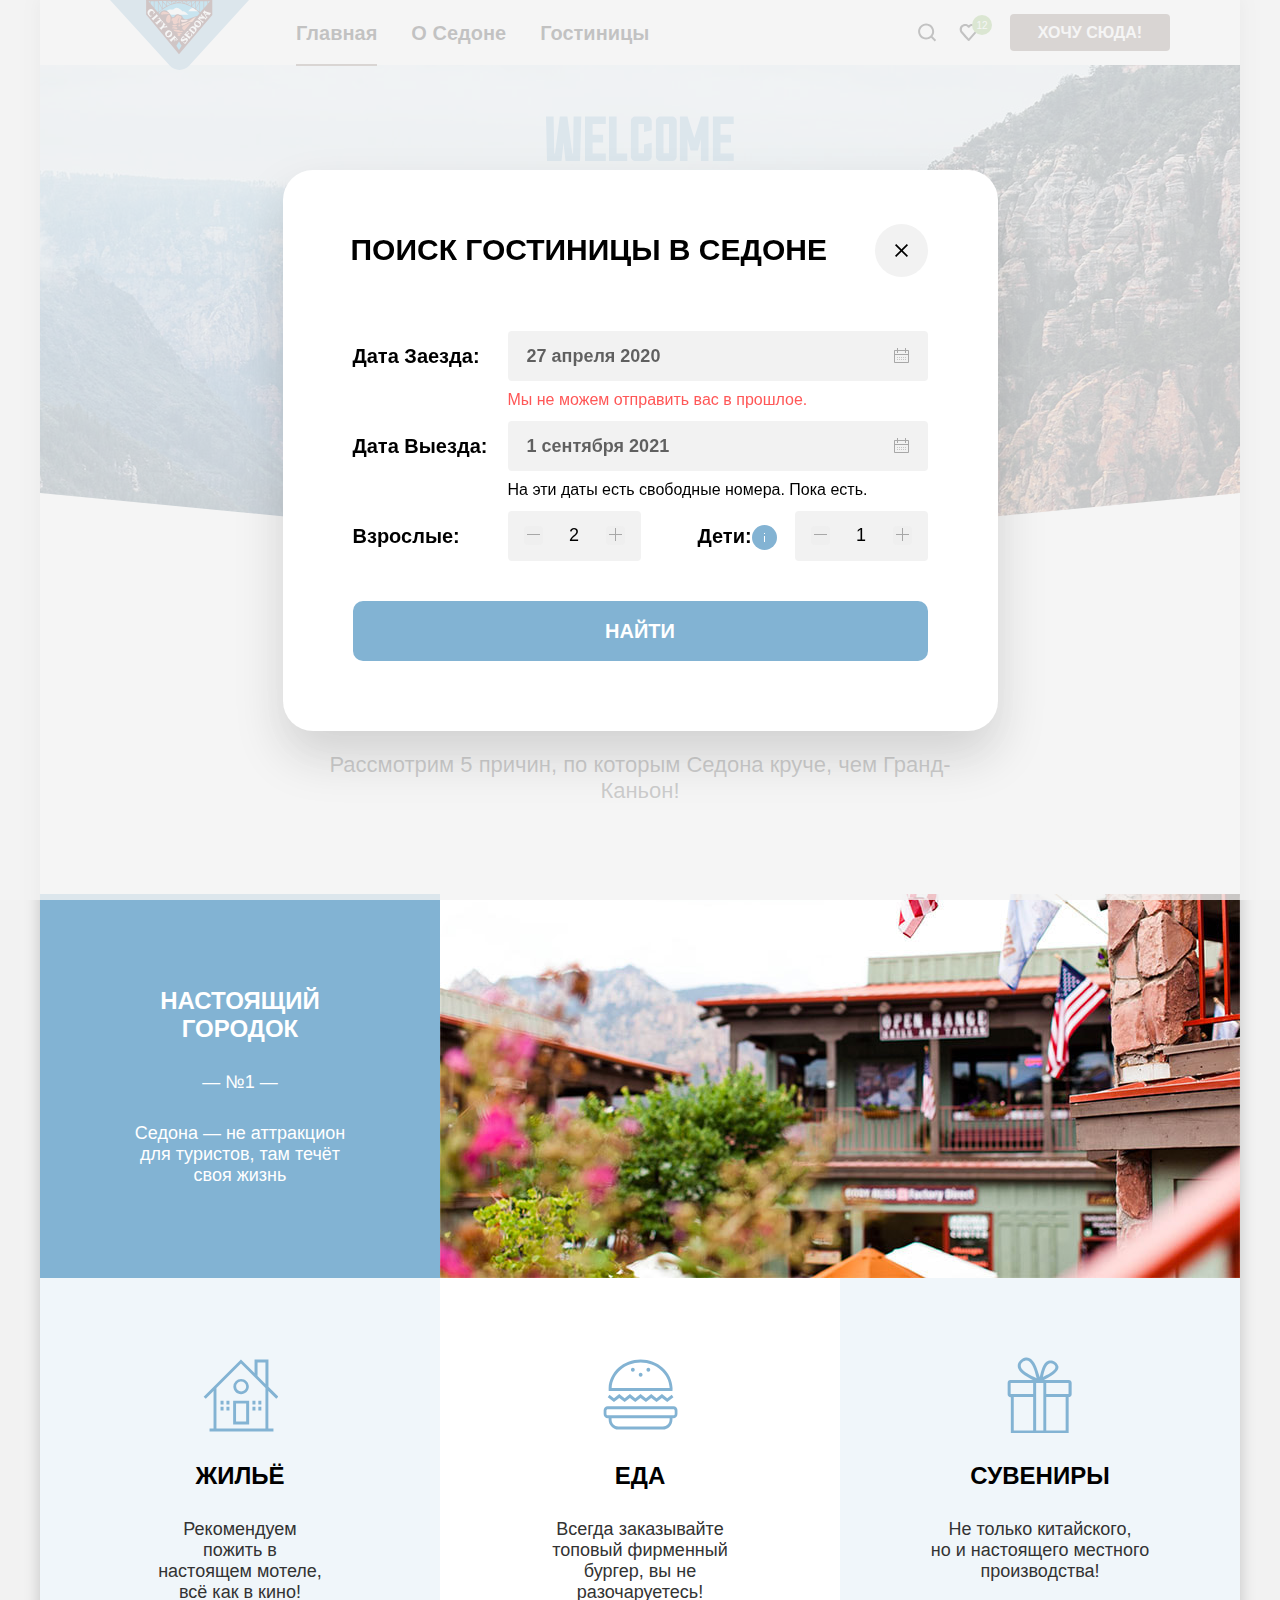
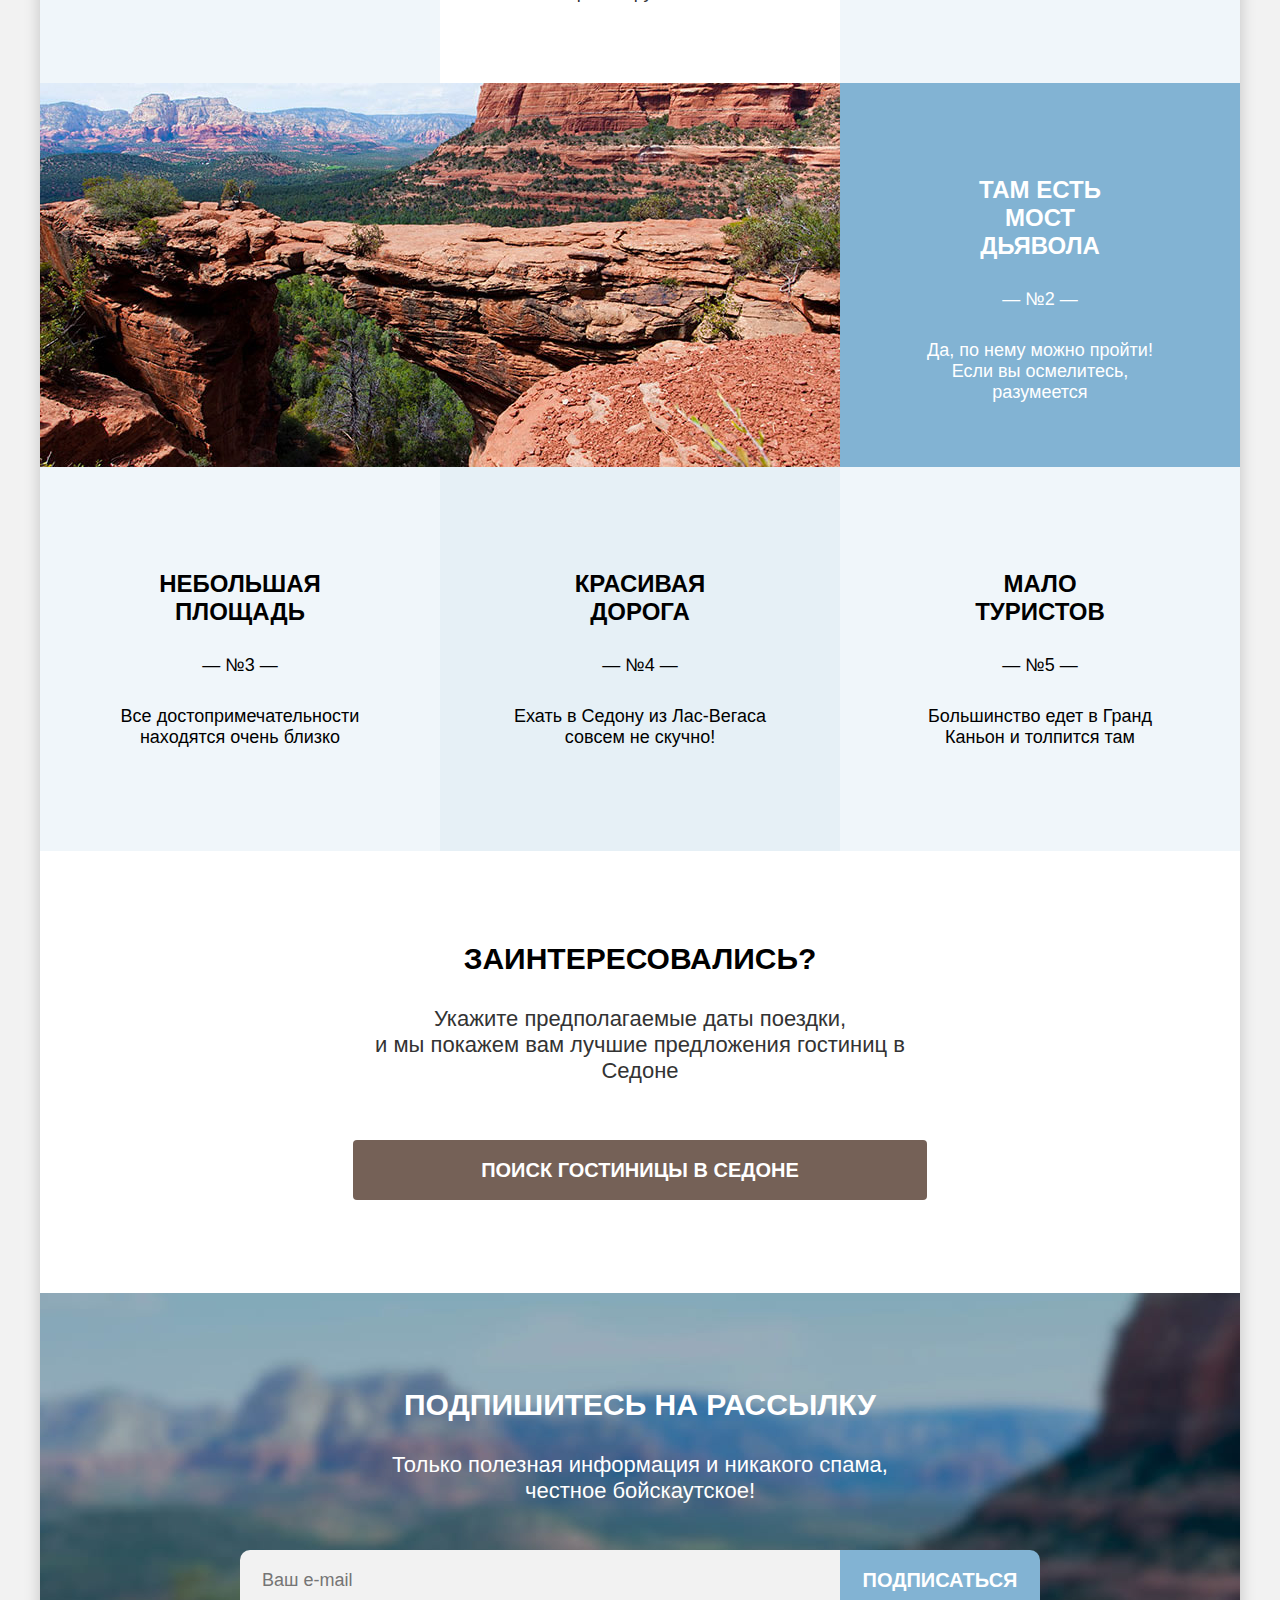
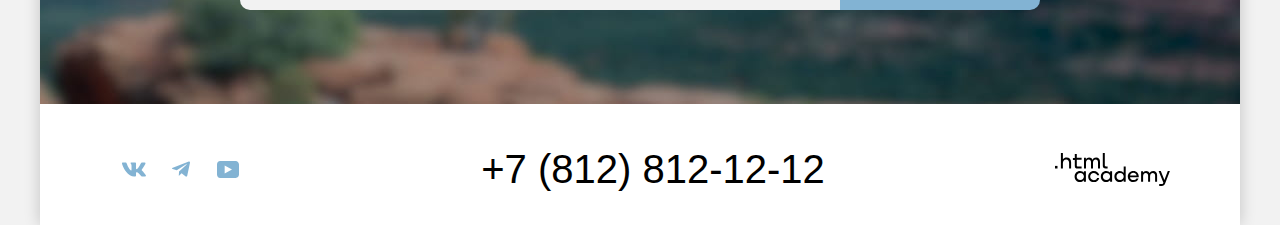
==== commit 6c51d01b: "Merge pull request #10 from VicKnyazeva/master" ====
--- a/index.html
+++ b/index.html
@@ -166,7 +166,7 @@
       </p>
     </footer>
   </div>
-  <div class="modal-container" style="display: none">
+  <div class="modal-container">
     <div class="modal modal-hotel-search">
       <button class="modal-close-button" type="button">
         <span class="visually-hidden">Закрыть</span>
--- a/styles/styles.css
+++ b/styles/styles.css
@@ -571,6 +571,7 @@
   flex-grow: 1;
   text-align: center;
   margin: 3px 0 0 0;
+  padding: 0;
 }
 .footer-contacts-phone {
   display: block;
@@ -625,7 +626,8 @@
   font-weight: 700;
   font-size: 60px;
   line-height: 78px;
-  margin-bottom: 9px;
+  margin: 0 0 9px 0;
+  padding: 0;
 }
 
 /* Breadcrumb */
@@ -1221,6 +1223,7 @@
   font-weight: 700;
   font-size: 20px;
   line-height: 26px;
+  text-transform: capitalize;
 }
 
 .date-field {
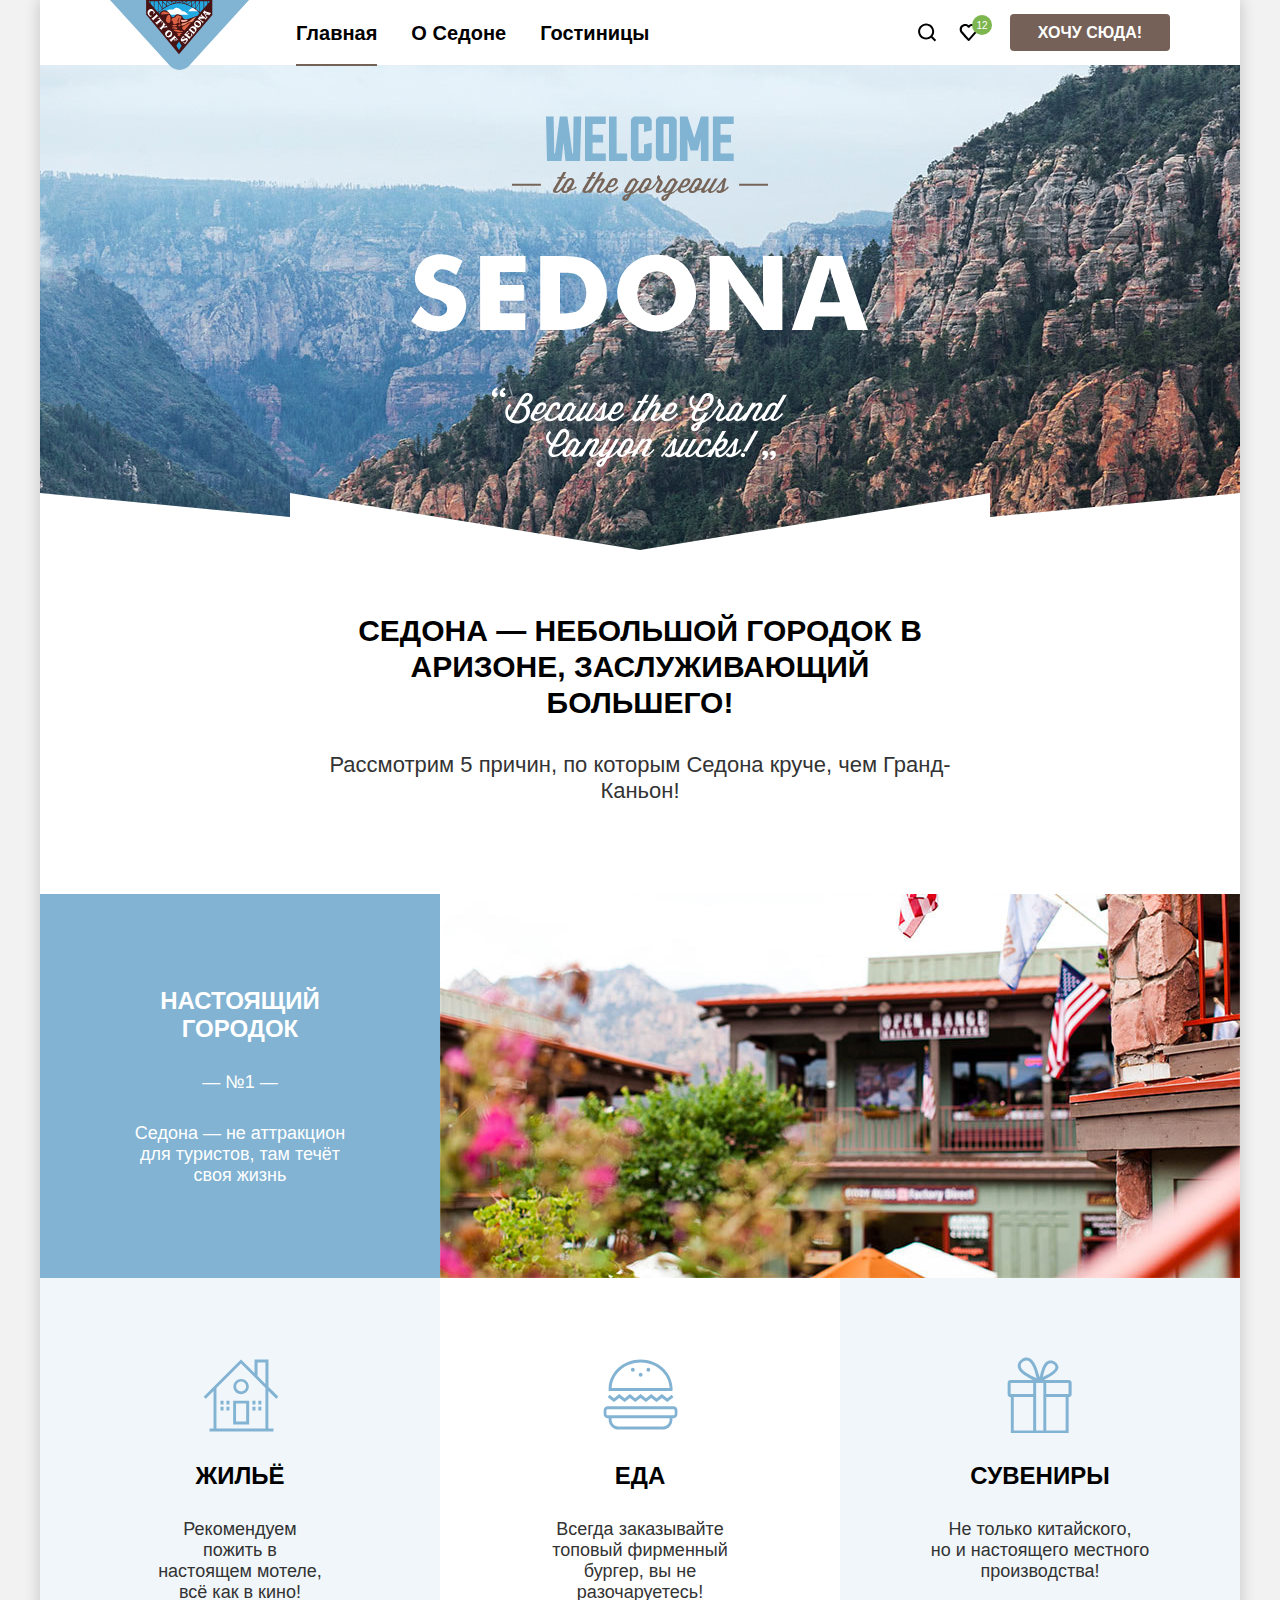
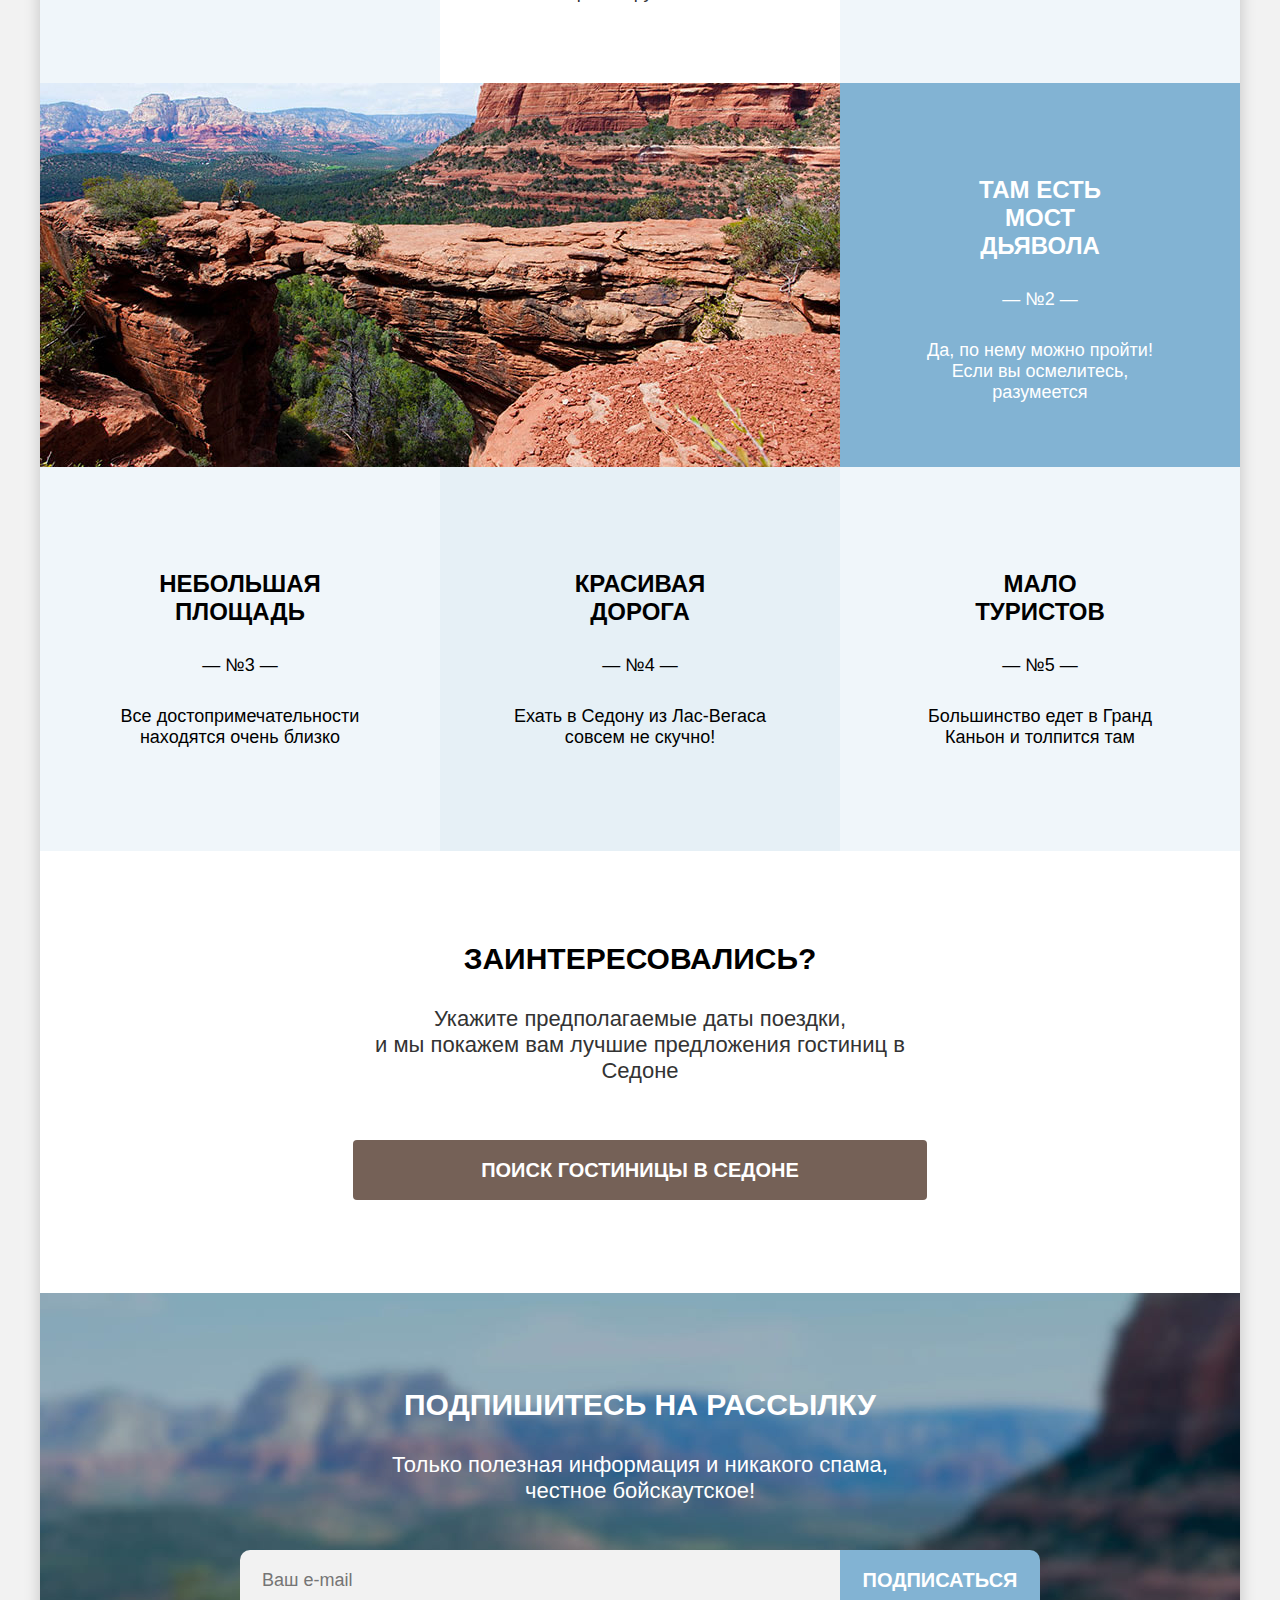
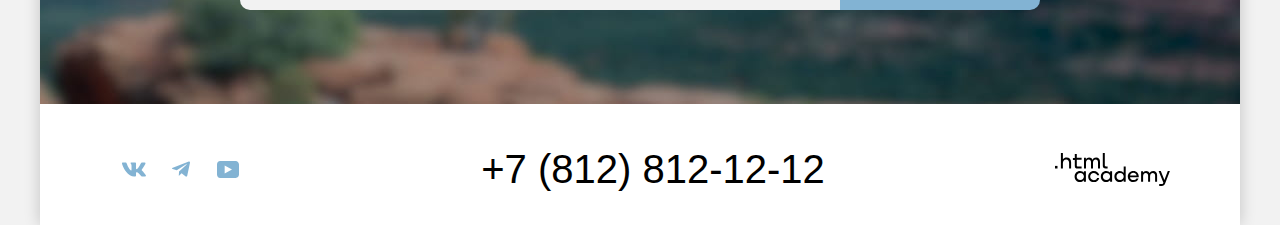
==== commit f89c474d: "JS support" ====
--- a/index.html
+++ b/index.html
@@ -4,13 +4,15 @@
   <meta charset="utf-8">
   <title>HTML Academy: Седона</title>
   <link rel="stylesheet" href="styles/styles.css">
-  <link rel="icon" type="image/x-icon" href="images/icons/favicon.png">
+  <link rel="icon" href="favicon.ico">
+  <link rel="icon" type="image/png" sizes="32x32" href="images/favicon.png">
+  <script defer type="text/javascript" src="scripts/modalDialog.js"></script>
 </head>
 <body>
   <div class="wrapper">
     <h1 class="visually-hidden">Добро пожаловать в Седону!</h1>
     <header class="page-header">
-      <a class="page-header-logo"><img src="images/logo/city-of-sedona-logo.svg" width="139" height="70" alt="Логотип Седона"></a>
+      <a class="page-header-logo"><img src="images/logo/city-of-sedona-logo.svg" width="139" height="70" alt="Логотип Седона."></a>
       <nav class="navigation">
         <h2 class="visually-hidden">Навигация по сайту</h2>
         <ul class="navigation-list">
@@ -44,7 +46,7 @@
     </header>
     <main class="main-container main-index">
       <div class="intro">
-        <img class="intro-banner-text" src="images/backgrounds/welcome-text.svg" width="458" height="352" alt="Welcome to the gorgeous Sedona">
+        <img class="intro-banner-text" src="images/backgrounds/welcome-text.svg" width="458" height="352" alt="Welcome to the gorgeous Sedona.">
       </div>
       <section class="advantages">
         <h2 class="visually-hidden">Наши преимущества</h2>
@@ -58,7 +60,7 @@
               <h3 class="advantages-title">Настоящий городок</h3>
               <p class="advantages-description">Седона — не аттракцион для туристов, там течёт своя жизнь</p>
             </div>
-            <img class="advantages-image" src="images/photos/photo-01.jpg" width="800" height="384" alt="Седона — не аттракцион для туристов, там течёт своя жизнь">
+            <img class="advantages-image" src="images/photos/photo-01.jpg" width="800" height="384" alt="Седона — не аттракцион для туристов, там течёт своя жизнь.">
             <ul class="advantages-features">
               <li class="advantages-feature home">
                 <h3 class="advantages-feature-title">Жильё</h3>
@@ -75,7 +77,7 @@
             </ul>
           </li>
           <li class="advantages-item has-image">
-            <img class="advantages-image" src="images/photos/photo-02.jpg" width="800" height="384" alt="Мост дьявола">
+            <img class="advantages-image" src="images/photos/photo-02.jpg" width="800" height="384" alt="Мост дьявола.">
             <div class="advantages-tile">
               <h3 class="advantages-title">Там есть<br> мост дьявола</h3>
               <p class="advantages-description">Да, по нему можно пройти! Если вы осмелитесь,<br>разумеется</p>
@@ -99,14 +101,15 @@
         <h2 class="visually-hidden">Поиск отеля</h2>
         <p class="search-title">Заинтересовались?</p>
         <p class="search-description">Укажите предполагаемые даты поездки,<br>и мы покажем вам лучшие предложения гостиниц в Седоне</p>
-        <button class="button button-brown search-button" type="button">ПОИСК ГОСТИНИЦЫ В СЕДОНЕ</button>
+        <button class="button button-brown search-button js-open-modal" type="button">ПОИСК ГОСТИНИЦЫ В СЕДОНЕ</button>
       </section>
       <section class="subscription">
         <h2 class="visually-hidden">Форма подписки на рассылку</h2>
         <p class="subscription-title">Подпишитесь на рассылку</p>
         <p class="subscription-description">Только полезная информация и никакого спама, честное бойскаутское!</p>
-        <form action="https://echo.htmlacademy.ru" class="subscription-form" method="post">
-          <input class="subscription-form-input" type="email" name="subscription-form-email" placeholder="Ваш e-mail">
+        <form class="subscription-form" action="https://echo.htmlacademy.ru" method="post">
+          <label for="subscription-form-email" class="visually-hidden">Ваш e-mail</label>
+          <input class="subscription-form-input" type="email" name="subscription-form-email" id="subscription-form-email" placeholder="Ваш e-mail">
           <button class="button button-blue subscription-button" type="submit">ПОДПИСАТЬСЯ</button>
         </form>
       </section>
@@ -166,51 +169,35 @@
       </p>
     </footer>
   </div>
-  <div class="modal-container">
+  <div class="modal-container hide">
     <div class="modal modal-hotel-search">
-      <button class="modal-close-button" type="button">
+      <button class="modal-close-button js-modal-close" type="button">
         <span class="visually-hidden">Закрыть</span>
         <span class="icon-close"></span>
       </button>
       <section class="modal-content">
         <h2 class="modal-title">Поиск гостиницы в Седоне</h2>
-        <form class="modal-hotel-search-form">
+        <form class="modal-hotel-search-form" action="https://echo.htmlacademy.ru" method="post">
           <label for="date_in" class="modal-label">Дата заезда:</label>
-          <input type="hidden" name="date_in" />
-          <button id="date_in" class="date-field" type="button">
-            <span class="date-value">27 апреля 2020</span>
-            <span class="calendar"></span>
-          </button>
+          <input type="text" name="date_in" id="date_in" value="27 апреля 2020" class="date-field" required />
           <p class="field-info error">Мы не можем отправить вас в прошлое.</p>
           <label for="date_out" class="modal-label">Дата выезда:</label>
-          <input type="hidden" name="date_out" />
-          <button id="date_out" class="date-field" type="button">
-            <span class="date-value">1 сентября 2021</span>
-            <span class="calendar"></span>
-          </button>
+          <input type="text" name="date_out" id="date_out" value="1 сентября 2021" class="date-field" required />
           <p class="field-info">На эти даты есть свободные номера. Пока есть.</p>
           <label for="adults" class="modal-label">Взрослые:</label>
           <div class="count-field">
-            <div class="counter-button-wrapper">
-              <button type="button" class="counter-button"><span class="decrement"></span></button>
-            </div>
+            <button type="button" class="counter-button"><span class="decrement"></span></button>
             <input id="adults" name="adults" type="text" class="count-input" value="2" />
-            <div class="counter-button-wrapper">
-              <button type="button" class="counter-button"><span class="increment"></span></button>
-            </div>
+            <button type="button" class="counter-button"><span class="increment"></span></button>
           </div>
           <label for="children" class="modal-label children-label">Дети:</label>
           <button class="tooltip-toggle" type="button" aria-labelledby="children-tooltip-label">
             <span class="children-info-popup" role="tooltip" id="children-tooltip-label">Укажите количество детей, которые будут с вами, возраст которых от 6 до 18 лет. Дети до 6 лет размещаются бесплатно.</span>
           </button>
           <div class="count-field">
-            <div class="counter-button-wrapper">
-              <button type="button" class="counter-button"><span class="decrement"></span></button>
-            </div>
+            <button type="button" class="counter-button"><span class="decrement"></span></button>
             <input id="children" name="children" type="text" class="count-input" value="1" />
-            <div class="counter-button-wrapper">
-              <button type="button" class="counter-button"><span class="increment"></span></button>
-            </div>
+            <button type="button" class="counter-button"><span class="increment"></span></button>
           </div>
           <button type="submit" class="button button-blue button-submit">Найти</button>
         </form>
--- a/styles/styles.css
+++ b/styles/styles.css
@@ -263,6 +263,7 @@
 }
 .intro {
   background-image: url("../images/backgrounds/background-triangle-index.svg"), url("../images/backgrounds/background-index.jpg");
+  background-color: #B1C0D3;
   text-align: center;
   padding-top: 51px;
   background-position-x: 50%;
@@ -455,10 +456,14 @@
 .subscription,
 .subscription-inner {
   background-image: url("../images/backgrounds/background-subscribe.jpg");
+  background-color: #4D7899;
   text-align: center;
   color: #FFFFFF;
   box-sizing: border-box;
   padding: 94px 40px 94px;
+}
+.subscription-inner {
+  background-color: #FFFFFF;
 }
 .subscription-title {
   font-size: 30px;
@@ -617,6 +622,8 @@
 .inner-header {
   background-image: url("../images/backgrounds/background-catalog.jpg");
   background-repeat: no-repeat;
+  background-size: cover;
+  background-color: #4D7899;
   box-sizing: border-box;
   color: #FFFFFF;
   padding: 35px 70px 70px;
@@ -1157,6 +1164,9 @@
   height: 100%;
   background-color: rgba(242, 242, 242, 0.8);
   z-index: 200;
+}
+.modal-container.hide {
+  display: none;
 }
 .modal {
   box-sizing: border-box;
@@ -1214,10 +1224,11 @@
 
 .modal-hotel-search-form {
   display: grid;
-  grid-template-columns: 155px 133px 57px 54px 43px 133px;
+  grid-template-columns: 155px 133px 56px 54px 44px 133px;
   grid-template-rows: 50px 40px 50px 40px 50px 100px;
 }
-.modal-hotel-search-form .modal-label {
+
+.modal-label {
   display: block;
   padding-top: 12px;
   font-weight: 700;
@@ -1229,7 +1240,7 @@
 .date-field {
   display: flex;
   box-sizing: border-box;
-  padding: 0 19px;
+  padding: 0 53px 0 19px;
   background-color: #F2F2F2;
   border-radius: 4px;
   grid-column: 2/-1;
@@ -1240,21 +1251,13 @@
   line-height: 40px;
   border: none;
   align-items: center;
-}
-.date-field .date-value {
-  flex-grow: 1;
+  background-image: url("../images/icons/icon-calendar.svg");
+  background-position: top 50% right 19px;
+  background-repeat: no-repeat;
+  color: #000000;
   opacity: 0.6;
 }
-.date-field .calendar {
-  align-self: center;
-  display: inline-block;
-  width: 15px;
-  height: 15px;
-  background-image: url("../images/icons/icon-calendar.svg");
-  background-position: center center;
-  background-repeat: no-repeat;
-  opacity: 0.3;
-}
+
 .date-field:focus {
   background-color: #E6E6E6;
   outline: 3px solid #83B3D3;
@@ -1265,6 +1268,7 @@
 .date-field:active {
   background-color: #FFFFFF;
   outline: 2px solid #000000;
+  opacity: unset;
 }
 .date-field:active .date-value {
   opacity: unset;
@@ -1275,29 +1279,27 @@
   grid-column: 2/-1;
   margin: 8px 0 0 0;
   padding: 0;
+  color: #333333;
 }
 .field-info.error {
   color: #FF5757;
 }
 
 .count-field {
+  display: flex;
   background-color: #F2F2F2;
-  display: flex;
   border-radius: 4px;
   padding: 0 13px;
 }
-.counter-button-wrapper {
-  display: flex;
-  justify-content: center;
-  padding-top: 12px;
-}
+
 .counter-button {
-  width: 19px;
-  height: 19px;
-  padding: 2px 3px 4px 3px;
+  display: block;
+  align-self: flex-start;
+  padding: 3px;
   border: none;
   border-radius: 4px;
-  margin: 3px;
+  margin: 15px 3px 0 3px;
+  background-color: transparent;
 }
 .counter-button:focus {
   outline: 3px solid #83B3D3;
@@ -1305,10 +1307,10 @@
 
 .counter-button .decrement,
 .counter-button .increment {
-  display: inline-block;
+  display: block;
   width: 13px;
   height: 13px;
-  background-position: center center;
+  background-position: top 50% left 50%;
   background-repeat: no-repeat;
   opacity: 0.3;
 }
@@ -1338,6 +1340,7 @@
   background-color: #F2F2F2;
   border: none;
   outline: none;
+  padding: 0 1px 0 0;
 }
 .children-label {
   grid-column: 4;
